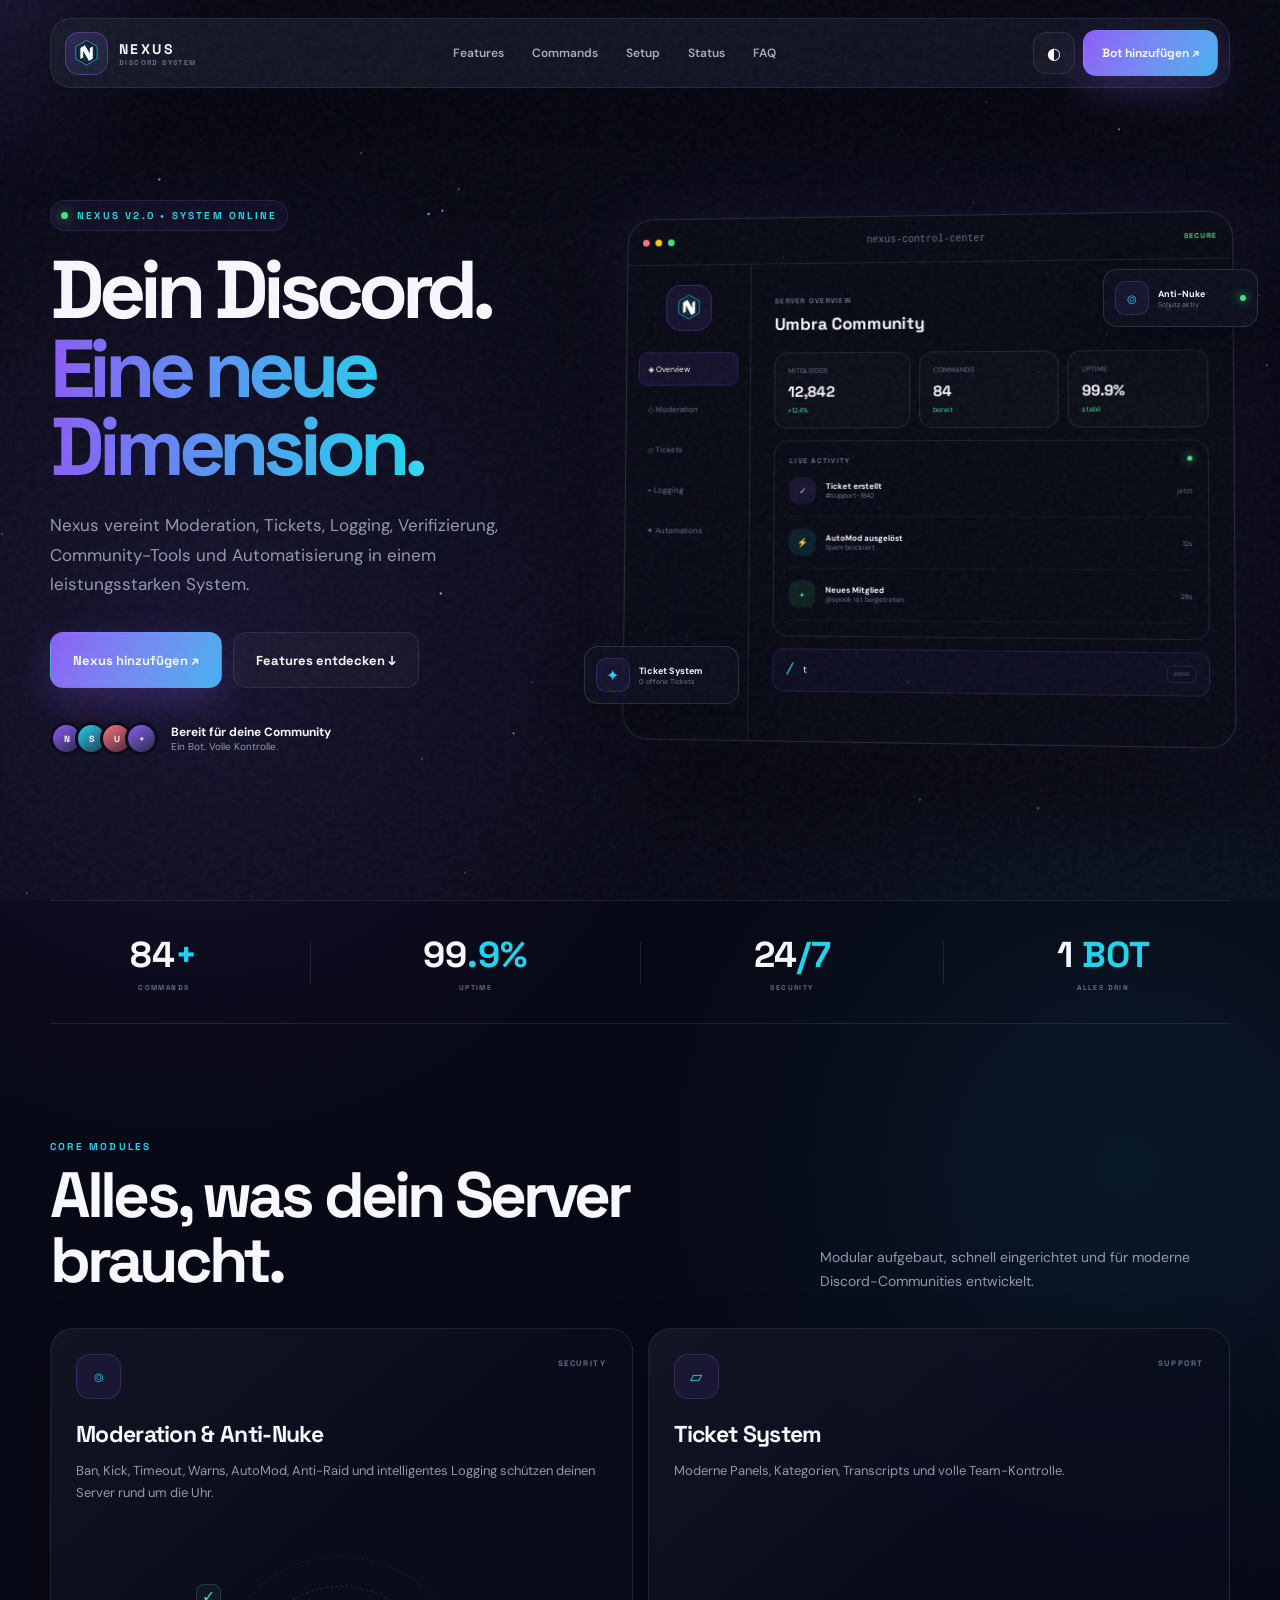
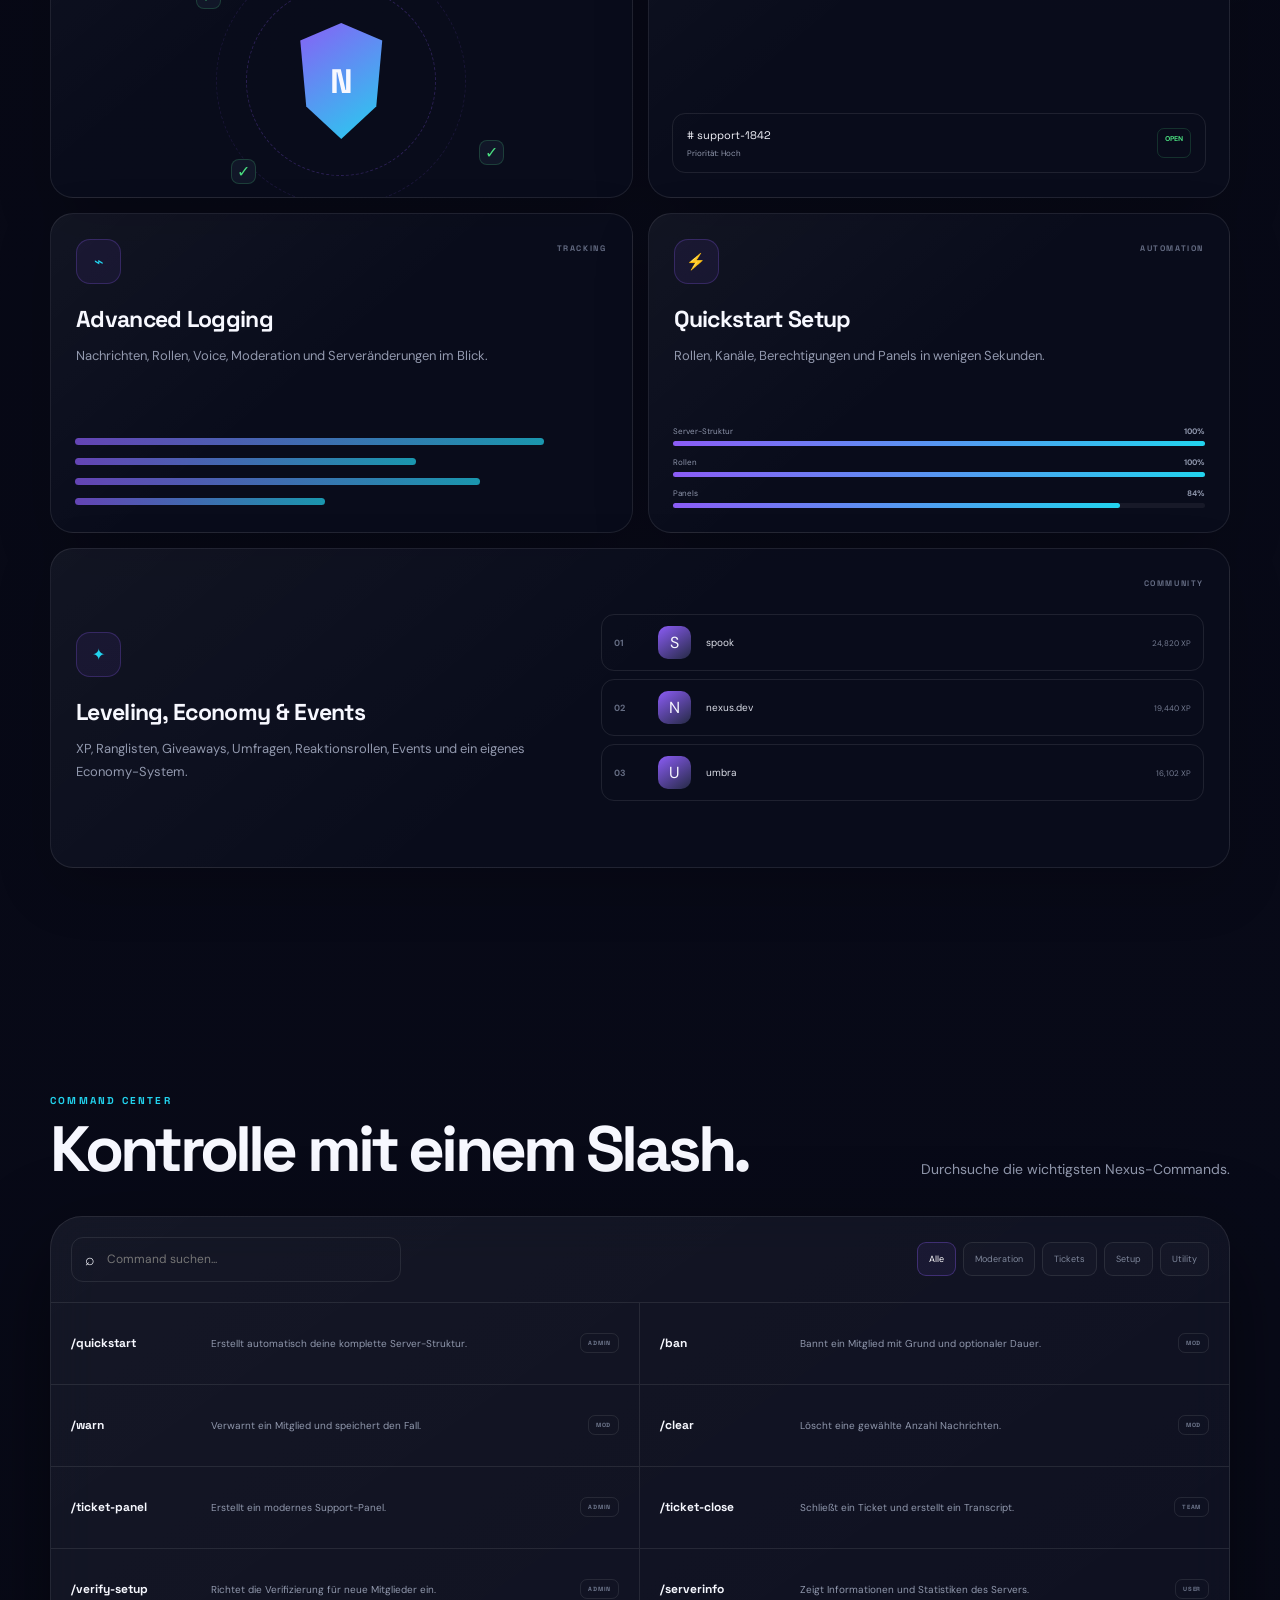
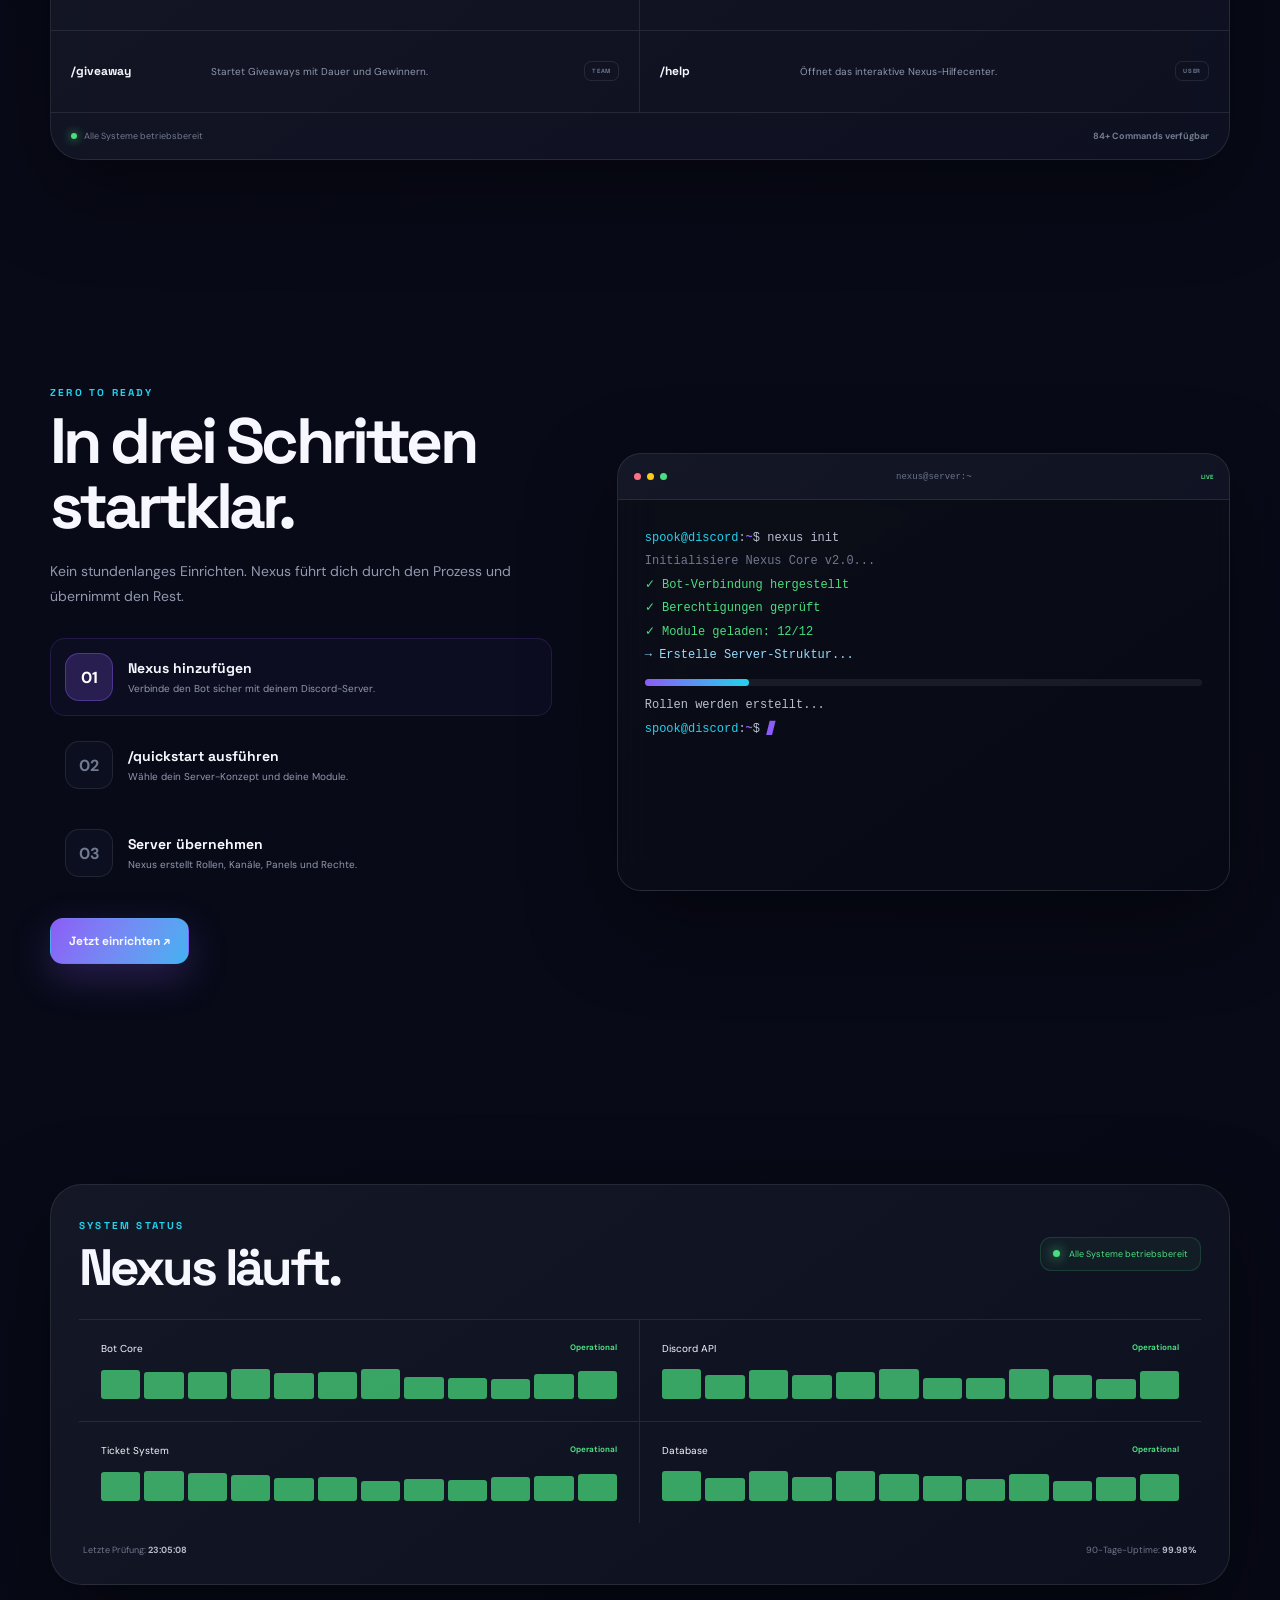
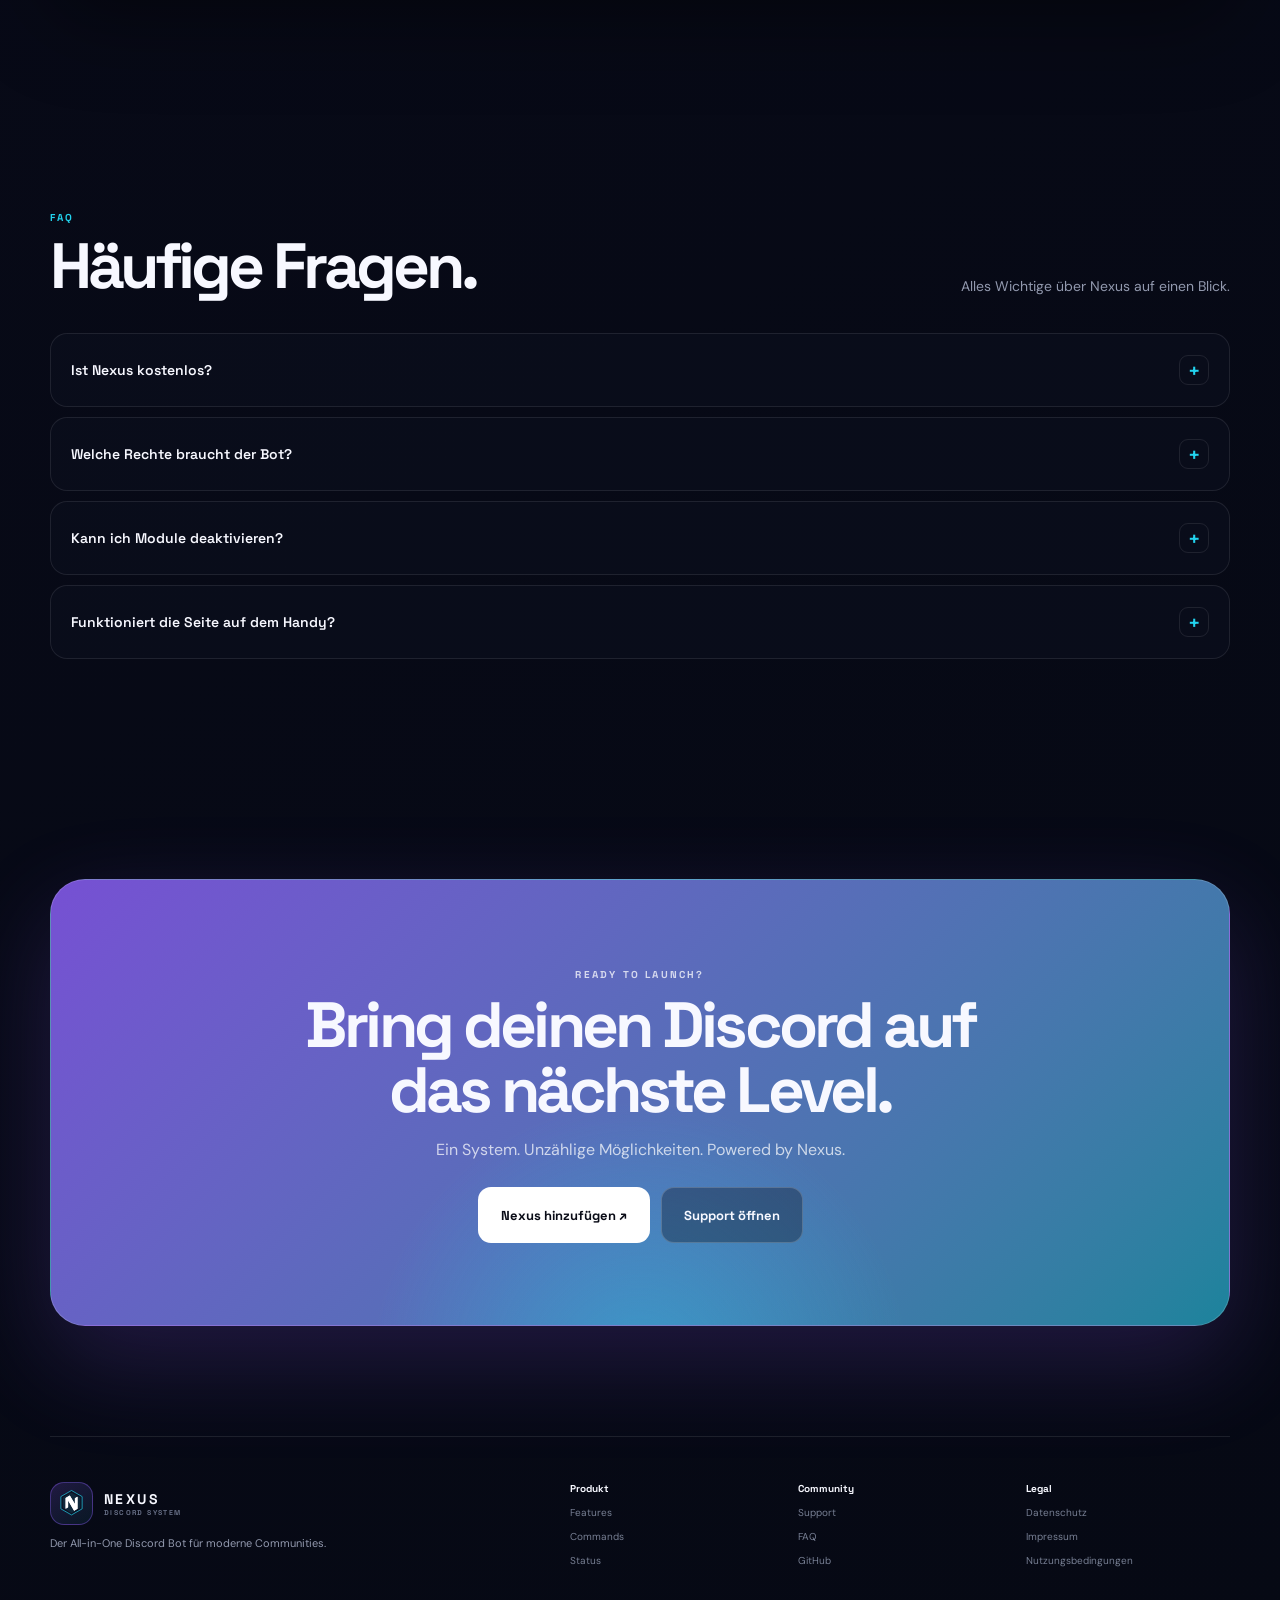
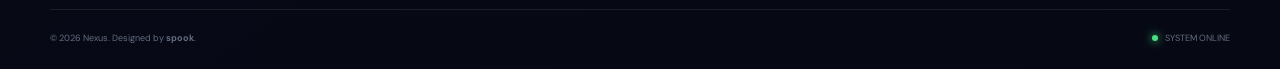
==== index.html @ 8d3b6d8c "Nexus Website hochgeladen" ====
<!DOCTYPE html>
<html lang="de">
<head>
  <meta charset="UTF-8">
  <meta name="viewport" content="width=device-width, initial-scale=1.0">
  <meta name="theme-color" content="#080914">
  <meta name="description" content="Nexus – moderner All-in-One Discord Bot für Moderation, Tickets, Logging und Community.">
  <title>Nexus — Discord Bot</title>
  <link rel="icon" href="assets/favicon.svg" type="image/svg+xml">
  <link rel="stylesheet" href="style.css">
</head>
<body data-theme="purple">
  <div class="loader" id="loader">
    <img src="assets/nexus-logo.svg" alt="">
    <strong>NEXUS INITIALISIERT</strong>
    <span><i></i></span>
  </div>

  <canvas id="stars" aria-hidden="true"></canvas>
  <div class="noise" aria-hidden="true"></div>
  <div class="grid" aria-hidden="true"></div>
  <div class="cursor-glow" id="cursorGlow" aria-hidden="true"></div>

  <header class="header glass" id="header">
    <a class="brand" href="#home">
      <span class="logo-box"><img src="assets/nexus-logo.svg" alt="Nexus Logo"></span>
      <span><b>NEXUS</b><small>DISCORD SYSTEM</small></span>
    </a>

    <nav>
      <a href="#features">Features</a>
      <a href="#commands">Commands</a>
      <a href="#setup">Setup</a>
      <a href="#status">Status</a>
      <a href="#faq">FAQ</a>
    </nav>

    <div class="header-actions">
      <button class="icon-btn" id="themeBtn" aria-label="Theme wechseln">◐</button>
      <a class="btn btn-primary invite-link" href="#" data-link="invite">Bot hinzufügen ↗</a>
      <button class="menu-btn" id="menuBtn" aria-label="Menü öffnen"><span></span><span></span><span></span></button>
    </div>
  </header>

  <div class="mobile-menu glass" id="mobileMenu">
    <a href="#features">Features</a>
    <a href="#commands">Commands</a>
    <a href="#setup">Setup</a>
    <a href="#status">Status</a>
    <a href="#faq">FAQ</a>
    <a class="btn btn-primary invite-link" href="#" data-link="invite">Bot hinzufügen</a>
  </div>

  <main>
    <section class="hero section" id="home">
      <div class="hero-copy reveal">
        <div class="eyebrow"><i></i>NEXUS V2.0 • SYSTEM ONLINE</div>
        <h1>Dein Discord.<span>Eine neue Dimension.</span></h1>
        <p>Nexus vereint Moderation, Tickets, Logging, Verifizierung, Community-Tools und Automatisierung in einem leistungsstarken System.</p>
        <div class="hero-actions">
          <a class="btn btn-primary btn-large invite-link" href="#" data-link="invite">Nexus hinzufügen ↗</a>
          <a class="btn btn-ghost btn-large" href="#features">Features entdecken ↓</a>
        </div>
        <div class="trust">
          <div class="avatars"><span>N</span><span>S</span><span>U</span><span>+</span></div>
          <div><b>Bereit für deine Community</b><small>Ein Bot. Volle Kontrolle.</small></div>
        </div>
      </div>

      <div class="hero-visual reveal">
        <div class="dashboard-frame">
          <div class="window-top">
            <div><i></i><i></i><i></i></div>
            <span>nexus-control-center</span>
            <b>SECURE</b>
          </div>

          <div class="dashboard">
            <aside>
              <img src="assets/nexus-logo.svg" alt="">
              <button class="active">◈ Overview</button>
              <button>◇ Moderation</button>
              <button>▱ Tickets</button>
              <button>⌁ Logging</button>
              <button>✦ Automations</button>
            </aside>

            <div class="dash-main">
              <div class="dash-head">
                <div><small>SERVER OVERVIEW</small><h3>Umbra Community</h3></div>
                <span><i></i> Online</span>
              </div>

              <div class="dash-stats">
                <article><small>MITGLIEDER</small><b>12,842</b><span>+12.4%</span></article>
                <article><small>COMMANDS</small><b>84</b><span>bereit</span></article>
                <article><small>UPTIME</small><b>99.9%</b><span>stabil</span></article>
              </div>

              <div class="activity">
                <div class="activity-head"><small>LIVE ACTIVITY</small><i></i></div>
                <div class="activity-row"><span class="purple">✓</span><p><b>Ticket erstellt</b><small>#support-1842</small></p><time>jetzt</time></div>
                <div class="activity-row"><span class="cyan">⚡</span><p><b>AutoMod ausgelöst</b><small>Spam blockiert</small></p><time>12s</time></div>
                <div class="activity-row"><span class="green">+</span><p><b>Neues Mitglied</b><small>@spook ist beigetreten</small></p><time>28s</time></div>
              </div>

              <div class="command-box"><b>/</b><span id="typingCommand">quickstart</span><small>ENTER</small></div>
            </div>
          </div>
        </div>

        <div class="float-card security-card"><span>⌾</span><p><b>Anti-Nuke</b><small>Schutz aktiv</small></p><i></i></div>
        <div class="float-card ticket-card"><span>✦</span><p><b>Ticket System</b><small>0 offene Tickets</small></p></div>
      </div>
    </section>

    <section class="stats">
      <article class="reveal"><b data-count="84">0</b><span>+</span><small>COMMANDS</small></article>
      <i></i>
      <article class="reveal"><b data-count="99">0</b><span>.9%</span><small>UPTIME</small></article>
      <i></i>
      <article class="reveal"><b data-count="24">0</b><span>/7</span><small>SECURITY</small></article>
      <i></i>
      <article class="reveal"><b data-count="1">0</b><span> BOT</span><small>ALLES DRIN</small></article>
    </section>

    <section class="section" id="features">
      <div class="section-head reveal">
        <div><small>CORE MODULES</small><h2>Alles, was dein Server braucht.</h2></div>
        <p>Modular aufgebaut, schnell eingerichtet und für moderne Discord-Communities entwickelt.</p>
      </div>

      <div class="feature-grid">
        <article class="feature-card large reveal tilt">
          <span class="feature-icon">⌾</span><small class="tag">SECURITY</small>
          <h3>Moderation & Anti-Nuke</h3>
          <p>Ban, Kick, Timeout, Warns, AutoMod, Anti-Raid und intelligentes Logging schützen deinen Server rund um die Uhr.</p>
          <div class="shield-wrap"><div class="ring r1"></div><div class="ring r2"></div><div class="shield">N</div><i>✓</i><i>✓</i><i>✓</i></div>
        </article>

        <article class="feature-card reveal tilt">
          <span class="feature-icon">▱</span><small class="tag">SUPPORT</small>
          <h3>Ticket System</h3>
          <p>Moderne Panels, Kategorien, Transcripts und volle Team-Kontrolle.</p>
          <div class="mini-panel"><span># support-1842</span><small>Priorität: Hoch</small><b>OPEN</b></div>
        </article>

        <article class="feature-card reveal tilt">
          <span class="feature-icon">⌁</span><small class="tag">TRACKING</small>
          <h3>Advanced Logging</h3>
          <p>Nachrichten, Rollen, Voice, Moderation und Serveränderungen im Blick.</p>
          <div class="bars"><i style="--w:88%"></i><i style="--w:64%"></i><i style="--w:76%"></i><i style="--w:47%"></i></div>
        </article>

        <article class="feature-card reveal tilt">
          <span class="feature-icon">⚡</span><small class="tag">AUTOMATION</small>
          <h3>Quickstart Setup</h3>
          <p>Rollen, Kanäle, Berechtigungen und Panels in wenigen Sekunden.</p>
          <div class="progress-list">
            <div><span>Server-Struktur</span><b>100%</b></div><i><em style="--p:100%"></em></i>
            <div><span>Rollen</span><b>100%</b></div><i><em style="--p:100%"></em></i>
            <div><span>Panels</span><b>84%</b></div><i><em style="--p:84%"></em></i>
          </div>
        </article>

        <article class="feature-card wide reveal tilt">
          <div><span class="feature-icon">✦</span><small class="tag">COMMUNITY</small>
            <h3>Leveling, Economy & Events</h3>
            <p>XP, Ranglisten, Giveaways, Umfragen, Reaktionsrollen, Events und ein eigenes Economy-System.</p>
          </div>
          <div class="leaderboard">
            <div><b>01</b><span>S</span><p>spook</p><small>24,820 XP</small></div>
            <div><b>02</b><span>N</span><p>nexus.dev</p><small>19,440 XP</small></div>
            <div><b>03</b><span>U</span><p>umbra</p><small>16,102 XP</small></div>
          </div>
        </article>
      </div>
    </section>

    <section class="section" id="commands">
      <div class="section-head reveal">
        <div><small>COMMAND CENTER</small><h2>Kontrolle mit einem Slash.</h2></div>
        <p>Durchsuche die wichtigsten Nexus-Commands.</p>
      </div>

      <div class="command-browser glass reveal">
        <div class="command-toolbar">
          <label><span>⌕</span><input id="commandSearch" type="search" placeholder="Command suchen..."></label>
          <div class="tabs">
            <button class="active" data-category="all">Alle</button>
            <button data-category="moderation">Moderation</button>
            <button data-category="tickets">Tickets</button>
            <button data-category="setup">Setup</button>
            <button data-category="utility">Utility</button>
          </div>
        </div>

        <div class="command-list" id="commandList">
          <article data-category="setup" data-search="quickstart setup rollen kanäle"><code>/quickstart</code><p>Erstellt automatisch deine komplette Server-Struktur.</p><span>ADMIN</span></article>
          <article data-category="moderation" data-search="ban user moderation"><code>/ban</code><p>Bannt ein Mitglied mit Grund und optionaler Dauer.</p><span>MOD</span></article>
          <article data-category="moderation" data-search="warn user moderation"><code>/warn</code><p>Verwarnt ein Mitglied und speichert den Fall.</p><span>MOD</span></article>
          <article data-category="moderation" data-search="clear purge messages"><code>/clear</code><p>Löscht eine gewählte Anzahl Nachrichten.</p><span>MOD</span></article>
          <article data-category="tickets" data-search="ticket panel support"><code>/ticket-panel</code><p>Erstellt ein modernes Support-Panel.</p><span>ADMIN</span></article>
          <article data-category="tickets" data-search="ticket close transcript"><code>/ticket-close</code><p>Schließt ein Ticket und erstellt ein Transcript.</p><span>TEAM</span></article>
          <article data-category="setup" data-search="verify verification"><code>/verify-setup</code><p>Richtet die Verifizierung für neue Mitglieder ein.</p><span>ADMIN</span></article>
          <article data-category="utility" data-search="server info stats"><code>/serverinfo</code><p>Zeigt Informationen und Statistiken des Servers.</p><span>USER</span></article>
          <article data-category="utility" data-search="giveaway event"><code>/giveaway</code><p>Startet Giveaways mit Dauer und Gewinnern.</p><span>TEAM</span></article>
          <article data-category="utility" data-search="help commands"><code>/help</code><p>Öffnet das interaktive Nexus-Hilfecenter.</p><span>USER</span></article>
        </div>
        <div class="empty" id="emptyState">Kein passender Command gefunden.</div>
        <div class="command-footer"><span><i></i> Alle Systeme betriebsbereit</span><b>84+ Commands verfügbar</b></div>
      </div>
    </section>

    <section class="section setup-section" id="setup">
      <div class="setup-copy reveal">
        <small>ZERO TO READY</small><h2>In drei Schritten startklar.</h2>
        <p>Kein stundenlanges Einrichten. Nexus führt dich durch den Prozess und übernimmt den Rest.</p>
        <div class="steps">
          <article class="active"><b>01</b><div><h3>Nexus hinzufügen</h3><p>Verbinde den Bot sicher mit deinem Discord-Server.</p></div></article>
          <article><b>02</b><div><h3>/quickstart ausführen</h3><p>Wähle dein Server-Konzept und deine Module.</p></div></article>
          <article><b>03</b><div><h3>Server übernehmen</h3><p>Nexus erstellt Rollen, Kanäle, Panels und Rechte.</p></div></article>
        </div>
        <a class="btn btn-primary invite-link" href="#" data-link="invite">Jetzt einrichten ↗</a>
      </div>

      <div class="terminal glass reveal">
        <div class="terminal-top"><div><i></i><i></i><i></i></div><span>nexus@server:~</span><b>LIVE</b></div>
        <div class="terminal-body">
          <p><span>spook@discord</span>:<b>~</b>$ nexus init</p>
          <p class="muted">Initialisiere Nexus Core v2.0...</p>
          <p class="success">✓ Bot-Verbindung hergestellt</p>
          <p class="success">✓ Berechtigungen geprüft</p>
          <p class="success">✓ Module geladen: 12/12</p>
          <p class="info">→ Erstelle Server-Struktur...</p>
          <div class="terminal-progress"><i id="terminalBar"></i></div>
          <p id="terminalStatus">Rollen werden erstellt...</p>
          <p><span>spook@discord</span>:<b>~</b>$ <em>▋</em></p>
        </div>
      </div>
    </section>

    <section class="section" id="status">
      <div class="status-panel glass reveal">
        <div class="status-head">
          <div><small>SYSTEM STATUS</small><h2>Nexus läuft.</h2></div>
          <span><i></i> Alle Systeme betriebsbereit</span>
        </div>

        <div class="status-grid">
          <article><div><span>Bot Core</span><b>Operational</b></div><p class="uptime-bars"></p></article>
          <article><div><span>Discord API</span><b>Operational</b></div><p class="uptime-bars"></p></article>
          <article><div><span>Ticket System</span><b>Operational</b></div><p class="uptime-bars"></p></article>
          <article><div><span>Database</span><b>Operational</b></div><p class="uptime-bars"></p></article>
        </div>
        <div class="status-foot"><span>Letzte Prüfung: <b id="lastCheck">gerade eben</b></span><span>90-Tage-Uptime: <b>99.98%</b></span></div>
      </div>
    </section>

    <section class="section" id="faq">
      <div class="section-head reveal">
        <div><small>FAQ</small><h2>Häufige Fragen.</h2></div>
        <p>Alles Wichtige über Nexus auf einen Blick.</p>
      </div>

      <div class="faq-list">
        <article class="faq reveal"><button><span>Ist Nexus kostenlos?</span><b>+</b></button><div><p>Hier kannst du später deine echten Informationen zu Preis, Premium und Verfügbarkeit eintragen.</p></div></article>
        <article class="faq reveal"><button><span>Welche Rechte braucht der Bot?</span><b>+</b></button><div><p>Nexus benötigt abhängig von den aktivierten Modulen passende Verwaltungsrechte.</p></div></article>
        <article class="faq reveal"><button><span>Kann ich Module deaktivieren?</span><b>+</b></button><div><p>Ja. Du kannst nur die Funktionen aktivieren, die dein Server wirklich benötigt.</p></div></article>
        <article class="faq reveal"><button><span>Funktioniert die Seite auf dem Handy?</span><b>+</b></button><div><p>Ja. Die Website ist für PC, Tablet und Smartphone optimiert.</p></div></article>
      </div>
    </section>

    <section class="section cta-section">
      <div class="cta reveal">
        <small>READY TO LAUNCH?</small>
        <h2>Bring deinen Discord auf das nächste Level.</h2>
        <p>Ein System. Unzählige Möglichkeiten. Powered by Nexus.</p>
        <div>
          <a class="btn btn-light btn-large invite-link" href="#" data-link="invite">Nexus hinzufügen ↗</a>
          <a class="btn btn-dark btn-large support-link" href="#" data-link="support">Support öffnen</a>
        </div>
      </div>
    </section>
  </main>

  <footer>
    <div class="footer-main">
      <div>
        <a class="brand" href="#home"><span class="logo-box"><img src="assets/nexus-logo.svg" alt=""></span><span><b>NEXUS</b><small>DISCORD SYSTEM</small></span></a>
        <p>Der All-in-One Discord Bot für moderne Communities.</p>
      </div>
      <div class="footer-links">
        <section><b>Produkt</b><a href="#features">Features</a><a href="#commands">Commands</a><a href="#status">Status</a></section>
        <section><b>Community</b><a class="support-link" href="#" data-link="support">Support</a><a href="#faq">FAQ</a><a href="#" data-link="github">GitHub</a></section>
        <section><b>Legal</b><a href="#">Datenschutz</a><a href="#">Impressum</a><a href="#">Nutzungsbedingungen</a></section>
      </div>
    </div>
    <div class="footer-bottom"><p>© <span id="year"></span> Nexus. Designed by <b>spook</b>.</p><span><i></i>SYSTEM ONLINE</span></div>
  </footer>

  <div class="toast" id="toast"><span>✓</span><p id="toastText">Erledigt</p></div>
  <script src="script.js"></script>
</body>
</html>
---- style.css ----
@import url("https://fonts.googleapis.com/css2?family=DM+Sans:wght@400;500;600;700&family=Space+Grotesk:wght@500;600;700&display=swap");

:root{--bg:#070814;--panel:rgba(14,17,34,.73);--stroke:rgba(255,255,255,.09);--stroke2:rgba(255,255,255,.17);--text:#f7f8ff;--muted:#9299ae;--accent:#8b5cf6;--accent2:#22d3ee;--rgb:139,92,246;--rgb2:34,211,238;--green:#4ade80;--shadow:0 30px 90px rgba(0,0,0,.46);--ease:cubic-bezier(.2,.8,.2,1)}
body[data-theme="cyan"]{--accent:#20d5ff;--accent2:#4978ff;--rgb:32,213,255;--rgb2:73,120,255}
body[data-theme="red"]{--accent:#ff315d;--accent2:#ff8c42;--rgb:255,49,93;--rgb2:255,140,66}
*{box-sizing:border-box}html{scroll-behavior:smooth}body{margin:0;color:var(--text);font-family:"DM Sans",sans-serif;background:radial-gradient(circle at 15% 10%,rgba(var(--rgb),.11),transparent 32rem),radial-gradient(circle at 88% 18%,rgba(var(--rgb2),.08),transparent 29rem),linear-gradient(145deg,#070814,#080a18 52%,#060914);overflow-x:hidden}a{color:inherit;text-decoration:none}button,input{font:inherit}button{color:inherit}.noise{position:fixed;inset:0;z-index:90;pointer-events:none;opacity:.05;background-image:url("data:image/svg+xml,%3Csvg viewBox='0 0 160 160' xmlns='http://www.w3.org/2000/svg'%3E%3Cfilter id='n'%3E%3CfeTurbulence type='fractalNoise' baseFrequency='.9' numOctaves='3'/%3E%3C/filter%3E%3Crect width='100%25' height='100%25' filter='url(%23n)'/%3E%3C/svg%3E")}.grid{position:fixed;inset:0;z-index:-4;pointer-events:none;opacity:.23;background-image:linear-gradient(rgba(255,255,255,.027) 1px,transparent 1px),linear-gradient(90deg,rgba(255,255,255,.027) 1px,transparent 1px);background-size:64px 64px;mask-image:linear-gradient(#000,transparent 90%)}#stars{position:fixed;inset:0;z-index:-5;width:100%;height:100%;pointer-events:none}.cursor-glow{position:fixed;top:0;left:0;z-index:-2;width:28rem;height:28rem;border-radius:50%;pointer-events:none;background:radial-gradient(circle,rgba(var(--rgb),.12),transparent 67%);transform:translate(-50%,-50%)}.glass{border:1px solid var(--stroke);background:linear-gradient(145deg,rgba(255,255,255,.035),rgba(255,255,255,.006)),var(--panel);box-shadow:var(--shadow);backdrop-filter:blur(22px)}.loader{position:fixed;inset:0;z-index:200;display:grid;place-content:center;justify-items:center;background:#060710;transition:.7s}.loader.hide{opacity:0;visibility:hidden}.loader img{width:86px;padding:14px;border:1px solid rgba(var(--rgb),.45);border-radius:26px;background:rgba(var(--rgb),.1);box-shadow:0 0 70px rgba(var(--rgb),.25);animation:float 1.7s ease-in-out infinite}.loader strong{margin:18px 0 12px;color:#747b90;font:700 9px "Space Grotesk";letter-spacing:.25em}.loader>span{width:190px;height:2px;overflow:hidden;background:rgba(255,255,255,.08)}.loader>span i{display:block;width:55%;height:100%;background:linear-gradient(90deg,var(--accent),var(--accent2));animation:load 1.1s ease-in-out infinite}.header{position:fixed;top:18px;left:50%;z-index:80;display:flex;align-items:center;justify-content:space-between;width:min(1180px,calc(100% - 34px));min-height:70px;padding:10px 11px 10px 14px;border-radius:21px;transform:translateX(-50%);transition:.3s}.header.scrolled{top:9px;min-height:63px;background:rgba(9,11,24,.9)}.brand{display:flex;align-items:center;gap:11px}.logo-box{display:grid;place-items:center;width:43px;height:43px;border:1px solid rgba(var(--rgb),.4);border-radius:14px;background:linear-gradient(145deg,rgba(var(--rgb),.2),rgba(var(--rgb2),.07))}.logo-box img{width:29px}.brand>span:last-child{display:grid}.brand b{font:700 14px "Space Grotesk";letter-spacing:.17em}.brand small{color:#687087;font:700 7px "Space Grotesk";letter-spacing:.2em}.header nav{display:flex;gap:28px}.header nav a{color:#a6adbf;font-size:12px;font-weight:600;transition:.2s}.header nav a:hover{color:#fff}.header-actions{display:flex;align-items:center;gap:8px}.icon-btn,.menu-btn{display:grid;place-items:center;width:42px;height:42px;border:1px solid var(--stroke);border-radius:13px;background:rgba(255,255,255,.03);cursor:pointer}.menu-btn{display:none;align-content:center;gap:4px}.menu-btn span{width:18px;height:1px;background:currentColor}.btn{display:inline-flex;align-items:center;justify-content:center;gap:10px;min-height:46px;padding:0 18px;border:1px solid transparent;border-radius:13px;font:700 12px "Space Grotesk";transition:.28s var(--ease)}.btn:hover{transform:translateY(-3px)}.btn-primary{background:linear-gradient(120deg,var(--accent),color-mix(in srgb,var(--accent2) 72%,var(--accent)));box-shadow:0 14px 38px rgba(var(--rgb),.25)}.btn-ghost{border-color:var(--stroke);background:rgba(255,255,255,.03)}.btn-large{min-height:56px;padding:0 22px;font-size:13px}.btn-light{color:#090b16;background:#fff}.btn-dark{border-color:rgba(255,255,255,.18);background:rgba(7,9,18,.32)}.mobile-menu{position:fixed;top:88px;right:17px;left:17px;z-index:75;display:grid;gap:7px;padding:14px;border-radius:20px;opacity:0;visibility:hidden;transform:translateY(-12px);transition:.25s}.mobile-menu.open{opacity:1;visibility:visible;transform:none}.mobile-menu>a:not(.btn){padding:13px 11px}.section{width:min(1180px,calc(100% - 34px));margin:auto;padding:110px 0;scroll-margin-top:80px}.hero{display:grid;grid-template-columns:.92fr 1.08fr;gap:48px;align-items:center;min-height:100vh;padding-top:145px;padding-bottom:90px}.eyebrow{display:inline-flex;align-items:center;gap:9px;margin-bottom:20px;padding:8px 10px;border:1px solid rgba(var(--rgb),.2);border-radius:999px;color:var(--accent2);font:700 10px "Space Grotesk";letter-spacing:.22em;background:rgba(var(--rgb),.055)}.eyebrow i{width:7px;height:7px;border-radius:50%;background:var(--green);box-shadow:0 0 13px var(--green);animation:pulse 1.8s infinite}.hero h1{margin:0 0 24px;font:700 clamp(3.2rem,6.4vw,6.2rem)/.96 "Space Grotesk";letter-spacing:-.075em}.hero h1 span{display:block;color:transparent;background:linear-gradient(92deg,var(--accent),var(--accent2) 68%,#fff);-webkit-background-clip:text;background-clip:text}.hero-copy>p{max-width:610px;margin:0 0 32px;color:var(--muted);font-size:17px;line-height:1.75}.hero-actions{display:flex;flex-wrap:wrap;gap:11px}.trust{display:flex;align-items:center;gap:13px;margin-top:34px}.avatars{display:flex}.avatars span{display:grid;place-items:center;width:33px;height:33px;margin-left:-8px;border:3px solid #080914;border-radius:50%;font:700 9px "Space Grotesk";background:linear-gradient(145deg,var(--accent),#252944)}.avatars span:first-child{margin-left:0}.avatars span:nth-child(2){background:linear-gradient(145deg,var(--accent2),#1f3554)}.avatars span:nth-child(3){background:linear-gradient(145deg,#fb7185,#472333)}.trust>div:last-child{display:grid}.trust b{font-size:12px}.trust small{color:var(--muted);font-size:10px}.hero-visual{position:relative}.dashboard-frame{overflow:hidden;border:1px solid rgba(255,255,255,.13);border-radius:26px;background:rgba(8,10,22,.86);box-shadow:0 35px 100px rgba(0,0,0,.55),0 0 75px rgba(var(--rgb),.12);transform:perspective(1200px) rotateY(-4deg) rotateX(2deg)}.window-top{display:flex;align-items:center;justify-content:space-between;height:47px;padding:0 15px;border-bottom:1px solid var(--stroke)}.window-top>div{display:flex;gap:6px}.window-top i{width:7px;height:7px;border-radius:50%;background:#fb7185}.window-top i:nth-child(2){background:#facc15}.window-top i:nth-child(3){background:var(--green)}.window-top span{color:#656d84;font:10px monospace}.window-top b{color:var(--green);font:700 7px "Space Grotesk";letter-spacing:.14em}.dashboard{display:grid;grid-template-columns:128px 1fr;min-height:480px}.dashboard aside{display:flex;flex-direction:column;gap:7px;padding:20px 12px;border-right:1px solid var(--stroke)}.dashboard aside img{width:47px;margin:0 auto 15px;padding:8px;border:1px solid rgba(var(--rgb),.3);border-radius:15px;background:rgba(var(--rgb),.1)}.dashboard aside button{min-height:34px;padding:0 9px;border:1px solid transparent;border-radius:9px;color:#697087;font-size:8px;text-align:left;background:transparent}.dashboard aside button.active{color:#fff;border-color:rgba(var(--rgb),.19);background:rgba(var(--rgb),.09)}.dash-main{padding:24px}.dash-head{display:flex;justify-content:space-between;align-items:center}.dash-head small,.activity-head small{color:#676f87;font:700 7px "Space Grotesk";letter-spacing:.18em}.dash-head h3{margin:5px 0 0;font:700 17px "Space Grotesk"}.dash-head>span{display:flex;align-items:center;gap:6px;padding:6px 8px;border:1px solid rgba(74,222,128,.16);border-radius:8px;color:var(--green);font-size:7px;background:rgba(74,222,128,.045)}.dash-head>span i,.activity-head i{width:5px;height:5px;border-radius:50%;background:var(--green);box-shadow:0 0 9px var(--green)}.dash-stats{display:grid;grid-template-columns:repeat(3,1fr);gap:9px;margin-top:18px}.dash-stats article{padding:13px;border:1px solid var(--stroke);border-radius:13px;background:rgba(255,255,255,.018)}.dash-stats small,.dash-stats b,.dash-stats span{display:block}.dash-stats small{color:#687087;font-size:7px}.dash-stats b{margin:7px 0 5px;font:700 15px "Space Grotesk"}.dash-stats span{color:var(--green);font-size:7px}.activity{margin-top:12px;padding:15px;border:1px solid var(--stroke);border-radius:15px}.activity-head{display:flex;justify-content:space-between}.activity-row{display:grid;grid-template-columns:28px 1fr auto;gap:9px;align-items:center;min-height:52px;border-bottom:1px solid rgba(255,255,255,.045)}.activity-row>span{display:grid;place-items:center;width:27px;height:27px;border-radius:9px;font-size:9px}.purple{color:#c9b5ff;background:rgba(var(--rgb),.12)}.cyan{color:#a9f4ff;background:rgba(var(--rgb2),.1)}.green{color:#b9ffce;background:rgba(74,222,128,.1)}.activity-row p{display:grid;margin:0}.activity-row b{font-size:8px}.activity-row small,.activity-row time{color:#687087;font-size:7px}.command-box{display:flex;align-items:center;gap:8px;min-height:43px;margin-top:12px;padding:0 12px;border:1px solid rgba(var(--rgb),.19);border-radius:12px;background:rgba(var(--rgb),.045)}.command-box>b{color:var(--accent2);font:16px monospace}.command-box span{flex:1;font:9px monospace}.command-box small{padding:4px 6px;border:1px solid var(--stroke);border-radius:5px;color:#626a80;font-size:5px}.float-card{position:absolute;display:flex;align-items:center;gap:9px;min-width:155px;padding:11px;border:1px solid rgba(255,255,255,.13);border-radius:14px;background:rgba(12,15,30,.89);box-shadow:0 18px 45px rgba(0,0,0,.35);animation:float 4.7s ease-in-out infinite}.security-card{top:56px;right:-28px}.ticket-card{bottom:38px;left:-35px;animation-delay:-2s}.float-card>span{display:grid;place-items:center;width:34px;height:34px;border:1px solid rgba(var(--rgb),.25);border-radius:10px;color:var(--accent2);background:rgba(var(--rgb),.08)}.float-card p{display:grid;margin:0}.float-card b{font-size:9px}.float-card small{color:#72798e;font-size:7px}.float-card>i{width:6px;height:6px;margin-left:auto;border-radius:50%;background:var(--green);box-shadow:0 0 10px var(--green)}.stats{display:flex;align-items:center;justify-content:space-around;width:min(1180px,calc(100% - 34px));min-height:124px;margin:auto;padding:24px;border-block:1px solid var(--stroke)}.stats article{text-align:center}.stats article b,.stats article>span{font:700 clamp(1.6rem,3vw,2.25rem) "Space Grotesk"}.stats article>span{color:var(--accent2)}.stats article small{display:block;margin-top:5px;color:#666e84;font:700 7px "Space Grotesk";letter-spacing:.2em}.stats>i{width:1px;height:43px;background:var(--stroke)}.section-head{display:flex;align-items:end;justify-content:space-between;gap:40px;margin-bottom:34px}.section-head small,.setup-copy>small,.status-head small,.cta>small{color:var(--accent2);font:700 10px "Space Grotesk";letter-spacing:.22em}.section-head h2,.setup-copy h2,.status-head h2,.cta h2{margin:8px 0 0;font:700 clamp(2.4rem,5vw,4.4rem)/1.02 "Space Grotesk";letter-spacing:-.06em}.section-head>p{max-width:410px;margin:0;color:var(--muted);font-size:14px;line-height:1.7}.feature-grid{display:grid;grid-template-columns:repeat(2,1fr);gap:15px}.feature-card{position:relative;min-height:320px;padding:25px;overflow:hidden;border:1px solid var(--stroke);border-radius:23px;background:linear-gradient(140deg,rgba(255,255,255,.035),transparent 48%),rgba(11,14,29,.76);box-shadow:0 20px 55px rgba(0,0,0,.18);transform-style:preserve-3d}.feature-card.large{min-height:470px}.feature-card.wide{grid-column:1/-1;display:grid;grid-template-columns:.9fr 1.1fr;gap:32px;align-items:center}.feature-icon{display:grid;place-items:center;width:45px;height:45px;margin-bottom:20px;border:1px solid rgba(var(--rgb),.25);border-radius:14px;color:var(--accent2);background:rgba(var(--rgb),.08)}.tag{position:absolute;top:29px;right:25px;color:#656d84!important;font:700 8px "Space Grotesk"!important;letter-spacing:.2em}.feature-card h3{margin:0 0 11px;font:700 23px "Space Grotesk";letter-spacing:-.03em}.feature-card>p,.feature-card>div>p{max-width:520px;margin:0;color:var(--muted);font-size:13px;line-height:1.7}.shield-wrap{position:absolute;right:0;bottom:-12px;left:0;display:grid;place-items:center;height:255px}.shield{z-index:3;display:grid;place-items:center;width:100px;height:116px;clip-path:polygon(50% 0,91% 15%,85% 72%,50% 100%,15% 72%,9% 15%);font:700 34px "Space Grotesk";background:linear-gradient(145deg,var(--accent),var(--accent2))}.ring{position:absolute;border:1px dashed rgba(var(--rgb),.26);border-radius:50%;animation:spin 18s linear infinite}.r1{width:190px;height:190px}.r2{width:250px;height:250px;opacity:.5;animation-direction:reverse}.shield-wrap>i{position:absolute;z-index:4;display:grid;place-items:center;width:25px;height:25px;border:1px solid rgba(74,222,128,.2);border-radius:8px;color:var(--green);font-style:normal;background:#111728}.shield-wrap>i:nth-of-type(1){top:30px;left:25%}.shield-wrap>i:nth-of-type(2){right:22%;bottom:44px}.shield-wrap>i:nth-of-type(3){bottom:25px;left:31%}.mini-panel{position:absolute;right:23px;bottom:24px;left:23px;display:grid;grid-template-columns:1fr auto;gap:6px;padding:14px;border:1px solid var(--stroke);border-radius:13px}.mini-panel span{font:11px "Space Grotesk"}.mini-panel small{color:var(--muted);font-size:8px}.mini-panel b{grid-row:1/3;grid-column:2;padding:5px 7px;border:1px solid rgba(74,222,128,.18);border-radius:7px;color:var(--green);font-size:7px}.bars{position:absolute;right:24px;bottom:27px;left:24px;display:grid;gap:13px}.bars i{height:7px;border-radius:999px;background:linear-gradient(90deg,var(--accent),var(--accent2));width:var(--w);opacity:.7}.progress-list{position:absolute;right:24px;bottom:24px;left:24px}.progress-list>div{display:flex;justify-content:space-between;margin:11px 0 5px;color:#8d95aa;font-size:8px}.progress-list>i{display:block;height:5px;border-radius:999px;background:rgba(255,255,255,.055)}.progress-list em{display:block;width:var(--p);height:100%;border-radius:999px;background:linear-gradient(90deg,var(--accent),var(--accent2))}.leaderboard{display:grid;gap:8px}.leaderboard>div{display:grid;grid-template-columns:34px 38px 1fr auto;gap:10px;align-items:center;min-height:57px;padding:8px 12px;border:1px solid var(--stroke);border-radius:13px}.leaderboard>div>b{color:#656d83;font-size:9px}.leaderboard>div>span{display:grid;place-items:center;width:33px;height:33px;border-radius:10px;background:linear-gradient(145deg,var(--accent),#252a45)}.leaderboard p{margin:0;color:#d9dce6;font-size:10px}.leaderboard small{color:#747c91;font-size:8px}.command-browser{overflow:hidden;border-radius:32px}.command-toolbar{display:flex;align-items:center;justify-content:space-between;gap:18px;padding:20px;border-bottom:1px solid var(--stroke)}.command-toolbar label{display:flex;align-items:center;gap:10px;width:min(330px,100%);min-height:45px;padding:0 13px;border:1px solid var(--stroke);border-radius:12px}.command-toolbar input{width:100%;border:0;outline:0;color:#fff;background:transparent;font-size:12px}.tabs{display:flex;flex-wrap:wrap;gap:7px}.tabs button{min-height:34px;padding:0 11px;border:1px solid var(--stroke);border-radius:9px;color:#7f879b;font-size:9px;background:rgba(255,255,255,.02);cursor:pointer}.tabs button.active{color:#fff;border-color:rgba(var(--rgb),.33);background:rgba(var(--rgb),.08)}.command-list{display:grid;grid-template-columns:repeat(2,1fr)}.command-list article{display:grid;grid-template-columns:125px 1fr auto;gap:15px;align-items:center;min-height:82px;padding:17px 20px;border-right:1px solid var(--stroke);border-bottom:1px solid var(--stroke)}.command-list article:nth-child(2n){border-right:0}.command-list article.hidden{display:none}.command-list code{font:700 12px "Space Grotesk"}.command-list p{margin:0;color:var(--muted);font-size:10px}.command-list article>span{padding:5px 7px;border:1px solid var(--stroke);border-radius:7px;color:#6f778d;font:700 6px "Space Grotesk";letter-spacing:.12em}.empty{display:none;padding:45px;text-align:center;color:var(--muted)}.empty.show{display:block}.command-footer{display:flex;justify-content:space-between;padding:17px 20px;color:#737b90;font-size:9px}.command-footer span{display:flex;align-items:center;gap:7px}.command-footer i{width:6px;height:6px;border-radius:50%;background:var(--green);box-shadow:0 0 10px var(--green)}.setup-section{display:grid;grid-template-columns:.9fr 1.1fr;gap:65px;align-items:center}.setup-copy>p{max-width:500px;margin:20px 0 30px;color:var(--muted);font-size:14px;line-height:1.75}.steps{display:grid;gap:10px;margin-bottom:26px}.steps article{display:grid;grid-template-columns:48px 1fr;gap:15px;align-items:center;padding:14px;border:1px solid transparent;border-radius:15px}.steps article.active{border-color:rgba(var(--rgb),.18);background:rgba(var(--rgb),.045)}.steps article>b{display:grid;place-items:center;width:48px;height:48px;border:1px solid var(--stroke);border-radius:14px;color:#727a90;background:#0c0f1f}.steps article.active>b{color:#fff;border-color:rgba(var(--rgb),.4);background:rgba(var(--rgb),.22)}.steps h3{margin:0 0 5px;font:700 14px "Space Grotesk"}.steps p{margin:0;color:var(--muted);font-size:10px}.terminal{overflow:hidden;border-radius:24px;transform:perspective(1100px) rotateY(-3deg)}.terminal-top{display:flex;align-items:center;justify-content:space-between;min-height:46px;padding:0 16px;border-bottom:1px solid var(--stroke)}.terminal-top>div{display:flex;gap:6px}.terminal-top i{width:7px;height:7px;border-radius:50%;background:#fb7185}.terminal-top i:nth-child(2){background:#facc15}.terminal-top i:nth-child(3){background:var(--green)}.terminal-top span{color:#6c748a;font:9px monospace}.terminal-top b{color:var(--green);font:700 6px "Space Grotesk"}.terminal-body{min-height:390px;padding:27px;color:#b9c0d0;font:12px/1.95 "Courier New";background:rgba(4,6,13,.54)}.terminal-body p{margin:0}.terminal-body p span{color:var(--accent2)}.terminal-body p>b{color:var(--accent)}.terminal-body .muted{color:#71798f}.terminal-body .success{color:var(--green)}.terminal-body .info{color:#94dcff}.terminal-body em{color:var(--accent);animation:blink .8s steps(1) infinite}.terminal-progress{height:7px;margin:12px 0 8px;border-radius:999px;background:rgba(255,255,255,.065)}.terminal-progress i{display:block;width:0;height:100%;border-radius:999px;background:linear-gradient(90deg,var(--accent),var(--accent2));transition:.3s}.status-panel{padding:28px;border-radius:32px}.status-head{display:flex;align-items:center;justify-content:space-between;padding-bottom:24px;border-bottom:1px solid var(--stroke)}.status-head h2{font-size:clamp(2rem,4vw,3.2rem)}.status-head>span{display:flex;align-items:center;gap:9px;padding:10px 12px;border:1px solid rgba(74,222,128,.17);border-radius:11px;color:var(--green);font-size:9px;background:rgba(74,222,128,.05)}.status-head>span i{width:7px;height:7px;border-radius:50%;background:var(--green);box-shadow:0 0 12px var(--green)}.status-grid{display:grid;grid-template-columns:repeat(2,1fr)}.status-grid article{padding:22px;border-right:1px solid var(--stroke);border-bottom:1px solid var(--stroke)}.status-grid article:nth-child(2n){border-right:0}.status-grid article:nth-last-child(-n+2){border-bottom:0}.status-grid article>div{display:flex;justify-content:space-between;font-size:10px}.status-grid article>div b{color:var(--green);font-size:8px}.uptime-bars{display:flex;align-items:end;gap:4px;height:31px;margin:13px 0 0}.uptime-bars i{flex:1;border-radius:3px;background:rgba(74,222,128,.72)}.status-foot{display:flex;justify-content:space-between;padding:21px 4px 0;color:#70788d;font-size:9px}.status-foot b{color:#b9bfce}.faq-list{display:grid;gap:10px}.faq{overflow:hidden;border:1px solid var(--stroke);border-radius:17px;background:rgba(12,15,30,.6)}.faq button{display:flex;align-items:center;justify-content:space-between;width:100%;min-height:72px;padding:0 20px;border:0;background:transparent;cursor:pointer}.faq button span{font:600 14px "Space Grotesk"}.faq button b{display:grid;place-items:center;width:30px;height:30px;border:1px solid var(--stroke);border-radius:9px;color:var(--accent2);font-size:18px;transition:.25s}.faq.open button b{transform:rotate(45deg)}.faq>div{max-height:0;overflow:hidden;transition:.35s}.faq>div p{margin:0;padding:0 20px 20px;color:var(--muted);font-size:12px;line-height:1.7}.cta{padding:82px 30px;border:1px solid rgba(255,255,255,.16);border-radius:35px;text-align:center;background:radial-gradient(circle at 50% 110%,rgba(var(--rgb2),.38),transparent 35%),linear-gradient(135deg,color-mix(in srgb,var(--accent) 82%,#161a35),color-mix(in srgb,var(--accent2) 58%,#12152b));box-shadow:0 35px 100px rgba(var(--rgb),.2)}.cta small{color:rgba(255,255,255,.75)}.cta h2{max-width:780px;margin:10px auto 16px}.cta p{margin:0 0 27px;color:rgba(255,255,255,.72)}.cta>div{display:flex;justify-content:center;gap:11px;flex-wrap:wrap}footer{width:min(1180px,calc(100% - 34px));margin:auto;padding:45px 0 25px;border-top:1px solid var(--stroke)}.footer-main{display:grid;grid-template-columns:1fr 1.45fr;gap:65px;padding-bottom:42px}.footer-main>div:first-child>p{max-width:300px;color:var(--muted);font-size:11px}.footer-links{display:grid;grid-template-columns:repeat(3,1fr);gap:24px}.footer-links section{display:grid;align-content:start;gap:11px}.footer-links b{font:700 10px "Space Grotesk"}.footer-links a{color:#777f93;font-size:10px}.footer-bottom{display:flex;justify-content:space-between;padding-top:22px;border-top:1px solid var(--stroke);color:#646c81;font-size:9px}.footer-bottom p{margin:0}.footer-bottom>span{display:flex;align-items:center;gap:7px}.footer-bottom i{width:6px;height:6px;border-radius:50%;background:var(--green);box-shadow:0 0 9px var(--green)}.toast{position:fixed;right:20px;bottom:20px;z-index:120;display:flex;align-items:center;gap:10px;padding:13px 16px;border:1px solid var(--stroke2);border-radius:14px;background:rgba(12,15,29,.92);opacity:0;transform:translateY(18px);transition:.28s}.toast.show{opacity:1;transform:none}.toast>span{display:grid;place-items:center;width:23px;height:23px;border-radius:7px;color:#08100b;background:var(--green)}.toast p{margin:0;font-size:11px}.reveal{opacity:0;transform:translateY(24px);transition:.72s var(--ease)}.reveal.visible{opacity:1;transform:none}@keyframes float{50%{transform:translateY(-8px) rotate(1deg)}}@keyframes load{from{transform:translateX(-115%)}to{transform:translateX(215%)}}@keyframes pulse{50%{opacity:.45;transform:scale(.7)}}@keyframes spin{to{transform:rotate(360deg)}}@keyframes blink{50%{opacity:0}}
@media(max-width:1080px){.header nav{display:none}.menu-btn{display:grid}.hero{grid-template-columns:1fr;max-width:850px}.hero-copy{text-align:center}.hero-copy>p{margin-inline:auto}.hero-actions,.trust{justify-content:center}.hero-visual{max-width:720px;margin:25px auto 0}.setup-section{grid-template-columns:1fr}}
@media(max-width:760px){.section{padding:82px 0}.header{top:9px;width:calc(100% - 18px)}.header-actions>.btn{display:none}.hero{width:min(100% - 22px,760px);padding-top:125px}.hero h1{font-size:clamp(3rem,14vw,5rem)}.dashboard-frame{transform:none}.float-card{display:none}.stats{display:grid;grid-template-columns:repeat(2,1fr);gap:26px}.stats>i{display:none}.section-head{display:block}.section-head>p{margin-top:17px}.feature-grid{grid-template-columns:1fr}.feature-card.wide{grid-column:auto;grid-template-columns:1fr}.command-toolbar{display:grid}.command-list{grid-template-columns:1fr}.command-list article{border-right:0}.status-grid{grid-template-columns:1fr}.status-grid article{border-right:0!important;border-bottom:1px solid var(--stroke)!important}.footer-main{grid-template-columns:1fr}}
@media(max-width:520px){.brand>span:last-child{display:none}.hero-actions{display:grid}.dashboard{grid-template-columns:1fr}.dashboard aside{display:none}.dash-main{padding:15px}.feature-card{padding:21px}.command-list article{grid-template-columns:1fr auto}.command-list article p{grid-column:1/-1}.command-footer,.status-foot,.footer-bottom{flex-direction:column;gap:12px}.terminal{transform:none}.status-head{display:block}.status-head>span{width:max-content;margin-top:17px}.cta{padding:62px 17px}.cta>div{display:grid}.footer-links{grid-template-columns:1fr 1fr}.toast{right:10px;bottom:10px;left:10px}}
@media(hover:none){.cursor-glow{display:none}.btn:hover{transform:none}}
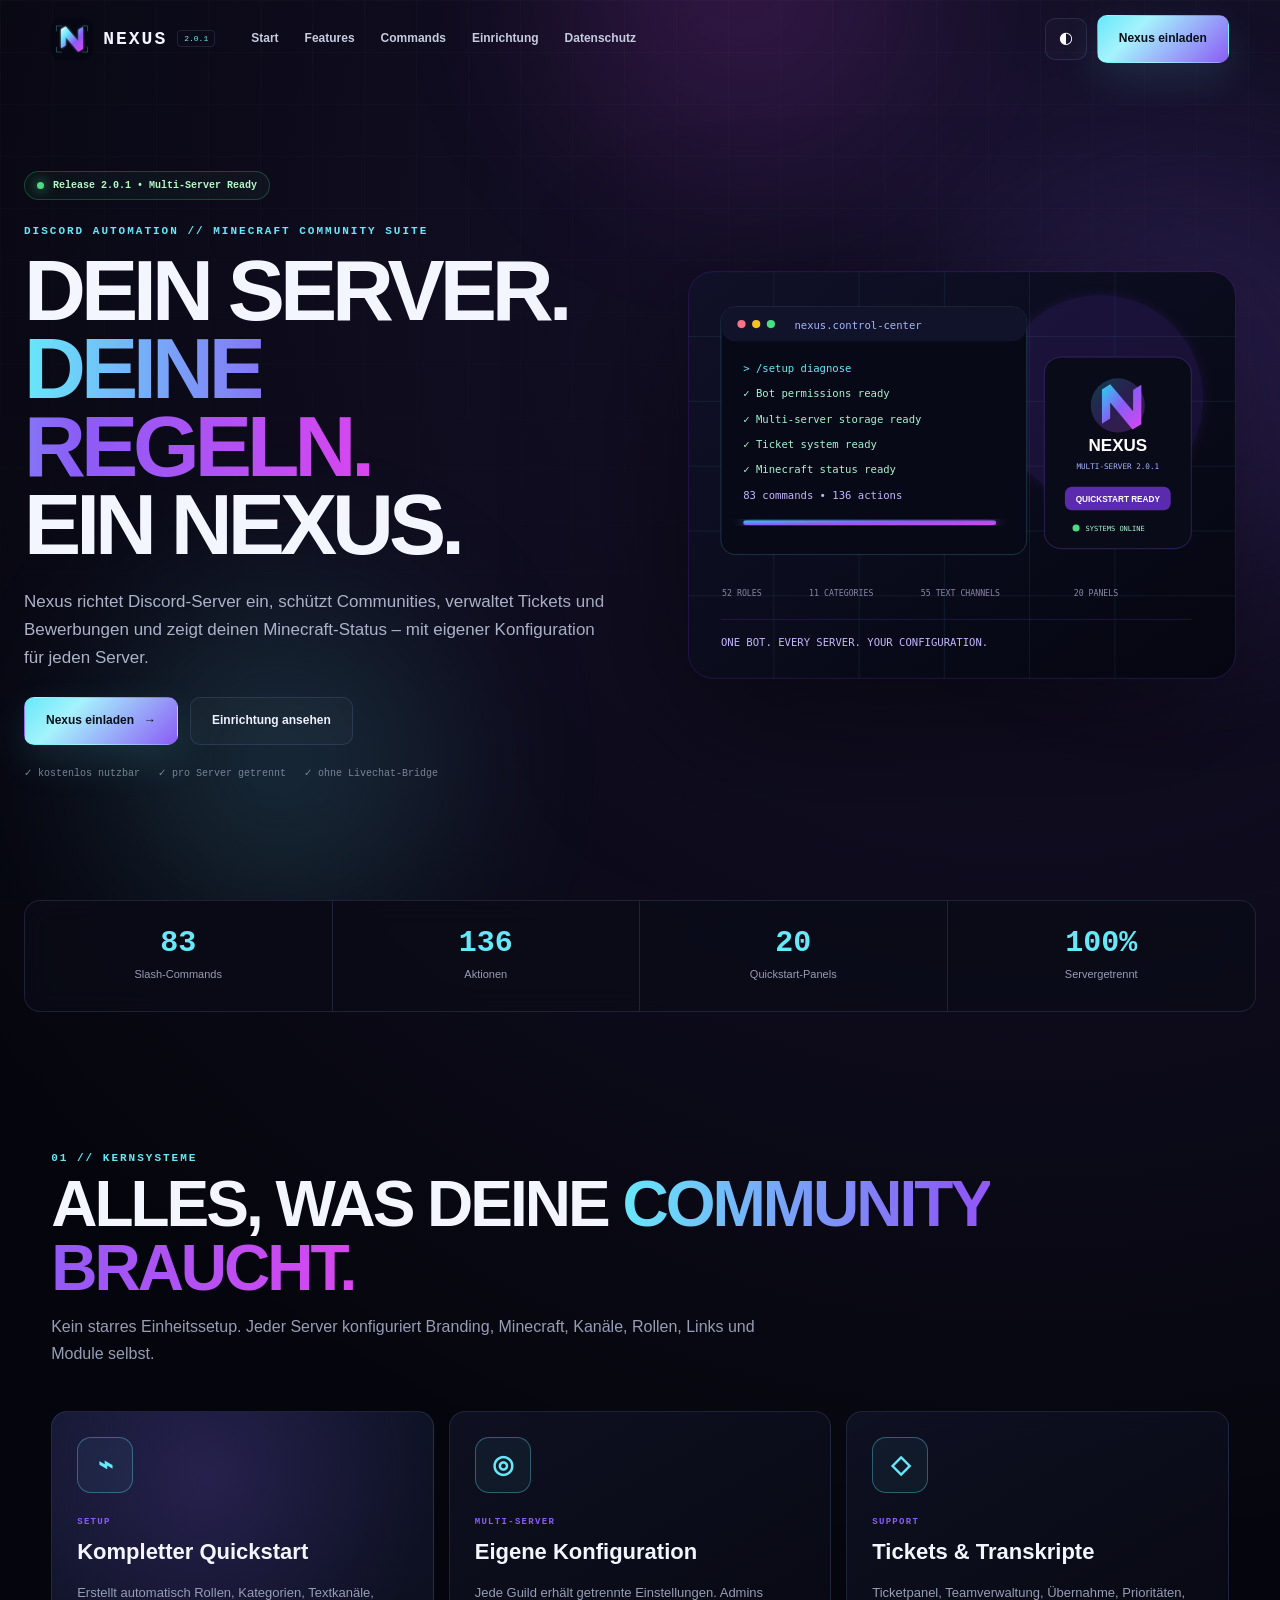
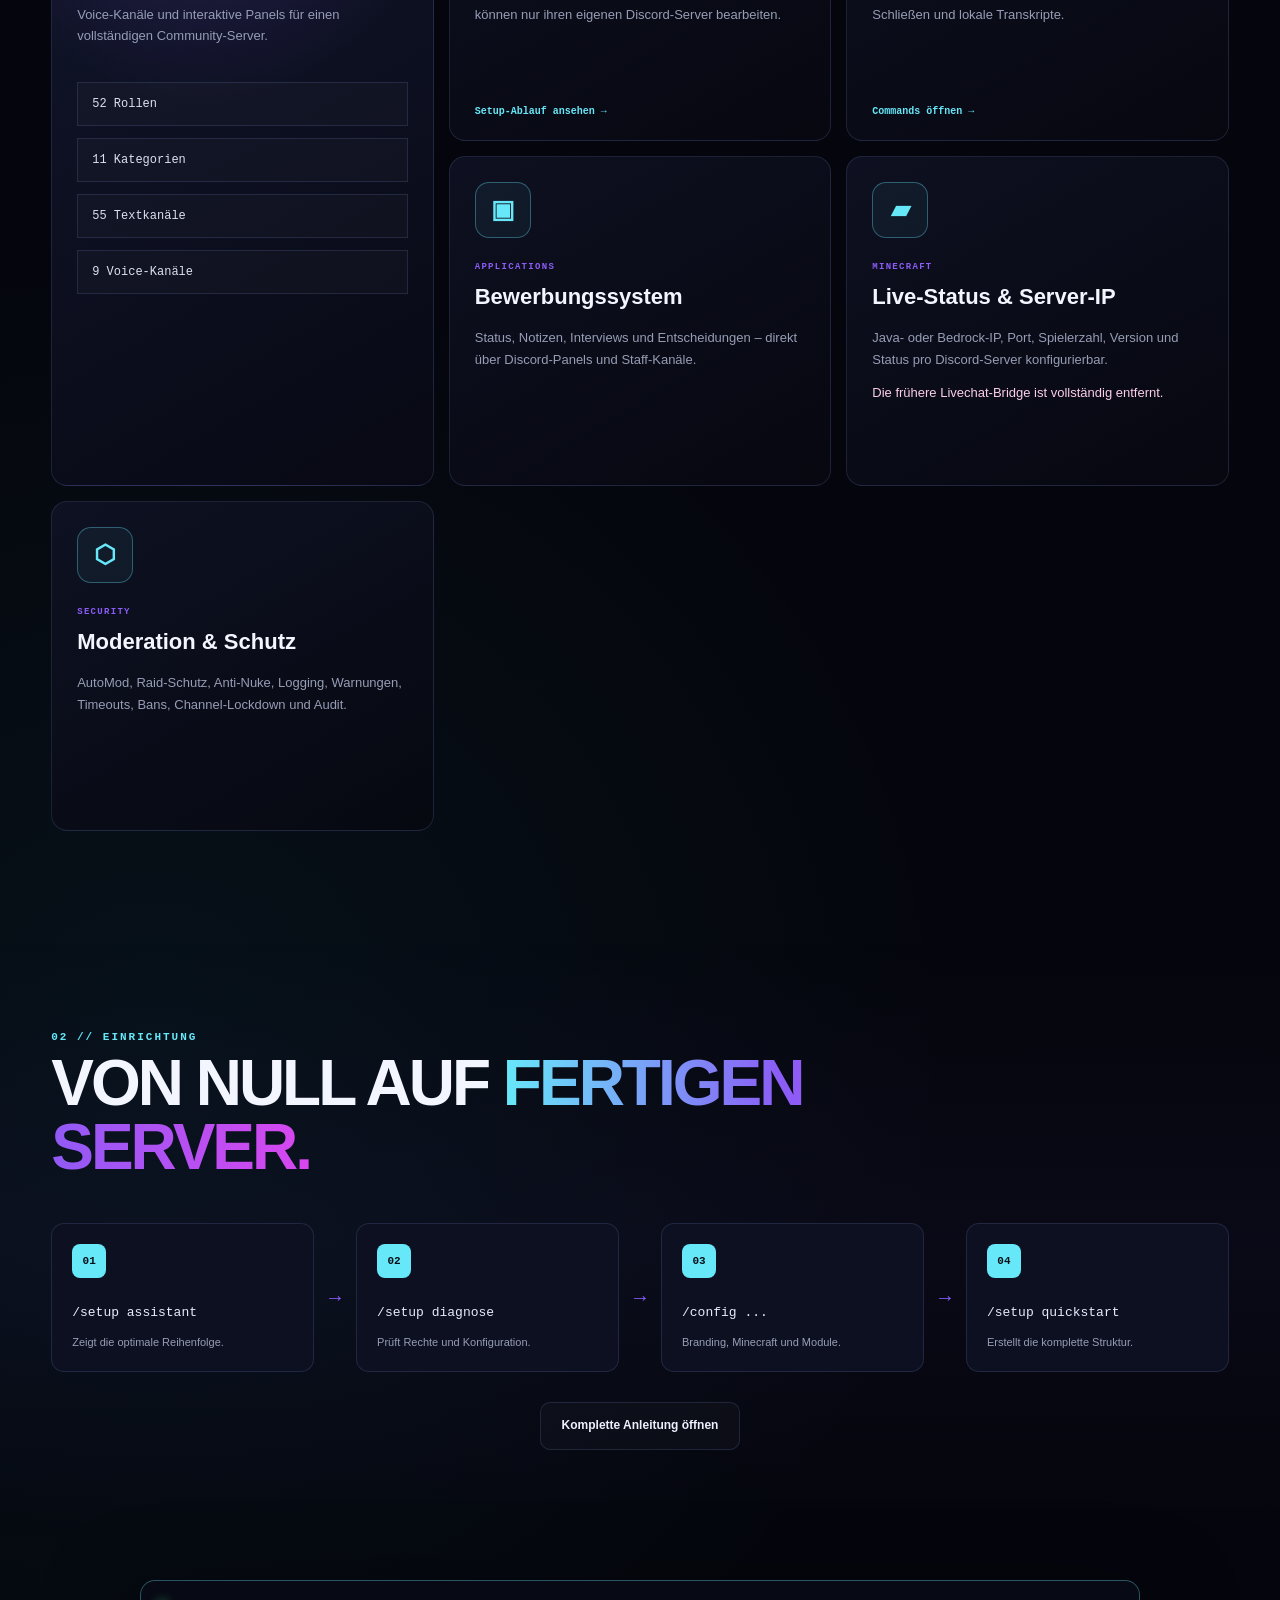
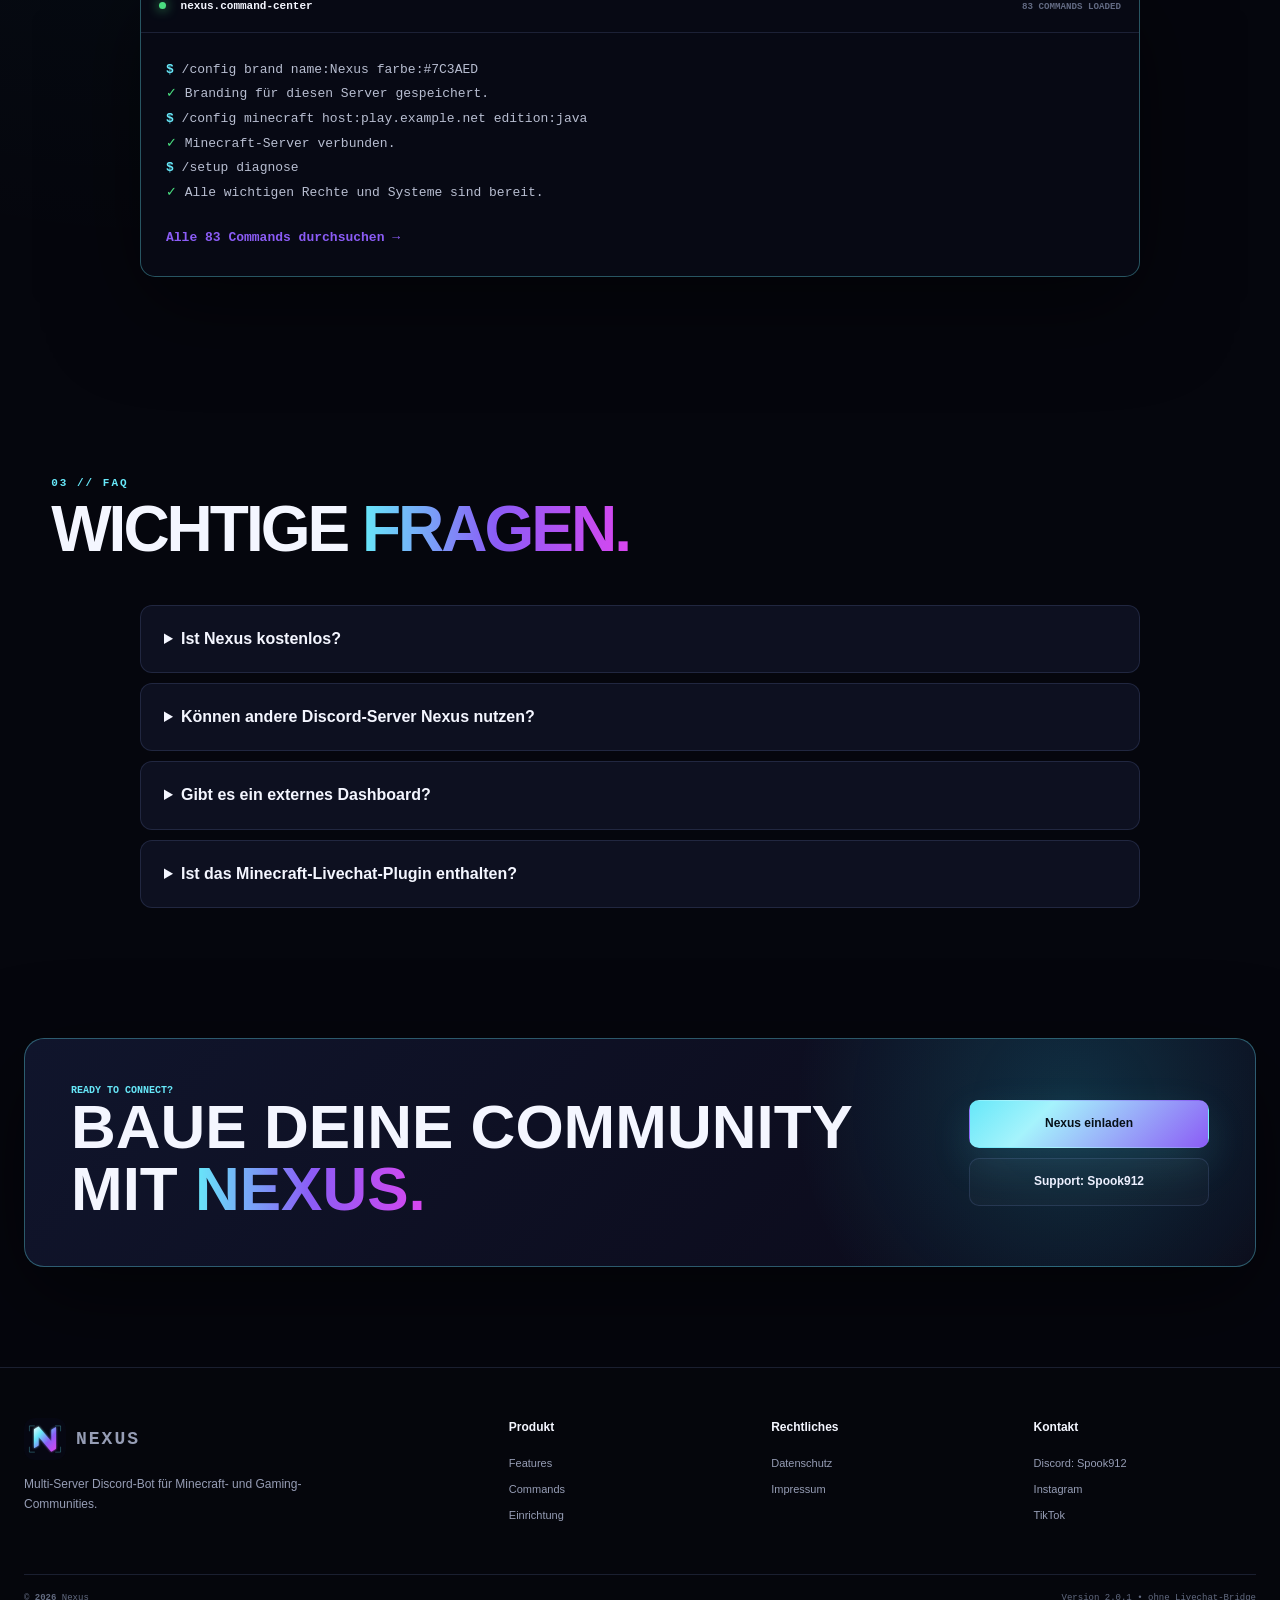
==== commit 6be67f76: "Neue Website-Dateien, Command-Seite, Setup-Anleitung und Design hinzugefügt." ====
--- a/index.html
+++ b/index.html
@@ -1,305 +1,64 @@
-<!DOCTYPE html>
-<html lang="de">
-<head>
-  <meta charset="UTF-8">
-  <meta name="viewport" content="width=device-width, initial-scale=1.0">
-  <meta name="theme-color" content="#080914">
-  <meta name="description" content="Nexus – moderner All-in-One Discord Bot für Moderation, Tickets, Logging und Community.">
-  <title>Nexus — Discord Bot</title>
-  <link rel="icon" href="assets/favicon.svg" type="image/svg+xml">
-  <link rel="stylesheet" href="style.css">
-</head>
-<body data-theme="purple">
-  <div class="loader" id="loader">
-    <img src="assets/nexus-logo.svg" alt="">
-    <strong>NEXUS INITIALISIERT</strong>
-    <span><i></i></span>
+<!DOCTYPE html><html lang="de"><head><meta charset="UTF-8"><meta name="viewport" content="width=device-width,initial-scale=1.0"><meta name="theme-color" content="#070813"><link rel="icon" href="assets/logo.svg" type="image/svg+xml"><link rel="stylesheet" href="style.css"><meta name="description" content="Nexus 2.0.1 – Multi-Server Discord-Bot für Minecraft- und Gaming-Communities."><title>Nexus 2.0.1 — Discord Bot für jede Community</title></head><body>
+<div class="page-progress" id="pageProgress"></div><div class="ambient" aria-hidden="true"><i></i><i></i><i></i></div>
+<header class="site-header" id="siteHeader">
+  <a class="brand" href="index.html"><img src="assets/logo.svg" alt="Nexus Logo"><span>NEXUS</span><small>2.0.1</small></a>
+  <nav class="main-nav" id="mainNav">
+<a href="index.html">Start</a>
+<a href="index.html#features">Features</a>
+<a href="commands.html">Commands</a>
+<a href="setup.html">Einrichtung</a>
+<a href="privacy.html">Datenschutz</a></nav>
+  <div class="header-actions">
+    <button class="icon-button" id="themeToggle" type="button" aria-label="Farbstil wechseln">◐</button>
+    <button class="button button-primary invite-button" type="button">Nexus einladen</button>
+    <button class="menu-toggle" id="menuToggle" type="button" aria-label="Menü öffnen"><i></i><i></i><i></i></button>
   </div>
-
-  <canvas id="stars" aria-hidden="true"></canvas>
-  <div class="noise" aria-hidden="true"></div>
-  <div class="grid" aria-hidden="true"></div>
-  <div class="cursor-glow" id="cursorGlow" aria-hidden="true"></div>
-
-  <header class="header glass" id="header">
-    <a class="brand" href="#home">
-      <span class="logo-box"><img src="assets/nexus-logo.svg" alt="Nexus Logo"></span>
-      <span><b>NEXUS</b><small>DISCORD SYSTEM</small></span>
-    </a>
-
-    <nav>
-      <a href="#features">Features</a>
-      <a href="#commands">Commands</a>
-      <a href="#setup">Setup</a>
-      <a href="#status">Status</a>
-      <a href="#faq">FAQ</a>
-    </nav>
-
-    <div class="header-actions">
-      <button class="icon-btn" id="themeBtn" aria-label="Theme wechseln">◐</button>
-      <a class="btn btn-primary invite-link" href="#" data-link="invite">Bot hinzufügen ↗</a>
-      <button class="menu-btn" id="menuBtn" aria-label="Menü öffnen"><span></span><span></span><span></span></button>
-    </div>
-  </header>
-
-  <div class="mobile-menu glass" id="mobileMenu">
-    <a href="#features">Features</a>
-    <a href="#commands">Commands</a>
-    <a href="#setup">Setup</a>
-    <a href="#status">Status</a>
-    <a href="#faq">FAQ</a>
-    <a class="btn btn-primary invite-link" href="#" data-link="invite">Bot hinzufügen</a>
+</header>
+<main>
+<section class="hero">
+  <div class="hero-copy reveal">
+    <div class="release-pill"><span></span> Release 2.0.1 • Multi-Server Ready</div>
+    <p class="eyebrow">DISCORD AUTOMATION // MINECRAFT COMMUNITY SUITE</p>
+    <h1>DEIN SERVER.<br><strong>DEINE REGELN.</strong><br>EIN NEXUS.</h1>
+    <p class="hero-text">Nexus richtet Discord-Server ein, schützt Communities, verwaltet Tickets und Bewerbungen und zeigt deinen Minecraft-Status – mit eigener Konfiguration für jeden Server.</p>
+    <div class="hero-actions"><button class="button button-primary invite-button" type="button">Nexus einladen <b>→</b></button><a class="button button-secondary" href="setup.html">Einrichtung ansehen</a></div>
+    <div class="trust-row"><span>✓ kostenlos nutzbar</span><span>✓ pro Server getrennt</span><span>✓ ohne Livechat-Bridge</span></div>
   </div>
-
-  <main>
-    <section class="hero section" id="home">
-      <div class="hero-copy reveal">
-        <div class="eyebrow"><i></i>NEXUS V2.0 • SYSTEM ONLINE</div>
-        <h1>Dein Discord.<span>Eine neue Dimension.</span></h1>
-        <p>Nexus vereint Moderation, Tickets, Logging, Verifizierung, Community-Tools und Automatisierung in einem leistungsstarken System.</p>
-        <div class="hero-actions">
-          <a class="btn btn-primary btn-large invite-link" href="#" data-link="invite">Nexus hinzufügen ↗</a>
-          <a class="btn btn-ghost btn-large" href="#features">Features entdecken ↓</a>
-        </div>
-        <div class="trust">
-          <div class="avatars"><span>N</span><span>S</span><span>U</span><span>+</span></div>
-          <div><b>Bereit für deine Community</b><small>Ein Bot. Volle Kontrolle.</small></div>
-        </div>
-      </div>
-
-      <div class="hero-visual reveal">
-        <div class="dashboard-frame">
-          <div class="window-top">
-            <div><i></i><i></i><i></i></div>
-            <span>nexus-control-center</span>
-            <b>SECURE</b>
-          </div>
-
-          <div class="dashboard">
-            <aside>
-              <img src="assets/nexus-logo.svg" alt="">
-              <button class="active">◈ Overview</button>
-              <button>◇ Moderation</button>
-              <button>▱ Tickets</button>
-              <button>⌁ Logging</button>
-              <button>✦ Automations</button>
-            </aside>
-
-            <div class="dash-main">
-              <div class="dash-head">
-                <div><small>SERVER OVERVIEW</small><h3>Umbra Community</h3></div>
-                <span><i></i> Online</span>
-              </div>
-
-              <div class="dash-stats">
-                <article><small>MITGLIEDER</small><b>12,842</b><span>+12.4%</span></article>
-                <article><small>COMMANDS</small><b>84</b><span>bereit</span></article>
-                <article><small>UPTIME</small><b>99.9%</b><span>stabil</span></article>
-              </div>
-
-              <div class="activity">
-                <div class="activity-head"><small>LIVE ACTIVITY</small><i></i></div>
-                <div class="activity-row"><span class="purple">✓</span><p><b>Ticket erstellt</b><small>#support-1842</small></p><time>jetzt</time></div>
-                <div class="activity-row"><span class="cyan">⚡</span><p><b>AutoMod ausgelöst</b><small>Spam blockiert</small></p><time>12s</time></div>
-                <div class="activity-row"><span class="green">+</span><p><b>Neues Mitglied</b><small>@spook ist beigetreten</small></p><time>28s</time></div>
-              </div>
-
-              <div class="command-box"><b>/</b><span id="typingCommand">quickstart</span><small>ENTER</small></div>
-            </div>
-          </div>
-        </div>
-
-        <div class="float-card security-card"><span>⌾</span><p><b>Anti-Nuke</b><small>Schutz aktiv</small></p><i></i></div>
-        <div class="float-card ticket-card"><span>✦</span><p><b>Ticket System</b><small>0 offene Tickets</small></p></div>
-      </div>
-    </section>
-
-    <section class="stats">
-      <article class="reveal"><b data-count="84">0</b><span>+</span><small>COMMANDS</small></article>
-      <i></i>
-      <article class="reveal"><b data-count="99">0</b><span>.9%</span><small>UPTIME</small></article>
-      <i></i>
-      <article class="reveal"><b data-count="24">0</b><span>/7</span><small>SECURITY</small></article>
-      <i></i>
-      <article class="reveal"><b data-count="1">0</b><span> BOT</span><small>ALLES DRIN</small></article>
-    </section>
-
-    <section class="section" id="features">
-      <div class="section-head reveal">
-        <div><small>CORE MODULES</small><h2>Alles, was dein Server braucht.</h2></div>
-        <p>Modular aufgebaut, schnell eingerichtet und für moderne Discord-Communities entwickelt.</p>
-      </div>
-
-      <div class="feature-grid">
-        <article class="feature-card large reveal tilt">
-          <span class="feature-icon">⌾</span><small class="tag">SECURITY</small>
-          <h3>Moderation & Anti-Nuke</h3>
-          <p>Ban, Kick, Timeout, Warns, AutoMod, Anti-Raid und intelligentes Logging schützen deinen Server rund um die Uhr.</p>
-          <div class="shield-wrap"><div class="ring r1"></div><div class="ring r2"></div><div class="shield">N</div><i>✓</i><i>✓</i><i>✓</i></div>
-        </article>
-
-        <article class="feature-card reveal tilt">
-          <span class="feature-icon">▱</span><small class="tag">SUPPORT</small>
-          <h3>Ticket System</h3>
-          <p>Moderne Panels, Kategorien, Transcripts und volle Team-Kontrolle.</p>
-          <div class="mini-panel"><span># support-1842</span><small>Priorität: Hoch</small><b>OPEN</b></div>
-        </article>
-
-        <article class="feature-card reveal tilt">
-          <span class="feature-icon">⌁</span><small class="tag">TRACKING</small>
-          <h3>Advanced Logging</h3>
-          <p>Nachrichten, Rollen, Voice, Moderation und Serveränderungen im Blick.</p>
-          <div class="bars"><i style="--w:88%"></i><i style="--w:64%"></i><i style="--w:76%"></i><i style="--w:47%"></i></div>
-        </article>
-
-        <article class="feature-card reveal tilt">
-          <span class="feature-icon">⚡</span><small class="tag">AUTOMATION</small>
-          <h3>Quickstart Setup</h3>
-          <p>Rollen, Kanäle, Berechtigungen und Panels in wenigen Sekunden.</p>
-          <div class="progress-list">
-            <div><span>Server-Struktur</span><b>100%</b></div><i><em style="--p:100%"></em></i>
-            <div><span>Rollen</span><b>100%</b></div><i><em style="--p:100%"></em></i>
-            <div><span>Panels</span><b>84%</b></div><i><em style="--p:84%"></em></i>
-          </div>
-        </article>
-
-        <article class="feature-card wide reveal tilt">
-          <div><span class="feature-icon">✦</span><small class="tag">COMMUNITY</small>
-            <h3>Leveling, Economy & Events</h3>
-            <p>XP, Ranglisten, Giveaways, Umfragen, Reaktionsrollen, Events und ein eigenes Economy-System.</p>
-          </div>
-          <div class="leaderboard">
-            <div><b>01</b><span>S</span><p>spook</p><small>24,820 XP</small></div>
-            <div><b>02</b><span>N</span><p>nexus.dev</p><small>19,440 XP</small></div>
-            <div><b>03</b><span>U</span><p>umbra</p><small>16,102 XP</small></div>
-          </div>
-        </article>
-      </div>
-    </section>
-
-    <section class="section" id="commands">
-      <div class="section-head reveal">
-        <div><small>COMMAND CENTER</small><h2>Kontrolle mit einem Slash.</h2></div>
-        <p>Durchsuche die wichtigsten Nexus-Commands.</p>
-      </div>
-
-      <div class="command-browser glass reveal">
-        <div class="command-toolbar">
-          <label><span>⌕</span><input id="commandSearch" type="search" placeholder="Command suchen..."></label>
-          <div class="tabs">
-            <button class="active" data-category="all">Alle</button>
-            <button data-category="moderation">Moderation</button>
-            <button data-category="tickets">Tickets</button>
-            <button data-category="setup">Setup</button>
-            <button data-category="utility">Utility</button>
-          </div>
-        </div>
-
-        <div class="command-list" id="commandList">
-          <article data-category="setup" data-search="quickstart setup rollen kanäle"><code>/quickstart</code><p>Erstellt automatisch deine komplette Server-Struktur.</p><span>ADMIN</span></article>
-          <article data-category="moderation" data-search="ban user moderation"><code>/ban</code><p>Bannt ein Mitglied mit Grund und optionaler Dauer.</p><span>MOD</span></article>
-          <article data-category="moderation" data-search="warn user moderation"><code>/warn</code><p>Verwarnt ein Mitglied und speichert den Fall.</p><span>MOD</span></article>
-          <article data-category="moderation" data-search="clear purge messages"><code>/clear</code><p>Löscht eine gewählte Anzahl Nachrichten.</p><span>MOD</span></article>
-          <article data-category="tickets" data-search="ticket panel support"><code>/ticket-panel</code><p>Erstellt ein modernes Support-Panel.</p><span>ADMIN</span></article>
-          <article data-category="tickets" data-search="ticket close transcript"><code>/ticket-close</code><p>Schließt ein Ticket und erstellt ein Transcript.</p><span>TEAM</span></article>
-          <article data-category="setup" data-search="verify verification"><code>/verify-setup</code><p>Richtet die Verifizierung für neue Mitglieder ein.</p><span>ADMIN</span></article>
-          <article data-category="utility" data-search="server info stats"><code>/serverinfo</code><p>Zeigt Informationen und Statistiken des Servers.</p><span>USER</span></article>
-          <article data-category="utility" data-search="giveaway event"><code>/giveaway</code><p>Startet Giveaways mit Dauer und Gewinnern.</p><span>TEAM</span></article>
-          <article data-category="utility" data-search="help commands"><code>/help</code><p>Öffnet das interaktive Nexus-Hilfecenter.</p><span>USER</span></article>
-        </div>
-        <div class="empty" id="emptyState">Kein passender Command gefunden.</div>
-        <div class="command-footer"><span><i></i> Alle Systeme betriebsbereit</span><b>84+ Commands verfügbar</b></div>
-      </div>
-    </section>
-
-    <section class="section setup-section" id="setup">
-      <div class="setup-copy reveal">
-        <small>ZERO TO READY</small><h2>In drei Schritten startklar.</h2>
-        <p>Kein stundenlanges Einrichten. Nexus führt dich durch den Prozess und übernimmt den Rest.</p>
-        <div class="steps">
-          <article class="active"><b>01</b><div><h3>Nexus hinzufügen</h3><p>Verbinde den Bot sicher mit deinem Discord-Server.</p></div></article>
-          <article><b>02</b><div><h3>/quickstart ausführen</h3><p>Wähle dein Server-Konzept und deine Module.</p></div></article>
-          <article><b>03</b><div><h3>Server übernehmen</h3><p>Nexus erstellt Rollen, Kanäle, Panels und Rechte.</p></div></article>
-        </div>
-        <a class="btn btn-primary invite-link" href="#" data-link="invite">Jetzt einrichten ↗</a>
-      </div>
-
-      <div class="terminal glass reveal">
-        <div class="terminal-top"><div><i></i><i></i><i></i></div><span>nexus@server:~</span><b>LIVE</b></div>
-        <div class="terminal-body">
-          <p><span>spook@discord</span>:<b>~</b>$ nexus init</p>
-          <p class="muted">Initialisiere Nexus Core v2.0...</p>
-          <p class="success">✓ Bot-Verbindung hergestellt</p>
-          <p class="success">✓ Berechtigungen geprüft</p>
-          <p class="success">✓ Module geladen: 12/12</p>
-          <p class="info">→ Erstelle Server-Struktur...</p>
-          <div class="terminal-progress"><i id="terminalBar"></i></div>
-          <p id="terminalStatus">Rollen werden erstellt...</p>
-          <p><span>spook@discord</span>:<b>~</b>$ <em>▋</em></p>
-        </div>
-      </div>
-    </section>
-
-    <section class="section" id="status">
-      <div class="status-panel glass reveal">
-        <div class="status-head">
-          <div><small>SYSTEM STATUS</small><h2>Nexus läuft.</h2></div>
-          <span><i></i> Alle Systeme betriebsbereit</span>
-        </div>
-
-        <div class="status-grid">
-          <article><div><span>Bot Core</span><b>Operational</b></div><p class="uptime-bars"></p></article>
-          <article><div><span>Discord API</span><b>Operational</b></div><p class="uptime-bars"></p></article>
-          <article><div><span>Ticket System</span><b>Operational</b></div><p class="uptime-bars"></p></article>
-          <article><div><span>Database</span><b>Operational</b></div><p class="uptime-bars"></p></article>
-        </div>
-        <div class="status-foot"><span>Letzte Prüfung: <b id="lastCheck">gerade eben</b></span><span>90-Tage-Uptime: <b>99.98%</b></span></div>
-      </div>
-    </section>
-
-    <section class="section" id="faq">
-      <div class="section-head reveal">
-        <div><small>FAQ</small><h2>Häufige Fragen.</h2></div>
-        <p>Alles Wichtige über Nexus auf einen Blick.</p>
-      </div>
-
-      <div class="faq-list">
-        <article class="faq reveal"><button><span>Ist Nexus kostenlos?</span><b>+</b></button><div><p>Hier kannst du später deine echten Informationen zu Preis, Premium und Verfügbarkeit eintragen.</p></div></article>
-        <article class="faq reveal"><button><span>Welche Rechte braucht der Bot?</span><b>+</b></button><div><p>Nexus benötigt abhängig von den aktivierten Modulen passende Verwaltungsrechte.</p></div></article>
-        <article class="faq reveal"><button><span>Kann ich Module deaktivieren?</span><b>+</b></button><div><p>Ja. Du kannst nur die Funktionen aktivieren, die dein Server wirklich benötigt.</p></div></article>
-        <article class="faq reveal"><button><span>Funktioniert die Seite auf dem Handy?</span><b>+</b></button><div><p>Ja. Die Website ist für PC, Tablet und Smartphone optimiert.</p></div></article>
-      </div>
-    </section>
-
-    <section class="section cta-section">
-      <div class="cta reveal">
-        <small>READY TO LAUNCH?</small>
-        <h2>Bring deinen Discord auf das nächste Level.</h2>
-        <p>Ein System. Unzählige Möglichkeiten. Powered by Nexus.</p>
-        <div>
-          <a class="btn btn-light btn-large invite-link" href="#" data-link="invite">Nexus hinzufügen ↗</a>
-          <a class="btn btn-dark btn-large support-link" href="#" data-link="support">Support öffnen</a>
-        </div>
-      </div>
-    </section>
-  </main>
-
-  <footer>
-    <div class="footer-main">
-      <div>
-        <a class="brand" href="#home"><span class="logo-box"><img src="assets/nexus-logo.svg" alt=""></span><span><b>NEXUS</b><small>DISCORD SYSTEM</small></span></a>
-        <p>Der All-in-One Discord Bot für moderne Communities.</p>
-      </div>
-      <div class="footer-links">
-        <section><b>Produkt</b><a href="#features">Features</a><a href="#commands">Commands</a><a href="#status">Status</a></section>
-        <section><b>Community</b><a class="support-link" href="#" data-link="support">Support</a><a href="#faq">FAQ</a><a href="#" data-link="github">GitHub</a></section>
-        <section><b>Legal</b><a href="#">Datenschutz</a><a href="#">Impressum</a><a href="#">Nutzungsbedingungen</a></section>
-      </div>
-    </div>
-    <div class="footer-bottom"><p>© <span id="year"></span> Nexus. Designed by <b>spook</b>.</p><span><i></i>SYSTEM ONLINE</span></div>
-  </footer>
-
-  <div class="toast" id="toast"><span>✓</span><p id="toastText">Erledigt</p></div>
-  <script src="script.js"></script>
-</body>
-</html>
+  <div class="hero-visual reveal"><img src="assets/hero-control-center.svg" alt="Nexus Control Center Vorschau"></div>
+</section>
+<section class="metric-strip reveal"><div><strong>83</strong><span>Slash-Commands</span></div><div><strong>136</strong><span>Aktionen</span></div><div><strong>20</strong><span>Quickstart-Panels</span></div><div><strong>100%</strong><span>Servergetrennt</span></div></section>
+<section class="section" id="features"><div class="section-heading reveal"><p>01 // KERNSYSTEME</p><h2>ALLES, WAS DEINE <span>COMMUNITY BRAUCHT.</span></h2><p class="lead">Kein starres Einheitssetup. Jeder Server konfiguriert Branding, Minecraft, Kanäle, Rollen, Links und Module selbst.</p></div>
+<div class="feature-grid">
+<article class="feature-card reveal featured"><div class="feature-icon">⌁</div><span class="feature-label">SETUP</span><h3>Kompletter Quickstart</h3><p>Erstellt automatisch Rollen, Kategorien, Textkanäle, Voice-Kanäle und interaktive Panels für einen vollständigen Community-Server.</p><ul><li>52 Rollen</li><li>11 Kategorien</li><li>55 Textkanäle</li><li>9 Voice-Kanäle</li></ul></article>
+<article class="feature-card reveal"><div class="feature-icon">◎</div><span class="feature-label">MULTI-SERVER</span><h3>Eigene Konfiguration</h3><p>Jede Guild erhält getrennte Einstellungen. Admins können nur ihren eigenen Discord-Server bearbeiten.</p><a href="setup.html">Setup-Ablauf ansehen →</a></article>
+<article class="feature-card reveal"><div class="feature-icon">◇</div><span class="feature-label">SUPPORT</span><h3>Tickets & Transkripte</h3><p>Ticketpanel, Teamverwaltung, Übernahme, Prioritäten, Schließen und lokale Transkripte.</p><a href="commands.html?category=Core%20Systems">Commands öffnen →</a></article>
+<article class="feature-card reveal"><div class="feature-icon">▣</div><span class="feature-label">APPLICATIONS</span><h3>Bewerbungssystem</h3><p>Status, Notizen, Interviews und Entscheidungen – direkt über Discord-Panels und Staff-Kanäle.</p></article>
+<article class="feature-card reveal"><div class="feature-icon">▰</div><span class="feature-label">MINECRAFT</span><h3>Live-Status & Server-IP</h3><p>Java- oder Bedrock-IP, Port, Spielerzahl, Version und Status pro Discord-Server konfigurierbar.</p><p class="feature-note">Die frühere Livechat-Bridge ist vollständig entfernt.</p></article>
+<article class="feature-card reveal"><div class="feature-icon">⬡</div><span class="feature-label">SECURITY</span><h3>Moderation & Schutz</h3><p>AutoMod, Raid-Schutz, Anti-Nuke, Logging, Warnungen, Timeouts, Bans, Channel-Lockdown und Audit.</p></article>
+</div></section>
+<section class="section setup-preview"><div class="section-heading reveal"><p>02 // EINRICHTUNG</p><h2>VON NULL AUF <span>FERTIGEN SERVER.</span></h2></div><div class="setup-flow reveal">
+<div class="flow-step"><b>01</b><div><code>/setup assistant</code><p>Zeigt die optimale Reihenfolge.</p></div></div><i>→</i>
+<div class="flow-step"><b>02</b><div><code>/setup diagnose</code><p>Prüft Rechte und Konfiguration.</p></div></div><i>→</i>
+<div class="flow-step"><b>03</b><div><code>/config ...</code><p>Branding, Minecraft und Module.</p></div></div><i>→</i>
+<div class="flow-step"><b>04</b><div><code>/setup quickstart</code><p>Erstellt die komplette Struktur.</p></div></div>
+</div><div class="center-action reveal"><a class="button button-secondary" href="setup.html">Komplette Anleitung öffnen</a></div></section>
+<section class="section command-teaser"><div class="command-console reveal"><div class="console-head"><span><i></i> nexus.command-center</span><small>83 COMMANDS LOADED</small></div><div class="console-body"><p><b>$</b> /config brand name:Nexus farbe:#7C3AED</p><p><span>✓</span> Branding für diesen Server gespeichert.</p><p><b>$</b> /config minecraft host:play.example.net edition:java</p><p><span>✓</span> Minecraft-Server verbunden.</p><p><b>$</b> /setup diagnose</p><p><span>✓</span> Alle wichtigen Rechte und Systeme sind bereit.</p><a href="commands.html">Alle 83 Commands durchsuchen →</a></div></div></section>
+<section class="section faq-section"><div class="section-heading reveal"><p>03 // FAQ</p><h2>WICHTIGE <span>FRAGEN.</span></h2></div><div class="faq-list">
+<details class="reveal"><summary>Ist Nexus kostenlos?</summary><p>Ja. Nexus 2.0.1 ist kostenlos nutzbar. Für den Betrieb brauchst du lediglich einen Discord-Bot, Node.js und einen Rechner oder Server, auf dem der Bot läuft.</p></details>
+<details class="reveal"><summary>Können andere Discord-Server Nexus nutzen?</summary><p>Ja. Lässt du die GUILD_ID leer und registrierst globale Commands, kann derselbe laufende Bot auf mehreren Servern eingeladen werden. Jeder Server speichert seine Einstellungen getrennt.</p></details>
+<details class="reveal"><summary>Gibt es ein externes Dashboard?</summary><p>Aktuell erfolgt die komplette Einrichtung direkt in Discord über <code>/setup</code> und <code>/config</code>. Dadurch ist kein zusätzliches Web-Dashboard nötig.</p></details>
+<details class="reveal"><summary>Ist das Minecraft-Livechat-Plugin enthalten?</summary><p>Nein. Die Velocity-Livechat-Bridge, der HTTP-Port und der Command <code>/mcchat</code> wurden vollständig entfernt. Minecraft-IP und Live-Status bleiben erhalten.</p></details>
+</div></section>
+<section class="cta reveal"><div><p>READY TO CONNECT?</p><h2>BAUE DEINE COMMUNITY<br>MIT <span>NEXUS.</span></h2></div><div><button class="button button-primary invite-button" type="button">Nexus einladen</button><button class="button button-secondary copy-discord" type="button">Support: Spook912</button></div></section>
+</main><footer class="site-footer">
+  <div class="footer-main">
+    <div><a class="brand footer-brand" href="index.html"><img src="assets/logo.svg" alt=""><span>NEXUS</span></a><p>Multi-Server Discord-Bot für Minecraft- und Gaming-Communities.</p></div>
+    <div><h3>Produkt</h3><a href="index.html#features">Features</a><a href="commands.html">Commands</a><a href="setup.html">Einrichtung</a></div>
+    <div><h3>Rechtliches</h3><a href="privacy.html">Datenschutz</a><a href="impressum.html">Impressum</a></div>
+    <div><h3>Kontakt</h3><button class="link-button copy-discord" type="button">Discord: Spook912</button><a data-instagram target="_blank" rel="noopener">Instagram</a><a data-tiktok target="_blank" rel="noopener">TikTok</a></div>
+  </div>
+  <div class="footer-bottom"><span>© <b id="currentYear"></b> Nexus</span><span>Version 2.0.1 • ohne Livechat-Bridge</span></div>
+</footer>
+<div class="toast" id="toast" role="status" aria-live="polite"></div>
+<button class="back-top" id="backTop" type="button" aria-label="Nach oben">↑</button>
+<script src="site-config.js"></script><script src="script.js"></script></body></html>
--- a/style.css
+++ b/style.css
@@ -1,10 +1 @@
-@import url("https://fonts.googleapis.com/css2?family=DM+Sans:wght@400;500;600;700&family=Space+Grotesk:wght@500;600;700&display=swap");
-
-:root{--bg:#070814;--panel:rgba(14,17,34,.73);--stroke:rgba(255,255,255,.09);--stroke2:rgba(255,255,255,.17);--text:#f7f8ff;--muted:#9299ae;--accent:#8b5cf6;--accent2:#22d3ee;--rgb:139,92,246;--rgb2:34,211,238;--green:#4ade80;--shadow:0 30px 90px rgba(0,0,0,.46);--ease:cubic-bezier(.2,.8,.2,1)}
-body[data-theme="cyan"]{--accent:#20d5ff;--accent2:#4978ff;--rgb:32,213,255;--rgb2:73,120,255}
-body[data-theme="red"]{--accent:#ff315d;--accent2:#ff8c42;--rgb:255,49,93;--rgb2:255,140,66}
-*{box-sizing:border-box}html{scroll-behavior:smooth}body{margin:0;color:var(--text);font-family:"DM Sans",sans-serif;background:radial-gradient(circle at 15% 10%,rgba(var(--rgb),.11),transparent 32rem),radial-gradient(circle at 88% 18%,rgba(var(--rgb2),.08),transparent 29rem),linear-gradient(145deg,#070814,#080a18 52%,#060914);overflow-x:hidden}a{color:inherit;text-decoration:none}button,input{font:inherit}button{color:inherit}.noise{position:fixed;inset:0;z-index:90;pointer-events:none;opacity:.05;background-image:url("data:image/svg+xml,%3Csvg viewBox='0 0 160 160' xmlns='http://www.w3.org/2000/svg'%3E%3Cfilter id='n'%3E%3CfeTurbulence type='fractalNoise' baseFrequency='.9' numOctaves='3'/%3E%3C/filter%3E%3Crect width='100%25' height='100%25' filter='url(%23n)'/%3E%3C/svg%3E")}.grid{position:fixed;inset:0;z-index:-4;pointer-events:none;opacity:.23;background-image:linear-gradient(rgba(255,255,255,.027) 1px,transparent 1px),linear-gradient(90deg,rgba(255,255,255,.027) 1px,transparent 1px);background-size:64px 64px;mask-image:linear-gradient(#000,transparent 90%)}#stars{position:fixed;inset:0;z-index:-5;width:100%;height:100%;pointer-events:none}.cursor-glow{position:fixed;top:0;left:0;z-index:-2;width:28rem;height:28rem;border-radius:50%;pointer-events:none;background:radial-gradient(circle,rgba(var(--rgb),.12),transparent 67%);transform:translate(-50%,-50%)}.glass{border:1px solid var(--stroke);background:linear-gradient(145deg,rgba(255,255,255,.035),rgba(255,255,255,.006)),var(--panel);box-shadow:var(--shadow);backdrop-filter:blur(22px)}.loader{position:fixed;inset:0;z-index:200;display:grid;place-content:center;justify-items:center;background:#060710;transition:.7s}.loader.hide{opacity:0;visibility:hidden}.loader img{width:86px;padding:14px;border:1px solid rgba(var(--rgb),.45);border-radius:26px;background:rgba(var(--rgb),.1);box-shadow:0 0 70px rgba(var(--rgb),.25);animation:float 1.7s ease-in-out infinite}.loader strong{margin:18px 0 12px;color:#747b90;font:700 9px "Space Grotesk";letter-spacing:.25em}.loader>span{width:190px;height:2px;overflow:hidden;background:rgba(255,255,255,.08)}.loader>span i{display:block;width:55%;height:100%;background:linear-gradient(90deg,var(--accent),var(--accent2));animation:load 1.1s ease-in-out infinite}.header{position:fixed;top:18px;left:50%;z-index:80;display:flex;align-items:center;justify-content:space-between;width:min(1180px,calc(100% - 34px));min-height:70px;padding:10px 11px 10px 14px;border-radius:21px;transform:translateX(-50%);transition:.3s}.header.scrolled{top:9px;min-height:63px;background:rgba(9,11,24,.9)}.brand{display:flex;align-items:center;gap:11px}.logo-box{display:grid;place-items:center;width:43px;height:43px;border:1px solid rgba(var(--rgb),.4);border-radius:14px;background:linear-gradient(145deg,rgba(var(--rgb),.2),rgba(var(--rgb2),.07))}.logo-box img{width:29px}.brand>span:last-child{display:grid}.brand b{font:700 14px "Space Grotesk";letter-spacing:.17em}.brand small{color:#687087;font:700 7px "Space Grotesk";letter-spacing:.2em}.header nav{display:flex;gap:28px}.header nav a{color:#a6adbf;font-size:12px;font-weight:600;transition:.2s}.header nav a:hover{color:#fff}.header-actions{display:flex;align-items:center;gap:8px}.icon-btn,.menu-btn{display:grid;place-items:center;width:42px;height:42px;border:1px solid var(--stroke);border-radius:13px;background:rgba(255,255,255,.03);cursor:pointer}.menu-btn{display:none;align-content:center;gap:4px}.menu-btn span{width:18px;height:1px;background:currentColor}.btn{display:inline-flex;align-items:center;justify-content:center;gap:10px;min-height:46px;padding:0 18px;border:1px solid transparent;border-radius:13px;font:700 12px "Space Grotesk";transition:.28s var(--ease)}.btn:hover{transform:translateY(-3px)}.btn-primary{background:linear-gradient(120deg,var(--accent),color-mix(in srgb,var(--accent2) 72%,var(--accent)));box-shadow:0 14px 38px rgba(var(--rgb),.25)}.btn-ghost{border-color:var(--stroke);background:rgba(255,255,255,.03)}.btn-large{min-height:56px;padding:0 22px;font-size:13px}.btn-light{color:#090b16;background:#fff}.btn-dark{border-color:rgba(255,255,255,.18);background:rgba(7,9,18,.32)}.mobile-menu{position:fixed;top:88px;right:17px;left:17px;z-index:75;display:grid;gap:7px;padding:14px;border-radius:20px;opacity:0;visibility:hidden;transform:translateY(-12px);transition:.25s}.mobile-menu.open{opacity:1;visibility:visible;transform:none}.mobile-menu>a:not(.btn){padding:13px 11px}.section{width:min(1180px,calc(100% - 34px));margin:auto;padding:110px 0;scroll-margin-top:80px}.hero{display:grid;grid-template-columns:.92fr 1.08fr;gap:48px;align-items:center;min-height:100vh;padding-top:145px;padding-bottom:90px}.eyebrow{display:inline-flex;align-items:center;gap:9px;margin-bottom:20px;padding:8px 10px;border:1px solid rgba(var(--rgb),.2);border-radius:999px;color:var(--accent2);font:700 10px "Space Grotesk";letter-spacing:.22em;background:rgba(var(--rgb),.055)}.eyebrow i{width:7px;height:7px;border-radius:50%;background:var(--green);box-shadow:0 0 13px var(--green);animation:pulse 1.8s infinite}.hero h1{margin:0 0 24px;font:700 clamp(3.2rem,6.4vw,6.2rem)/.96 "Space Grotesk";letter-spacing:-.075em}.hero h1 span{display:block;color:transparent;background:linear-gradient(92deg,var(--accent),var(--accent2) 68%,#fff);-webkit-background-clip:text;background-clip:text}.hero-copy>p{max-width:610px;margin:0 0 32px;color:var(--muted);font-size:17px;line-height:1.75}.hero-actions{display:flex;flex-wrap:wrap;gap:11px}.trust{display:flex;align-items:center;gap:13px;margin-top:34px}.avatars{display:flex}.avatars span{display:grid;place-items:center;width:33px;height:33px;margin-left:-8px;border:3px solid #080914;border-radius:50%;font:700 9px "Space Grotesk";background:linear-gradient(145deg,var(--accent),#252944)}.avatars span:first-child{margin-left:0}.avatars span:nth-child(2){background:linear-gradient(145deg,var(--accent2),#1f3554)}.avatars span:nth-child(3){background:linear-gradient(145deg,#fb7185,#472333)}.trust>div:last-child{display:grid}.trust b{font-size:12px}.trust small{color:var(--muted);font-size:10px}.hero-visual{position:relative}.dashboard-frame{overflow:hidden;border:1px solid rgba(255,255,255,.13);border-radius:26px;background:rgba(8,10,22,.86);box-shadow:0 35px 100px rgba(0,0,0,.55),0 0 75px rgba(var(--rgb),.12);transform:perspective(1200px) rotateY(-4deg) rotateX(2deg)}.window-top{display:flex;align-items:center;justify-content:space-between;height:47px;padding:0 15px;border-bottom:1px solid var(--stroke)}.window-top>div{display:flex;gap:6px}.window-top i{width:7px;height:7px;border-radius:50%;background:#fb7185}.window-top i:nth-child(2){background:#facc15}.window-top i:nth-child(3){background:var(--green)}.window-top span{color:#656d84;font:10px monospace}.window-top b{color:var(--green);font:700 7px "Space Grotesk";letter-spacing:.14em}.dashboard{display:grid;grid-template-columns:128px 1fr;min-height:480px}.dashboard aside{display:flex;flex-direction:column;gap:7px;padding:20px 12px;border-right:1px solid var(--stroke)}.dashboard aside img{width:47px;margin:0 auto 15px;padding:8px;border:1px solid rgba(var(--rgb),.3);border-radius:15px;background:rgba(var(--rgb),.1)}.dashboard aside button{min-height:34px;padding:0 9px;border:1px solid transparent;border-radius:9px;color:#697087;font-size:8px;text-align:left;background:transparent}.dashboard aside button.active{color:#fff;border-color:rgba(var(--rgb),.19);background:rgba(var(--rgb),.09)}.dash-main{padding:24px}.dash-head{display:flex;justify-content:space-between;align-items:center}.dash-head small,.activity-head small{color:#676f87;font:700 7px "Space Grotesk";letter-spacing:.18em}.dash-head h3{margin:5px 0 0;font:700 17px "Space Grotesk"}.dash-head>span{display:flex;align-items:center;gap:6px;padding:6px 8px;border:1px solid rgba(74,222,128,.16);border-radius:8px;color:var(--green);font-size:7px;background:rgba(74,222,128,.045)}.dash-head>span i,.activity-head i{width:5px;height:5px;border-radius:50%;background:var(--green);box-shadow:0 0 9px var(--green)}.dash-stats{display:grid;grid-template-columns:repeat(3,1fr);gap:9px;margin-top:18px}.dash-stats article{padding:13px;border:1px solid var(--stroke);border-radius:13px;background:rgba(255,255,255,.018)}.dash-stats small,.dash-stats b,.dash-stats span{display:block}.dash-stats small{color:#687087;font-size:7px}.dash-stats b{margin:7px 0 5px;font:700 15px "Space Grotesk"}.dash-stats span{color:var(--green);font-size:7px}.activity{margin-top:12px;padding:15px;border:1px solid var(--stroke);border-radius:15px}.activity-head{display:flex;justify-content:space-between}.activity-row{display:grid;grid-template-columns:28px 1fr auto;gap:9px;align-items:center;min-height:52px;border-bottom:1px solid rgba(255,255,255,.045)}.activity-row>span{display:grid;place-items:center;width:27px;height:27px;border-radius:9px;font-size:9px}.purple{color:#c9b5ff;background:rgba(var(--rgb),.12)}.cyan{color:#a9f4ff;background:rgba(var(--rgb2),.1)}.green{color:#b9ffce;background:rgba(74,222,128,.1)}.activity-row p{display:grid;margin:0}.activity-row b{font-size:8px}.activity-row small,.activity-row time{color:#687087;font-size:7px}.command-box{display:flex;align-items:center;gap:8px;min-height:43px;margin-top:12px;padding:0 12px;border:1px solid rgba(var(--rgb),.19);border-radius:12px;background:rgba(var(--rgb),.045)}.command-box>b{color:var(--accent2);font:16px monospace}.command-box span{flex:1;font:9px monospace}.command-box small{padding:4px 6px;border:1px solid var(--stroke);border-radius:5px;color:#626a80;font-size:5px}.float-card{position:absolute;display:flex;align-items:center;gap:9px;min-width:155px;padding:11px;border:1px solid rgba(255,255,255,.13);border-radius:14px;background:rgba(12,15,30,.89);box-shadow:0 18px 45px rgba(0,0,0,.35);animation:float 4.7s ease-in-out infinite}.security-card{top:56px;right:-28px}.ticket-card{bottom:38px;left:-35px;animation-delay:-2s}.float-card>span{display:grid;place-items:center;width:34px;height:34px;border:1px solid rgba(var(--rgb),.25);border-radius:10px;color:var(--accent2);background:rgba(var(--rgb),.08)}.float-card p{display:grid;margin:0}.float-card b{font-size:9px}.float-card small{color:#72798e;font-size:7px}.float-card>i{width:6px;height:6px;margin-left:auto;border-radius:50%;background:var(--green);box-shadow:0 0 10px var(--green)}.stats{display:flex;align-items:center;justify-content:space-around;width:min(1180px,calc(100% - 34px));min-height:124px;margin:auto;padding:24px;border-block:1px solid var(--stroke)}.stats article{text-align:center}.stats article b,.stats article>span{font:700 clamp(1.6rem,3vw,2.25rem) "Space Grotesk"}.stats article>span{color:var(--accent2)}.stats article small{display:block;margin-top:5px;color:#666e84;font:700 7px "Space Grotesk";letter-spacing:.2em}.stats>i{width:1px;height:43px;background:var(--stroke)}.section-head{display:flex;align-items:end;justify-content:space-between;gap:40px;margin-bottom:34px}.section-head small,.setup-copy>small,.status-head small,.cta>small{color:var(--accent2);font:700 10px "Space Grotesk";letter-spacing:.22em}.section-head h2,.setup-copy h2,.status-head h2,.cta h2{margin:8px 0 0;font:700 clamp(2.4rem,5vw,4.4rem)/1.02 "Space Grotesk";letter-spacing:-.06em}.section-head>p{max-width:410px;margin:0;color:var(--muted);font-size:14px;line-height:1.7}.feature-grid{display:grid;grid-template-columns:repeat(2,1fr);gap:15px}.feature-card{position:relative;min-height:320px;padding:25px;overflow:hidden;border:1px solid var(--stroke);border-radius:23px;background:linear-gradient(140deg,rgba(255,255,255,.035),transparent 48%),rgba(11,14,29,.76);box-shadow:0 20px 55px rgba(0,0,0,.18);transform-style:preserve-3d}.feature-card.large{min-height:470px}.feature-card.wide{grid-column:1/-1;display:grid;grid-template-columns:.9fr 1.1fr;gap:32px;align-items:center}.feature-icon{display:grid;place-items:center;width:45px;height:45px;margin-bottom:20px;border:1px solid rgba(var(--rgb),.25);border-radius:14px;color:var(--accent2);background:rgba(var(--rgb),.08)}.tag{position:absolute;top:29px;right:25px;color:#656d84!important;font:700 8px "Space Grotesk"!important;letter-spacing:.2em}.feature-card h3{margin:0 0 11px;font:700 23px "Space Grotesk";letter-spacing:-.03em}.feature-card>p,.feature-card>div>p{max-width:520px;margin:0;color:var(--muted);font-size:13px;line-height:1.7}.shield-wrap{position:absolute;right:0;bottom:-12px;left:0;display:grid;place-items:center;height:255px}.shield{z-index:3;display:grid;place-items:center;width:100px;height:116px;clip-path:polygon(50% 0,91% 15%,85% 72%,50% 100%,15% 72%,9% 15%);font:700 34px "Space Grotesk";background:linear-gradient(145deg,var(--accent),var(--accent2))}.ring{position:absolute;border:1px dashed rgba(var(--rgb),.26);border-radius:50%;animation:spin 18s linear infinite}.r1{width:190px;height:190px}.r2{width:250px;height:250px;opacity:.5;animation-direction:reverse}.shield-wrap>i{position:absolute;z-index:4;display:grid;place-items:center;width:25px;height:25px;border:1px solid rgba(74,222,128,.2);border-radius:8px;color:var(--green);font-style:normal;background:#111728}.shield-wrap>i:nth-of-type(1){top:30px;left:25%}.shield-wrap>i:nth-of-type(2){right:22%;bottom:44px}.shield-wrap>i:nth-of-type(3){bottom:25px;left:31%}.mini-panel{position:absolute;right:23px;bottom:24px;left:23px;display:grid;grid-template-columns:1fr auto;gap:6px;padding:14px;border:1px solid var(--stroke);border-radius:13px}.mini-panel span{font:11px "Space Grotesk"}.mini-panel small{color:var(--muted);font-size:8px}.mini-panel b{grid-row:1/3;grid-column:2;padding:5px 7px;border:1px solid rgba(74,222,128,.18);border-radius:7px;color:var(--green);font-size:7px}.bars{position:absolute;right:24px;bottom:27px;left:24px;display:grid;gap:13px}.bars i{height:7px;border-radius:999px;background:linear-gradient(90deg,var(--accent),var(--accent2));width:var(--w);opacity:.7}.progress-list{position:absolute;right:24px;bottom:24px;left:24px}.progress-list>div{display:flex;justify-content:space-between;margin:11px 0 5px;color:#8d95aa;font-size:8px}.progress-list>i{display:block;height:5px;border-radius:999px;background:rgba(255,255,255,.055)}.progress-list em{display:block;width:var(--p);height:100%;border-radius:999px;background:linear-gradient(90deg,var(--accent),var(--accent2))}.leaderboard{display:grid;gap:8px}.leaderboard>div{display:grid;grid-template-columns:34px 38px 1fr auto;gap:10px;align-items:center;min-height:57px;padding:8px 12px;border:1px solid var(--stroke);border-radius:13px}.leaderboard>div>b{color:#656d83;font-size:9px}.leaderboard>div>span{display:grid;place-items:center;width:33px;height:33px;border-radius:10px;background:linear-gradient(145deg,var(--accent),#252a45)}.leaderboard p{margin:0;color:#d9dce6;font-size:10px}.leaderboard small{color:#747c91;font-size:8px}.command-browser{overflow:hidden;border-radius:32px}.command-toolbar{display:flex;align-items:center;justify-content:space-between;gap:18px;padding:20px;border-bottom:1px solid var(--stroke)}.command-toolbar label{display:flex;align-items:center;gap:10px;width:min(330px,100%);min-height:45px;padding:0 13px;border:1px solid var(--stroke);border-radius:12px}.command-toolbar input{width:100%;border:0;outline:0;color:#fff;background:transparent;font-size:12px}.tabs{display:flex;flex-wrap:wrap;gap:7px}.tabs button{min-height:34px;padding:0 11px;border:1px solid var(--stroke);border-radius:9px;color:#7f879b;font-size:9px;background:rgba(255,255,255,.02);cursor:pointer}.tabs button.active{color:#fff;border-color:rgba(var(--rgb),.33);background:rgba(var(--rgb),.08)}.command-list{display:grid;grid-template-columns:repeat(2,1fr)}.command-list article{display:grid;grid-template-columns:125px 1fr auto;gap:15px;align-items:center;min-height:82px;padding:17px 20px;border-right:1px solid var(--stroke);border-bottom:1px solid var(--stroke)}.command-list article:nth-child(2n){border-right:0}.command-list article.hidden{display:none}.command-list code{font:700 12px "Space Grotesk"}.command-list p{margin:0;color:var(--muted);font-size:10px}.command-list article>span{padding:5px 7px;border:1px solid var(--stroke);border-radius:7px;color:#6f778d;font:700 6px "Space Grotesk";letter-spacing:.12em}.empty{display:none;padding:45px;text-align:center;color:var(--muted)}.empty.show{display:block}.command-footer{display:flex;justify-content:space-between;padding:17px 20px;color:#737b90;font-size:9px}.command-footer span{display:flex;align-items:center;gap:7px}.command-footer i{width:6px;height:6px;border-radius:50%;background:var(--green);box-shadow:0 0 10px var(--green)}.setup-section{display:grid;grid-template-columns:.9fr 1.1fr;gap:65px;align-items:center}.setup-copy>p{max-width:500px;margin:20px 0 30px;color:var(--muted);font-size:14px;line-height:1.75}.steps{display:grid;gap:10px;margin-bottom:26px}.steps article{display:grid;grid-template-columns:48px 1fr;gap:15px;align-items:center;padding:14px;border:1px solid transparent;border-radius:15px}.steps article.active{border-color:rgba(var(--rgb),.18);background:rgba(var(--rgb),.045)}.steps article>b{display:grid;place-items:center;width:48px;height:48px;border:1px solid var(--stroke);border-radius:14px;color:#727a90;background:#0c0f1f}.steps article.active>b{color:#fff;border-color:rgba(var(--rgb),.4);background:rgba(var(--rgb),.22)}.steps h3{margin:0 0 5px;font:700 14px "Space Grotesk"}.steps p{margin:0;color:var(--muted);font-size:10px}.terminal{overflow:hidden;border-radius:24px;transform:perspective(1100px) rotateY(-3deg)}.terminal-top{display:flex;align-items:center;justify-content:space-between;min-height:46px;padding:0 16px;border-bottom:1px solid var(--stroke)}.terminal-top>div{display:flex;gap:6px}.terminal-top i{width:7px;height:7px;border-radius:50%;background:#fb7185}.terminal-top i:nth-child(2){background:#facc15}.terminal-top i:nth-child(3){background:var(--green)}.terminal-top span{color:#6c748a;font:9px monospace}.terminal-top b{color:var(--green);font:700 6px "Space Grotesk"}.terminal-body{min-height:390px;padding:27px;color:#b9c0d0;font:12px/1.95 "Courier New";background:rgba(4,6,13,.54)}.terminal-body p{margin:0}.terminal-body p span{color:var(--accent2)}.terminal-body p>b{color:var(--accent)}.terminal-body .muted{color:#71798f}.terminal-body .success{color:var(--green)}.terminal-body .info{color:#94dcff}.terminal-body em{color:var(--accent);animation:blink .8s steps(1) infinite}.terminal-progress{height:7px;margin:12px 0 8px;border-radius:999px;background:rgba(255,255,255,.065)}.terminal-progress i{display:block;width:0;height:100%;border-radius:999px;background:linear-gradient(90deg,var(--accent),var(--accent2));transition:.3s}.status-panel{padding:28px;border-radius:32px}.status-head{display:flex;align-items:center;justify-content:space-between;padding-bottom:24px;border-bottom:1px solid var(--stroke)}.status-head h2{font-size:clamp(2rem,4vw,3.2rem)}.status-head>span{display:flex;align-items:center;gap:9px;padding:10px 12px;border:1px solid rgba(74,222,128,.17);border-radius:11px;color:var(--green);font-size:9px;background:rgba(74,222,128,.05)}.status-head>span i{width:7px;height:7px;border-radius:50%;background:var(--green);box-shadow:0 0 12px var(--green)}.status-grid{display:grid;grid-template-columns:repeat(2,1fr)}.status-grid article{padding:22px;border-right:1px solid var(--stroke);border-bottom:1px solid var(--stroke)}.status-grid article:nth-child(2n){border-right:0}.status-grid article:nth-last-child(-n+2){border-bottom:0}.status-grid article>div{display:flex;justify-content:space-between;font-size:10px}.status-grid article>div b{color:var(--green);font-size:8px}.uptime-bars{display:flex;align-items:end;gap:4px;height:31px;margin:13px 0 0}.uptime-bars i{flex:1;border-radius:3px;background:rgba(74,222,128,.72)}.status-foot{display:flex;justify-content:space-between;padding:21px 4px 0;color:#70788d;font-size:9px}.status-foot b{color:#b9bfce}.faq-list{display:grid;gap:10px}.faq{overflow:hidden;border:1px solid var(--stroke);border-radius:17px;background:rgba(12,15,30,.6)}.faq button{display:flex;align-items:center;justify-content:space-between;width:100%;min-height:72px;padding:0 20px;border:0;background:transparent;cursor:pointer}.faq button span{font:600 14px "Space Grotesk"}.faq button b{display:grid;place-items:center;width:30px;height:30px;border:1px solid var(--stroke);border-radius:9px;color:var(--accent2);font-size:18px;transition:.25s}.faq.open button b{transform:rotate(45deg)}.faq>div{max-height:0;overflow:hidden;transition:.35s}.faq>div p{margin:0;padding:0 20px 20px;color:var(--muted);font-size:12px;line-height:1.7}.cta{padding:82px 30px;border:1px solid rgba(255,255,255,.16);border-radius:35px;text-align:center;background:radial-gradient(circle at 50% 110%,rgba(var(--rgb2),.38),transparent 35%),linear-gradient(135deg,color-mix(in srgb,var(--accent) 82%,#161a35),color-mix(in srgb,var(--accent2) 58%,#12152b));box-shadow:0 35px 100px rgba(var(--rgb),.2)}.cta small{color:rgba(255,255,255,.75)}.cta h2{max-width:780px;margin:10px auto 16px}.cta p{margin:0 0 27px;color:rgba(255,255,255,.72)}.cta>div{display:flex;justify-content:center;gap:11px;flex-wrap:wrap}footer{width:min(1180px,calc(100% - 34px));margin:auto;padding:45px 0 25px;border-top:1px solid var(--stroke)}.footer-main{display:grid;grid-template-columns:1fr 1.45fr;gap:65px;padding-bottom:42px}.footer-main>div:first-child>p{max-width:300px;color:var(--muted);font-size:11px}.footer-links{display:grid;grid-template-columns:repeat(3,1fr);gap:24px}.footer-links section{display:grid;align-content:start;gap:11px}.footer-links b{font:700 10px "Space Grotesk"}.footer-links a{color:#777f93;font-size:10px}.footer-bottom{display:flex;justify-content:space-between;padding-top:22px;border-top:1px solid var(--stroke);color:#646c81;font-size:9px}.footer-bottom p{margin:0}.footer-bottom>span{display:flex;align-items:center;gap:7px}.footer-bottom i{width:6px;height:6px;border-radius:50%;background:var(--green);box-shadow:0 0 9px var(--green)}.toast{position:fixed;right:20px;bottom:20px;z-index:120;display:flex;align-items:center;gap:10px;padding:13px 16px;border:1px solid var(--stroke2);border-radius:14px;background:rgba(12,15,29,.92);opacity:0;transform:translateY(18px);transition:.28s}.toast.show{opacity:1;transform:none}.toast>span{display:grid;place-items:center;width:23px;height:23px;border-radius:7px;color:#08100b;background:var(--green)}.toast p{margin:0;font-size:11px}.reveal{opacity:0;transform:translateY(24px);transition:.72s var(--ease)}.reveal.visible{opacity:1;transform:none}@keyframes float{50%{transform:translateY(-8px) rotate(1deg)}}@keyframes load{from{transform:translateX(-115%)}to{transform:translateX(215%)}}@keyframes pulse{50%{opacity:.45;transform:scale(.7)}}@keyframes spin{to{transform:rotate(360deg)}}@keyframes blink{50%{opacity:0}}
-@media(max-width:1080px){.header nav{display:none}.menu-btn{display:grid}.hero{grid-template-columns:1fr;max-width:850px}.hero-copy{text-align:center}.hero-copy>p{margin-inline:auto}.hero-actions,.trust{justify-content:center}.hero-visual{max-width:720px;margin:25px auto 0}.setup-section{grid-template-columns:1fr}}
-@media(max-width:760px){.section{padding:82px 0}.header{top:9px;width:calc(100% - 18px)}.header-actions>.btn{display:none}.hero{width:min(100% - 22px,760px);padding-top:125px}.hero h1{font-size:clamp(3rem,14vw,5rem)}.dashboard-frame{transform:none}.float-card{display:none}.stats{display:grid;grid-template-columns:repeat(2,1fr);gap:26px}.stats>i{display:none}.section-head{display:block}.section-head>p{margin-top:17px}.feature-grid{grid-template-columns:1fr}.feature-card.wide{grid-column:auto;grid-template-columns:1fr}.command-toolbar{display:grid}.command-list{grid-template-columns:1fr}.command-list article{border-right:0}.status-grid{grid-template-columns:1fr}.status-grid article{border-right:0!important;border-bottom:1px solid var(--stroke)!important}.footer-main{grid-template-columns:1fr}}
-@media(max-width:520px){.brand>span:last-child{display:none}.hero-actions{display:grid}.dashboard{grid-template-columns:1fr}.dashboard aside{display:none}.dash-main{padding:15px}.feature-card{padding:21px}.command-list article{grid-template-columns:1fr auto}.command-list article p{grid-column:1/-1}.command-footer,.status-foot,.footer-bottom{flex-direction:column;gap:12px}.terminal{transform:none}.status-head{display:block}.status-head>span{width:max-content;margin-top:17px}.cta{padding:62px 17px}.cta>div{display:grid}.footer-links{grid-template-columns:1fr 1fr}.toast{right:10px;bottom:10px;left:10px}}
-@media(hover:none){.cursor-glow{display:none}.btn:hover{transform:none}}+:root{--bg:#05060d;--bg2:#090b16;--panel:#0d1020;--panel2:#12162a;--text:#f4f6ff;--muted:#969db5;--line:rgba(124,142,211,.18);--line2:rgba(103,232,249,.34);--cyan:#67e8f9;--purple:#8b5cf6;--pink:#d946ef;--green:#4ade80;--red:#fb7185;--orange:#fb923c;--shadow:0 28px 90px rgba(0,0,0,.5);--max:1320px;--header:78px}body.alt-theme{--cyan:#a7f3d0;--purple:#2563eb;--pink:#22d3ee;--line2:rgba(37,99,235,.42)}*{box-sizing:border-box;margin:0;padding:0}html{scroll-behavior:smooth;scroll-padding-top:95px}body{min-height:100vh;overflow-x:hidden;background:radial-gradient(circle at 80% 5%,rgba(139,92,246,.14),transparent 28%),radial-gradient(circle at 12% 55%,rgba(34,211,238,.055),transparent 28%),var(--bg);color:var(--text);font-family:Inter,"Segoe UI",Arial,sans-serif;line-height:1.65}body.menu-open{overflow:hidden}body:before{content:"";position:fixed;inset:0;z-index:-5;pointer-events:none;background-image:linear-gradient(rgba(255,255,255,.018) 1px,transparent 1px),linear-gradient(90deg,rgba(255,255,255,.018) 1px,transparent 1px);background-size:52px 52px;mask-image:linear-gradient(to bottom,#000,transparent 92%)}a{color:inherit;text-decoration:none}button,input,select{font:inherit}button{cursor:pointer}img{display:block;max-width:100%}code,pre{font-family:Consolas,"SFMono-Regular",monospace}::selection{color:#061018;background:var(--cyan)}:focus-visible{outline:2px solid var(--cyan);outline-offset:4px}.page-progress{position:fixed;left:0;top:0;height:2px;width:0;z-index:2000;background:linear-gradient(90deg,var(--cyan),var(--purple),var(--pink));box-shadow:0 0 16px var(--cyan)}.ambient{position:fixed;inset:0;z-index:-4;overflow:hidden;pointer-events:none}.ambient i{position:absolute;border-radius:50%;filter:blur(100px);opacity:.18}.ambient i:nth-child(1){width:420px;height:420px;right:-120px;top:20%;background:var(--purple)}.ambient i:nth-child(2){width:300px;height:300px;left:10%;top:68%;background:var(--cyan)}.ambient i:nth-child(3){width:330px;height:330px;left:45%;top:-180px;background:var(--pink)}.site-header{position:fixed;top:0;left:0;right:0;z-index:1000;min-height:var(--header);padding:0 max(24px,4vw);display:flex;align-items:center;gap:36px;border-bottom:1px solid transparent;transition:.3s}.site-header.scrolled{background:rgba(5,6,13,.8);backdrop-filter:blur(22px);border-color:var(--line)}.brand{display:flex;align-items:center;gap:10px;white-space:nowrap}.brand img{width:42px;height:42px;border-radius:11px}.brand span{font:900 18px Consolas,monospace;letter-spacing:2px}.brand small{padding:3px 6px;border:1px solid var(--line);border-radius:4px;color:var(--cyan);font:8px Consolas,monospace}.main-nav{display:flex;align-items:center;gap:26px}.main-nav a{position:relative;color:#c6cbe0;font-size:12px;font-weight:750}.main-nav a:after{content:"";position:absolute;left:0;right:100%;bottom:-8px;height:2px;background:var(--cyan);transition:.25s}.main-nav a:hover{color:#fff}.main-nav a:hover:after{right:0}.header-actions{margin-left:auto;display:flex;align-items:center;gap:10px}.icon-button,.menu-toggle{width:42px;height:42px;border:1px solid var(--line);border-radius:10px;background:rgba(255,255,255,.02);color:#fff}.icon-button:hover{border-color:var(--line2)}.menu-toggle{display:none;padding:10px}.menu-toggle i{display:block;height:2px;margin:4px 0;background:currentColor}.button{min-height:48px;padding:0 21px;display:inline-flex;align-items:center;justify-content:center;gap:10px;border:1px solid transparent;border-radius:10px;font-size:12px;font-weight:850;transition:.25s}.button:hover{transform:translateY(-3px)}.button-primary{color:#071018;background:linear-gradient(135deg,var(--cyan),#a5f3fc 30%,var(--purple));box-shadow:0 15px 40px rgba(103,232,249,.13)}.button-secondary{color:#edf0ff;background:rgba(255,255,255,.025);border-color:var(--line)}.button-secondary:hover{border-color:var(--line2);background:rgba(103,232,249,.055)}.hero{width:min(calc(100% - 48px),var(--max));min-height:100vh;margin:0 auto;padding:130px 0 80px;display:grid;grid-template-columns:1fr 1fr;gap:55px;align-items:center}.release-pill{width:max-content;max-width:100%;padding:8px 12px;display:flex;align-items:center;gap:9px;border:1px solid rgba(74,222,128,.25);border-radius:999px;color:#b7f7c8;background:rgba(74,222,128,.045);font:700 10px Consolas,monospace}.release-pill span{width:7px;height:7px;border-radius:50%;background:var(--green);box-shadow:0 0 12px var(--green)}.eyebrow,.section-heading>p:first-child,.sub-hero>.eyebrow{color:var(--cyan);font:700 11px Consolas,monospace;letter-spacing:2px}.hero-copy>.eyebrow{margin:25px 0 14px}.hero h1{font-size:clamp(56px,6.7vw,98px);line-height:.91;letter-spacing:-5px}.hero h1 strong,.section-heading h2 span,.sub-hero h1 span,.cta h2 span{color:transparent;background:linear-gradient(90deg,var(--cyan),var(--purple),var(--pink));-webkit-background-clip:text}.hero-text{max-width:650px;margin:25px 0;color:#acb2c8;font-size:17px}.hero-actions{display:flex;flex-wrap:wrap;gap:12px}.trust-row{margin-top:22px;display:flex;flex-wrap:wrap;gap:18px;color:#798198;font:10px Consolas,monospace}.hero-visual img{width:100%;filter:drop-shadow(0 35px 80px rgba(0,0,0,.55))}.metric-strip{width:min(calc(100% - 48px),var(--max));margin:0 auto 40px;display:grid;grid-template-columns:repeat(4,1fr);border:1px solid var(--line);border-radius:16px;background:rgba(10,12,24,.7);backdrop-filter:blur(14px)}.metric-strip div{padding:25px;text-align:center;border-right:1px solid var(--line)}.metric-strip div:last-child{border:0}.metric-strip strong{display:block;color:var(--cyan);font:900 30px Consolas,monospace}.metric-strip span{color:var(--muted);font-size:11px}.section{padding:100px max(24px,4vw)}.section-heading{width:min(100%,var(--max));margin:0 auto 44px}.section-heading h2{max-width:980px;margin:8px 0 14px;font-size:clamp(40px,5vw,66px);line-height:1;letter-spacing:-3px}.section-heading .lead{max-width:760px;color:var(--muted);font-size:16px}.feature-grid{width:min(100%,var(--max));margin:0 auto;display:grid;grid-template-columns:repeat(3,1fr);gap:15px}.feature-card{position:relative;min-height:330px;padding:25px;border:1px solid var(--line);border-radius:16px;background:linear-gradient(150deg,rgba(16,19,37,.86),rgba(7,8,16,.9));transition:.3s}.feature-card:hover{transform:translateY(-7px);border-color:var(--line2);box-shadow:var(--shadow)}.feature-card.featured{grid-row:span 2;min-height:675px;background:radial-gradient(circle at 40% 10%,rgba(139,92,246,.18),transparent 35%),linear-gradient(150deg,#11162c,#080914)}.feature-icon{width:56px;height:56px;display:grid;place-items:center;border:1px solid var(--line2);border-radius:14px;color:var(--cyan);background:rgba(103,232,249,.05);font:900 25px Consolas,monospace}.feature-label{display:block;margin:24px 0 7px;color:var(--purple);font:700 9px Consolas,monospace;letter-spacing:1.3px}.feature-card h3{font-size:22px}.feature-card p{margin-top:12px;color:var(--muted);font-size:13px}.feature-card ul{margin-top:35px;display:grid;gap:12px;list-style:none}.feature-card li{padding:14px;border:1px solid var(--line);background:rgba(255,255,255,.018);color:#dce1f2;font:12px Consolas,monospace}.feature-card a{position:absolute;left:25px;bottom:23px;color:var(--cyan);font:700 10px Consolas,monospace}.feature-note{color:#fbcfe8!important}.setup-preview{background:linear-gradient(180deg,transparent,rgba(139,92,246,.045),transparent)}.setup-flow{width:min(100%,var(--max));margin:0 auto;display:flex;align-items:center;gap:11px}.flow-step{min-height:140px;flex:1;padding:20px;border:1px solid var(--line);border-radius:13px;background:var(--panel)}.flow-step b{display:grid;place-items:center;width:34px;height:34px;margin-bottom:20px;border-radius:8px;color:#071018;background:var(--cyan);font:900 11px Consolas,monospace}.flow-step code{color:#e8eaff;font-size:13px}.flow-step p{margin-top:8px;color:var(--muted);font-size:11px}.setup-flow>i{color:var(--purple);font-style:normal;font-size:20px}.center-action{text-align:center;margin-top:30px}.command-teaser{padding-top:30px}.command-console{width:min(100%,1000px);margin:0 auto;border:1px solid var(--line2);border-radius:15px;overflow:hidden;background:#070914;box-shadow:var(--shadow)}.console-head{height:52px;padding:0 18px;display:flex;align-items:center;justify-content:space-between;border-bottom:1px solid var(--line);font:700 11px Consolas,monospace}.console-head i{display:inline-block;width:7px;height:7px;margin-right:8px;border-radius:50%;background:var(--green);box-shadow:0 0 12px var(--green)}.console-head small{color:#626a82}.console-body{padding:25px;font:13px/1.9 Consolas,monospace;color:#b8bed1}.console-body b{color:var(--cyan)}.console-body span{color:var(--green)}.console-body a{display:inline-block;margin-top:20px;color:var(--purple);font-weight:700}.faq-list{width:min(100%,1000px);margin:0 auto;display:grid;gap:10px}.faq-list details{border:1px solid var(--line);border-radius:12px;background:var(--panel)}.faq-list summary{padding:20px 23px;cursor:pointer;font-weight:800}.faq-list details p{padding:0 23px 22px;color:var(--muted)}.faq-list code{color:var(--cyan)}.cta{width:min(calc(100% - 48px),var(--max));margin:30px auto 100px;padding:46px;display:flex;justify-content:space-between;align-items:center;gap:30px;border:1px solid var(--line2);border-radius:20px;background:radial-gradient(circle at 85% 30%,rgba(34,211,238,.18),transparent 26%),linear-gradient(135deg,#10152c,#0b0918);box-shadow:var(--shadow)}.cta p{color:var(--cyan);font:700 10px Consolas,monospace}.cta h2{font-size:clamp(36px,5vw,62px);line-height:1}.cta>div:last-child{min-width:240px;display:grid;gap:10px}.site-footer{border-top:1px solid var(--line);background:#05060c}.footer-main{width:min(calc(100% - 48px),var(--max));margin:0 auto;padding:50px 0;display:grid;grid-template-columns:2fr repeat(3,1fr);gap:40px}.footer-brand{margin-bottom:15px}.footer-main p{max-width:320px;color:var(--muted);font-size:12px}.footer-main>div:not(:first-child){display:grid;align-content:start;gap:8px}.footer-main h3{margin-bottom:8px;font-size:12px}.footer-main a,.link-button{border:0;background:transparent;color:var(--muted);font-size:11px;text-align:left}.footer-main a:hover,.link-button:hover{color:var(--cyan)}.footer-bottom{width:min(calc(100% - 48px),var(--max));margin:0 auto;padding:18px 0;display:flex;justify-content:space-between;border-top:1px solid var(--line);color:#626a80;font:9px Consolas,monospace}.toast{position:fixed;left:50%;bottom:24px;z-index:1400;max-width:calc(100% - 30px);padding:13px 18px;border:1px solid var(--line2);border-radius:9px;background:#0b0e1c;box-shadow:var(--shadow);font:11px Consolas,monospace;opacity:0;visibility:hidden;transform:translate(-50%,12px);transition:.3s}.toast.show{opacity:1;visibility:visible;transform:translate(-50%,0)}.back-top{position:fixed;right:22px;bottom:22px;z-index:900;width:44px;height:44px;border:1px solid var(--line2);border-radius:10px;background:#0b0e1c;color:var(--cyan);opacity:0;visibility:hidden;transform:translateY(10px);transition:.3s}.back-top.show{opacity:1;visibility:visible;transform:none}.reveal{opacity:0;transform:translateY(25px);transition:.7s cubic-bezier(.2,.8,.2,1)}.reveal.visible{opacity:1;transform:none}.subpage{min-height:80vh;padding-top:var(--header)}.sub-hero{padding:100px max(24px,4vw) 60px;border-bottom:1px solid var(--line);background:radial-gradient(circle at 75% 15%,rgba(139,92,246,.13),transparent 30%)}.sub-hero>*{width:min(100%,var(--max));margin-left:auto;margin-right:auto}.sub-hero h1{margin-top:10px;font-size:clamp(50px,7vw,92px);line-height:.93;letter-spacing:-5px}.sub-hero>p:last-child{max-width:780px;margin-top:22px;color:var(--muted)}.command-browser{width:min(calc(100% - 48px),var(--max));margin:0 auto;padding:50px 0 100px}.command-toolbar{display:grid;grid-template-columns:1fr 230px 120px;gap:12px}.search-box{height:50px;padding:0 16px;display:flex;align-items:center;gap:11px;border:1px solid var(--line);border-radius:11px;background:var(--panel)}.search-box span{color:var(--cyan)}.search-box input{width:100%;border:0;outline:0;background:transparent;color:#fff}.command-toolbar select{border:1px solid var(--line);border-radius:11px;background:var(--panel);color:#fff;padding:0 12px}.result-count{display:grid;place-items:center;border:1px solid var(--line);border-radius:11px;background:var(--panel);color:var(--muted);font-size:10px}.result-count strong{color:var(--cyan);font-size:20px}.category-chips{margin:20px 0;display:flex;flex-wrap:wrap;gap:8px}.category-chips button{padding:7px 10px;border:1px solid var(--line);border-radius:999px;background:transparent;color:var(--muted);font-size:10px}.category-chips button.active,.category-chips button:hover{border-color:var(--line2);color:#fff;background:rgba(103,232,249,.06)}.commands-grid{display:grid;grid-template-columns:repeat(3,1fr);gap:12px}.command-card{padding:19px;border:1px solid var(--line);border-radius:12px;background:linear-gradient(145deg,var(--panel),#080a14)}.command-card:hover{border-color:var(--line2)}.command-card header{display:flex;justify-content:space-between;gap:10px}.command-card h2{color:#fff;font:800 16px Consolas,monospace}.command-card h2 span{color:var(--cyan)}.command-category{color:var(--purple);font:700 8px Consolas,monospace}.command-card>p{min-height:50px;margin:13px 0;color:var(--muted);font-size:11px}.subcommands{display:flex;flex-wrap:wrap;gap:6px}.subcommands span{padding:5px 7px;border:1px solid var(--line);border-radius:4px;color:#adb4c9;font:9px Consolas,monospace}.empty-state{padding:60px;text-align:center;color:var(--muted)}.docs-layout{width:min(calc(100% - 48px),var(--max));margin:0 auto;padding:55px 0 100px;display:grid;grid-template-columns:230px 1fr;gap:45px}.docs-nav{position:sticky;top:100px;height:max-content;display:grid;border-left:1px solid var(--line)}.docs-nav a{padding:10px 16px;color:var(--muted);font-size:11px}.docs-nav a:hover{color:var(--cyan);border-left:2px solid var(--cyan);margin-left:-1px}.docs-content{max-width:900px}.docs-content section{padding:20px 0 45px;border-bottom:1px solid var(--line)}.docs-content h2,.legal-content h2{margin-bottom:18px;font-size:27px}.docs-content p,.docs-content li,.legal-content p,.legal-content li{color:var(--muted);font-size:13px}.docs-content ol,.legal-content ul{padding-left:22px;display:grid;gap:10px}.docs-content code,.legal-content code{color:var(--cyan)}.docs-alert,.warning-box{margin-bottom:25px;padding:18px;border:1px solid rgba(251,146,60,.32);border-radius:10px;background:rgba(251,146,60,.055);color:#ffd8b4;font-size:12px}.check-card{display:grid;gap:10px;padding:18px;border:1px solid var(--line);border-radius:11px;background:var(--panel)}.check-card label{color:#d7dced;font-size:12px}.check-card input{accent-color:var(--cyan);margin-right:9px}.code-block{margin:18px 0;border:1px solid var(--line);border-radius:10px;overflow:hidden;background:#070914}.code-block>div{height:38px;padding:0 13px;display:flex;align-items:center;justify-content:space-between;border-bottom:1px solid var(--line);color:#667088;font:9px Consolas,monospace}.code-block button{border:0;background:transparent;color:var(--cyan);font:9px Consolas,monospace}.code-block pre{padding:18px;overflow:auto;color:#dbeafe;font-size:13px}.file-list,.command-pills{display:flex;flex-wrap:wrap;gap:8px;margin:18px 0}.file-list code,.command-pills code{padding:9px 11px;border:1px solid var(--line);border-radius:7px;background:var(--panel)}.step-command{margin:10px 0;padding:16px;display:grid;grid-template-columns:38px 230px 1fr;align-items:center;gap:13px;border:1px solid var(--line);border-radius:10px;background:var(--panel)}.step-command b{width:34px;height:34px;display:grid;place-items:center;border-radius:8px;background:var(--cyan);color:#071018;font:900 10px Consolas,monospace}.step-command span{color:var(--muted);font-size:11px}.setup-timeline{display:grid;gap:9px}.setup-timeline>div{padding:15px;display:grid;grid-template-columns:36px 230px 1fr;align-items:center;gap:12px;border-left:2px solid var(--purple);background:rgba(139,92,246,.045)}.setup-timeline b{color:var(--cyan);font:900 11px Consolas,monospace}.setup-timeline p{font-size:11px}.test-grid{display:grid;grid-template-columns:repeat(3,1fr);gap:10px}.test-grid>div{padding:16px;border:1px solid var(--line);border-radius:9px;background:var(--panel)}.test-grid h3{margin-bottom:12px;font-size:14px}.test-grid code{display:block;margin:6px 0}.legal-page{padding-bottom:80px}.legal-content{width:min(calc(100% - 48px),900px);margin:50px auto;padding:35px;border:1px solid var(--line);border-radius:14px;background:var(--panel)}.legal-content h2:not(:first-child){margin-top:32px}.not-found{min-height:100vh;padding:100px 24px;display:grid;place-items:center;align-content:center;text-align:center}.not-found img{width:100px}.not-found p{margin-top:20px;color:var(--cyan);font:700 12px Consolas,monospace}.not-found h1{margin:8px 0 25px;font-size:clamp(40px,7vw,80px)}@media(max-width:1000px){.main-nav{position:fixed;top:70px;left:16px;right:16px;padding:15px;display:grid;gap:5px;border:1px solid var(--line2);border-radius:12px;background:#090b16;opacity:0;visibility:hidden;transform:translateY(-12px);transition:.3s}.main-nav.open{opacity:1;visibility:visible;transform:none}.main-nav a{padding:10px}.menu-toggle{display:block}.site-header{min-height:70px}.hero{grid-template-columns:1fr;padding-top:120px}.hero-copy{max-width:760px}.hero-visual{max-width:760px;margin:auto}.feature-grid{grid-template-columns:1fr 1fr}.feature-card.featured{grid-row:auto;min-height:360px}.setup-flow{display:grid;grid-template-columns:1fr 1fr}.setup-flow>i{display:none}.commands-grid{grid-template-columns:1fr 1fr}.docs-layout{grid-template-columns:1fr}.docs-nav{position:static;grid-template-columns:repeat(3,1fr);border:1px solid var(--line)}.contact{}.test-grid{grid-template-columns:1fr 1fr}}@media(max-width:680px){.site-header{padding:0 14px}.brand small,.header-actions>.invite-button{display:none}.hero{width:calc(100% - 28px);padding-top:110px}.hero h1{font-size:55px;letter-spacing:-4px}.hero-actions{display:grid}.hero-actions .button{width:100%}.trust-row{display:grid}.metric-strip{width:calc(100% - 28px);grid-template-columns:1fr 1fr}.metric-strip div:nth-child(2){border-right:0}.metric-strip div:nth-child(-n+2){border-bottom:1px solid var(--line)}.section{padding:75px 14px}.section-heading h2{font-size:42px}.feature-grid{grid-template-columns:1fr}.setup-flow{grid-template-columns:1fr}.cta{width:calc(100% - 28px);padding:28px;flex-direction:column;align-items:flex-start}.cta>div:last-child{width:100%}.footer-main{width:calc(100% - 28px);grid-template-columns:1fr 1fr}.footer-main>div:first-child{grid-column:1/-1}.footer-bottom{width:calc(100% - 28px);flex-direction:column;gap:6px}.sub-hero{padding:90px 14px 50px}.sub-hero h1{font-size:52px;letter-spacing:-4px}.command-browser{width:calc(100% - 28px)}.command-toolbar{grid-template-columns:1fr}.commands-grid{grid-template-columns:1fr}.docs-layout{width:calc(100% - 28px)}.docs-nav{grid-template-columns:1fr 1fr}.step-command,.setup-timeline>div{grid-template-columns:36px 1fr}.step-command span,.setup-timeline p{grid-column:2}.test-grid{grid-template-columns:1fr}.legal-content{width:calc(100% - 28px);padding:23px}}@media(prefers-reduced-motion:reduce){*,*:before,*:after{scroll-behavior:auto!important;animation-duration:.01ms!important;animation-iteration-count:1!important;transition-duration:.01ms!important}}
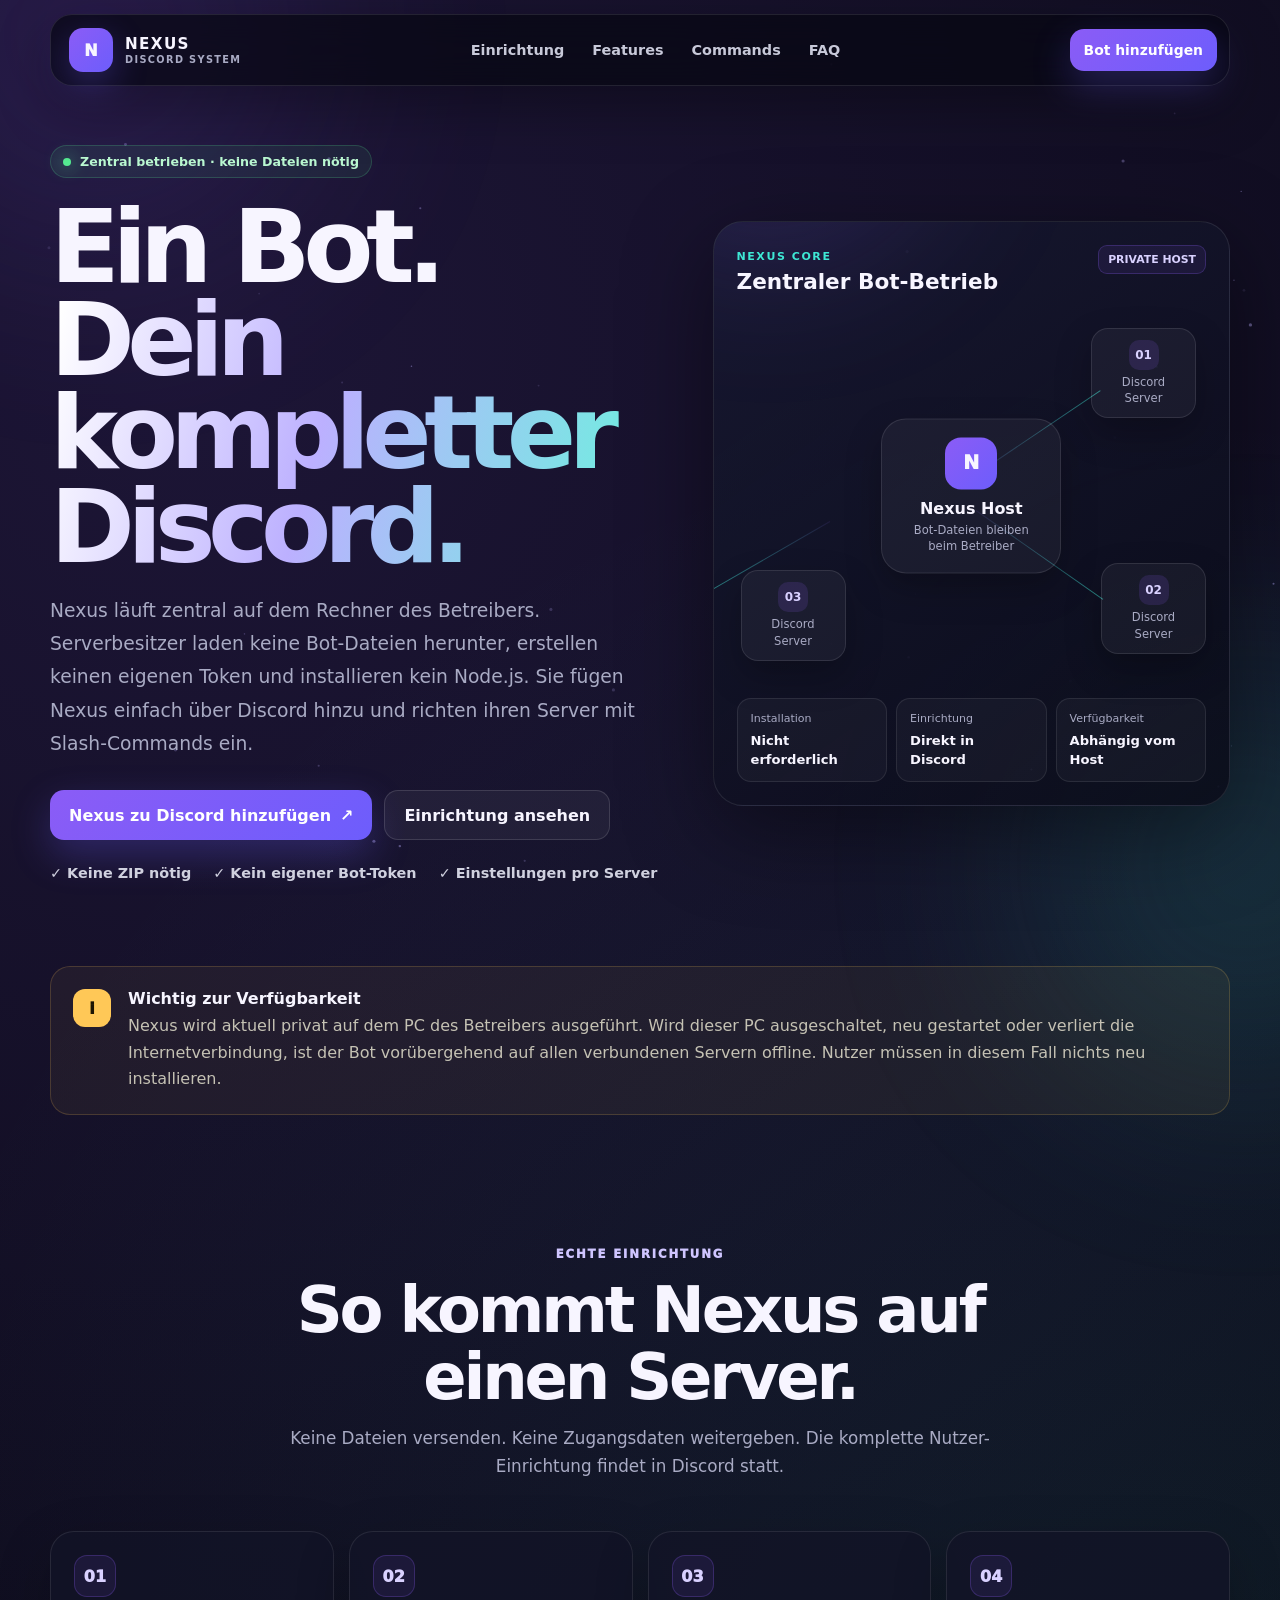
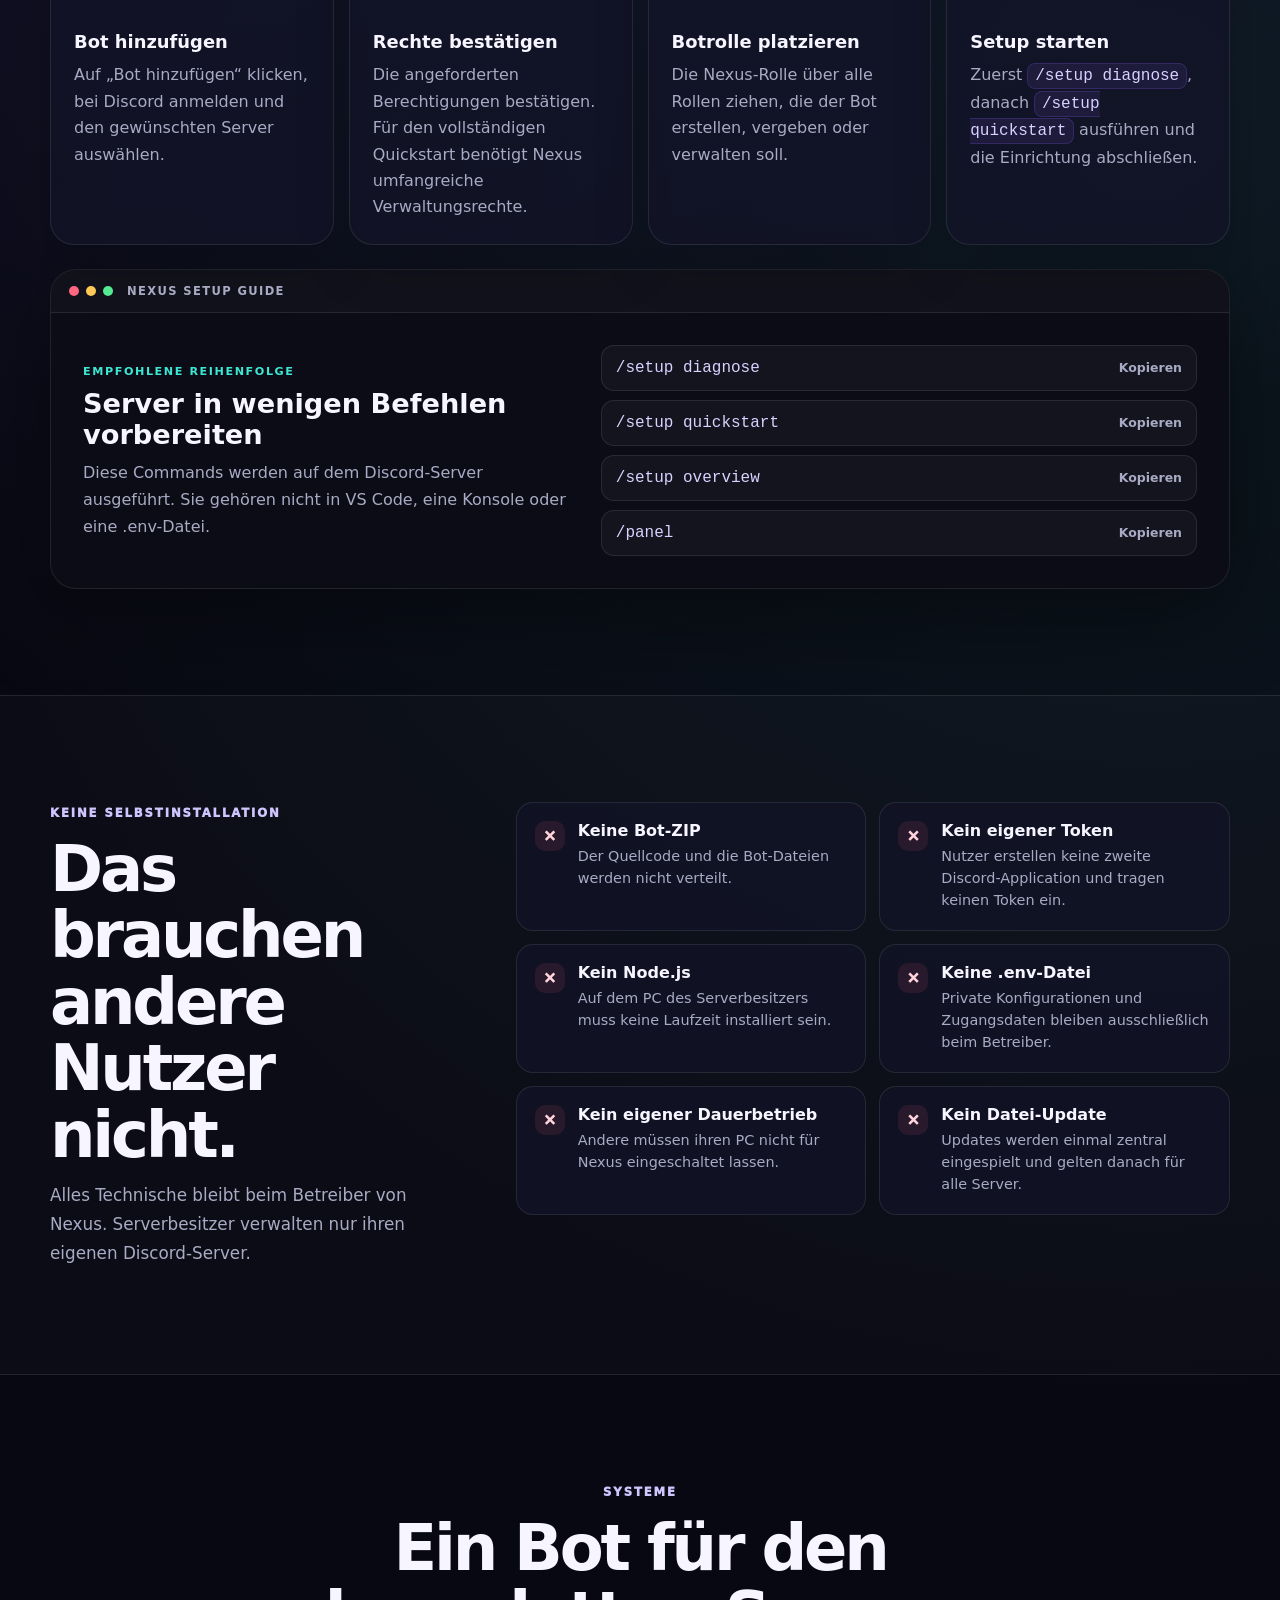
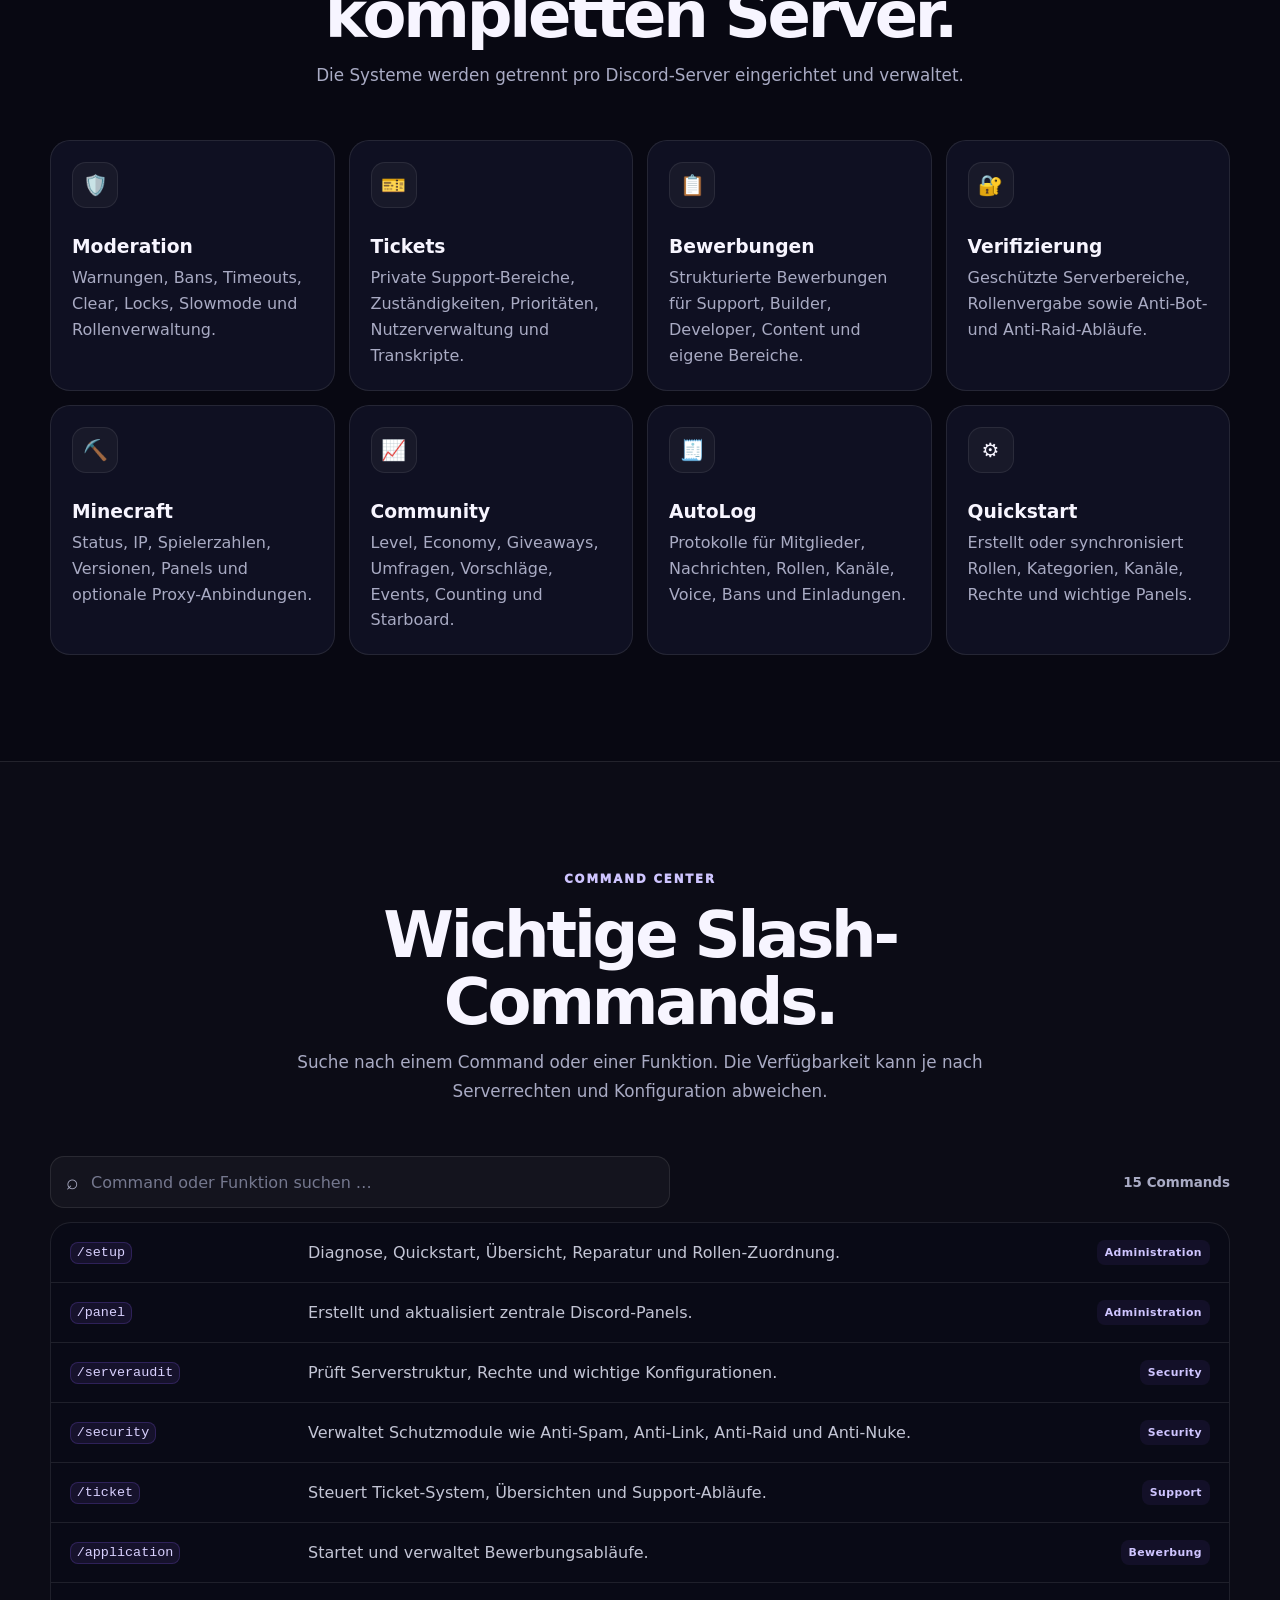
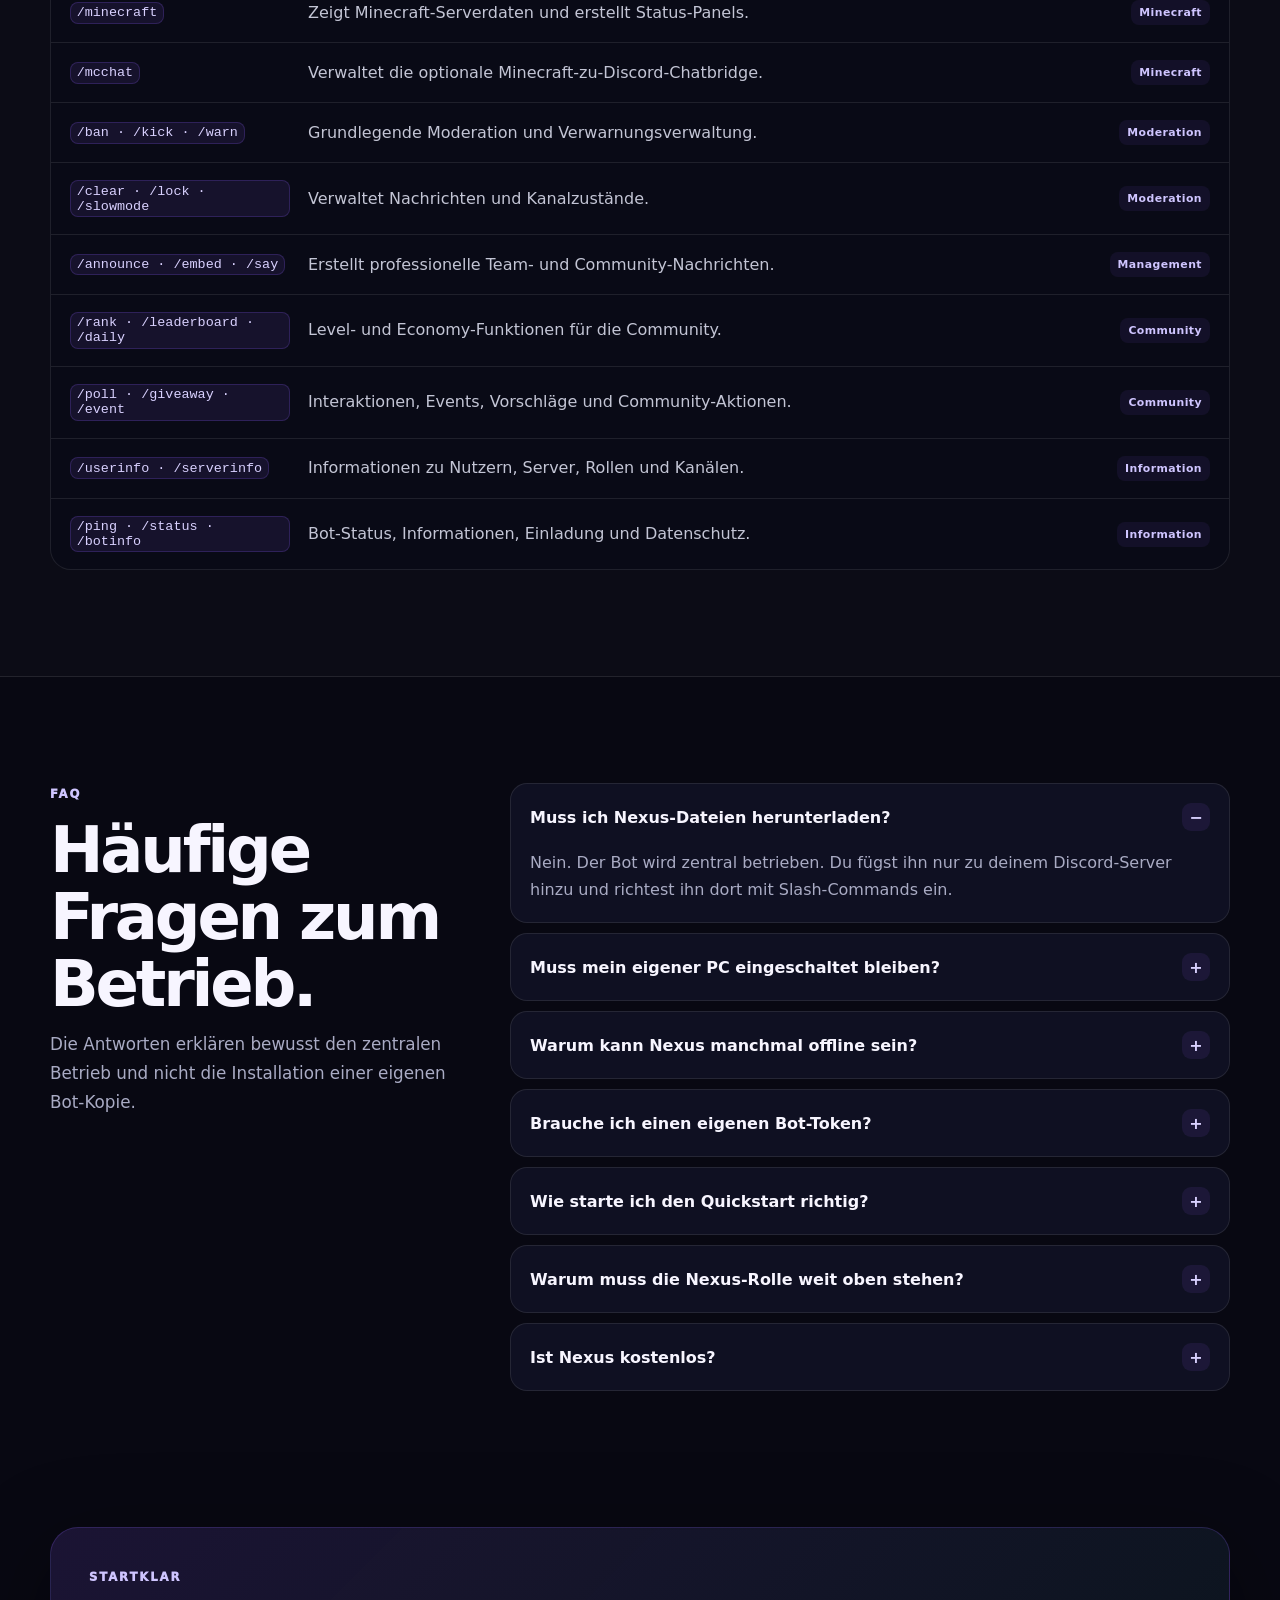
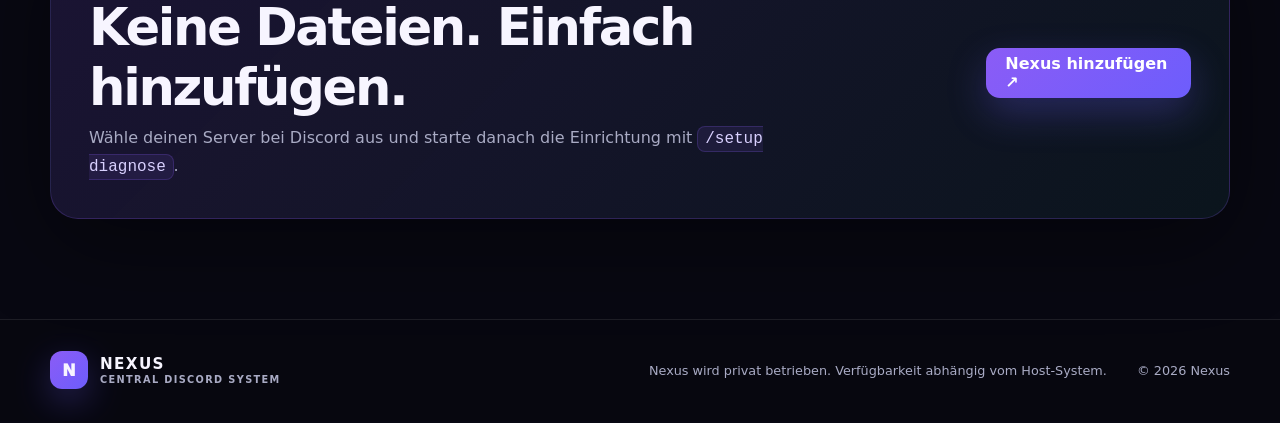
==== commit f93c37ab: "Add files via upload" ====
--- a/index.html
+++ b/index.html
@@ -1,64 +1,341 @@
-<!DOCTYPE html><html lang="de"><head><meta charset="UTF-8"><meta name="viewport" content="width=device-width,initial-scale=1.0"><meta name="theme-color" content="#070813"><link rel="icon" href="assets/logo.svg" type="image/svg+xml"><link rel="stylesheet" href="style.css"><meta name="description" content="Nexus 2.0.1 – Multi-Server Discord-Bot für Minecraft- und Gaming-Communities."><title>Nexus 2.0.1 — Discord Bot für jede Community</title></head><body>
-<div class="page-progress" id="pageProgress"></div><div class="ambient" aria-hidden="true"><i></i><i></i><i></i></div>
-<header class="site-header" id="siteHeader">
-  <a class="brand" href="index.html"><img src="assets/logo.svg" alt="Nexus Logo"><span>NEXUS</span><small>2.0.1</small></a>
-  <nav class="main-nav" id="mainNav">
-<a href="index.html">Start</a>
-<a href="index.html#features">Features</a>
-<a href="commands.html">Commands</a>
-<a href="setup.html">Einrichtung</a>
-<a href="privacy.html">Datenschutz</a></nav>
-  <div class="header-actions">
-    <button class="icon-button" id="themeToggle" type="button" aria-label="Farbstil wechseln">◐</button>
-    <button class="button button-primary invite-button" type="button">Nexus einladen</button>
-    <button class="menu-toggle" id="menuToggle" type="button" aria-label="Menü öffnen"><i></i><i></i><i></i></button>
-  </div>
-</header>
-<main>
-<section class="hero">
-  <div class="hero-copy reveal">
-    <div class="release-pill"><span></span> Release 2.0.1 • Multi-Server Ready</div>
-    <p class="eyebrow">DISCORD AUTOMATION // MINECRAFT COMMUNITY SUITE</p>
-    <h1>DEIN SERVER.<br><strong>DEINE REGELN.</strong><br>EIN NEXUS.</h1>
-    <p class="hero-text">Nexus richtet Discord-Server ein, schützt Communities, verwaltet Tickets und Bewerbungen und zeigt deinen Minecraft-Status – mit eigener Konfiguration für jeden Server.</p>
-    <div class="hero-actions"><button class="button button-primary invite-button" type="button">Nexus einladen <b>→</b></button><a class="button button-secondary" href="setup.html">Einrichtung ansehen</a></div>
-    <div class="trust-row"><span>✓ kostenlos nutzbar</span><span>✓ pro Server getrennt</span><span>✓ ohne Livechat-Bridge</span></div>
-  </div>
-  <div class="hero-visual reveal"><img src="assets/hero-control-center.svg" alt="Nexus Control Center Vorschau"></div>
-</section>
-<section class="metric-strip reveal"><div><strong>83</strong><span>Slash-Commands</span></div><div><strong>136</strong><span>Aktionen</span></div><div><strong>20</strong><span>Quickstart-Panels</span></div><div><strong>100%</strong><span>Servergetrennt</span></div></section>
-<section class="section" id="features"><div class="section-heading reveal"><p>01 // KERNSYSTEME</p><h2>ALLES, WAS DEINE <span>COMMUNITY BRAUCHT.</span></h2><p class="lead">Kein starres Einheitssetup. Jeder Server konfiguriert Branding, Minecraft, Kanäle, Rollen, Links und Module selbst.</p></div>
-<div class="feature-grid">
-<article class="feature-card reveal featured"><div class="feature-icon">⌁</div><span class="feature-label">SETUP</span><h3>Kompletter Quickstart</h3><p>Erstellt automatisch Rollen, Kategorien, Textkanäle, Voice-Kanäle und interaktive Panels für einen vollständigen Community-Server.</p><ul><li>52 Rollen</li><li>11 Kategorien</li><li>55 Textkanäle</li><li>9 Voice-Kanäle</li></ul></article>
-<article class="feature-card reveal"><div class="feature-icon">◎</div><span class="feature-label">MULTI-SERVER</span><h3>Eigene Konfiguration</h3><p>Jede Guild erhält getrennte Einstellungen. Admins können nur ihren eigenen Discord-Server bearbeiten.</p><a href="setup.html">Setup-Ablauf ansehen →</a></article>
-<article class="feature-card reveal"><div class="feature-icon">◇</div><span class="feature-label">SUPPORT</span><h3>Tickets & Transkripte</h3><p>Ticketpanel, Teamverwaltung, Übernahme, Prioritäten, Schließen und lokale Transkripte.</p><a href="commands.html?category=Core%20Systems">Commands öffnen →</a></article>
-<article class="feature-card reveal"><div class="feature-icon">▣</div><span class="feature-label">APPLICATIONS</span><h3>Bewerbungssystem</h3><p>Status, Notizen, Interviews und Entscheidungen – direkt über Discord-Panels und Staff-Kanäle.</p></article>
-<article class="feature-card reveal"><div class="feature-icon">▰</div><span class="feature-label">MINECRAFT</span><h3>Live-Status & Server-IP</h3><p>Java- oder Bedrock-IP, Port, Spielerzahl, Version und Status pro Discord-Server konfigurierbar.</p><p class="feature-note">Die frühere Livechat-Bridge ist vollständig entfernt.</p></article>
-<article class="feature-card reveal"><div class="feature-icon">⬡</div><span class="feature-label">SECURITY</span><h3>Moderation & Schutz</h3><p>AutoMod, Raid-Schutz, Anti-Nuke, Logging, Warnungen, Timeouts, Bans, Channel-Lockdown und Audit.</p></article>
-</div></section>
-<section class="section setup-preview"><div class="section-heading reveal"><p>02 // EINRICHTUNG</p><h2>VON NULL AUF <span>FERTIGEN SERVER.</span></h2></div><div class="setup-flow reveal">
-<div class="flow-step"><b>01</b><div><code>/setup assistant</code><p>Zeigt die optimale Reihenfolge.</p></div></div><i>→</i>
-<div class="flow-step"><b>02</b><div><code>/setup diagnose</code><p>Prüft Rechte und Konfiguration.</p></div></div><i>→</i>
-<div class="flow-step"><b>03</b><div><code>/config ...</code><p>Branding, Minecraft und Module.</p></div></div><i>→</i>
-<div class="flow-step"><b>04</b><div><code>/setup quickstart</code><p>Erstellt die komplette Struktur.</p></div></div>
-</div><div class="center-action reveal"><a class="button button-secondary" href="setup.html">Komplette Anleitung öffnen</a></div></section>
-<section class="section command-teaser"><div class="command-console reveal"><div class="console-head"><span><i></i> nexus.command-center</span><small>83 COMMANDS LOADED</small></div><div class="console-body"><p><b>$</b> /config brand name:Nexus farbe:#7C3AED</p><p><span>✓</span> Branding für diesen Server gespeichert.</p><p><b>$</b> /config minecraft host:play.example.net edition:java</p><p><span>✓</span> Minecraft-Server verbunden.</p><p><b>$</b> /setup diagnose</p><p><span>✓</span> Alle wichtigen Rechte und Systeme sind bereit.</p><a href="commands.html">Alle 83 Commands durchsuchen →</a></div></div></section>
-<section class="section faq-section"><div class="section-heading reveal"><p>03 // FAQ</p><h2>WICHTIGE <span>FRAGEN.</span></h2></div><div class="faq-list">
-<details class="reveal"><summary>Ist Nexus kostenlos?</summary><p>Ja. Nexus 2.0.1 ist kostenlos nutzbar. Für den Betrieb brauchst du lediglich einen Discord-Bot, Node.js und einen Rechner oder Server, auf dem der Bot läuft.</p></details>
-<details class="reveal"><summary>Können andere Discord-Server Nexus nutzen?</summary><p>Ja. Lässt du die GUILD_ID leer und registrierst globale Commands, kann derselbe laufende Bot auf mehreren Servern eingeladen werden. Jeder Server speichert seine Einstellungen getrennt.</p></details>
-<details class="reveal"><summary>Gibt es ein externes Dashboard?</summary><p>Aktuell erfolgt die komplette Einrichtung direkt in Discord über <code>/setup</code> und <code>/config</code>. Dadurch ist kein zusätzliches Web-Dashboard nötig.</p></details>
-<details class="reveal"><summary>Ist das Minecraft-Livechat-Plugin enthalten?</summary><p>Nein. Die Velocity-Livechat-Bridge, der HTTP-Port und der Command <code>/mcchat</code> wurden vollständig entfernt. Minecraft-IP und Live-Status bleiben erhalten.</p></details>
-</div></section>
-<section class="cta reveal"><div><p>READY TO CONNECT?</p><h2>BAUE DEINE COMMUNITY<br>MIT <span>NEXUS.</span></h2></div><div><button class="button button-primary invite-button" type="button">Nexus einladen</button><button class="button button-secondary copy-discord" type="button">Support: Spook912</button></div></section>
-</main><footer class="site-footer">
-  <div class="footer-main">
-    <div><a class="brand footer-brand" href="index.html"><img src="assets/logo.svg" alt=""><span>NEXUS</span></a><p>Multi-Server Discord-Bot für Minecraft- und Gaming-Communities.</p></div>
-    <div><h3>Produkt</h3><a href="index.html#features">Features</a><a href="commands.html">Commands</a><a href="setup.html">Einrichtung</a></div>
-    <div><h3>Rechtliches</h3><a href="privacy.html">Datenschutz</a><a href="impressum.html">Impressum</a></div>
-    <div><h3>Kontakt</h3><button class="link-button copy-discord" type="button">Discord: Spook912</button><a data-instagram target="_blank" rel="noopener">Instagram</a><a data-tiktok target="_blank" rel="noopener">TikTok</a></div>
-  </div>
-  <div class="footer-bottom"><span>© <b id="currentYear"></b> Nexus</span><span>Version 2.0.1 • ohne Livechat-Bridge</span></div>
-</footer>
-<div class="toast" id="toast" role="status" aria-live="polite"></div>
-<button class="back-top" id="backTop" type="button" aria-label="Nach oben">↑</button>
-<script src="site-config.js"></script><script src="script.js"></script></body></html>+<!doctype html>
+<html lang="de">
+<head>
+  <meta charset="utf-8">
+  <meta name="viewport" content="width=device-width, initial-scale=1">
+  <meta name="theme-color" content="#080812">
+  <meta name="description" content="Nexus ist ein zentral betriebener All-in-One Discord-Bot für Moderation, Tickets, Bewerbungen, Minecraft und Community-Systeme. Keine Bot-Dateien nötig.">
+  <meta property="og:title" content="Nexus — All-in-One Discord Bot">
+  <meta property="og:description" content="Bot hinzufügen, Berechtigungen bestätigen und direkt auf Discord einrichten. Keine Dateien, kein eigener Token, keine lokale Installation.">
+  <meta property="og:type" content="website">
+  <title>Nexus — All-in-One Discord Bot</title>
+  <link rel="stylesheet" href="style.css">
+</head>
+<body>
+  <canvas id="particleCanvas" aria-hidden="true"></canvas>
+  <div class="ambient ambient-one" aria-hidden="true"></div>
+  <div class="ambient ambient-two" aria-hidden="true"></div>
+
+  <header class="site-header" id="top">
+    <div class="nav-shell container">
+      <a class="brand" href="#top" aria-label="Nexus Startseite">
+        <span class="brand-mark">N</span>
+        <span class="brand-copy">
+          <strong>NEXUS</strong>
+          <small>DISCORD SYSTEM</small>
+        </span>
+      </a>
+
+      <nav class="desktop-nav" aria-label="Hauptnavigation">
+        <a href="#ablauf">Einrichtung</a>
+        <a href="#features">Features</a>
+        <a href="#commands">Commands</a>
+        <a href="#faq">FAQ</a>
+      </nav>
+
+      <div class="nav-actions">
+        <a class="button button-primary button-small invite-link" href="#" target="_blank" rel="noopener noreferrer">Bot hinzufügen</a>
+        <button class="menu-button" id="menuButton" type="button" aria-expanded="false" aria-controls="mobileMenu" aria-label="Menü öffnen">☰</button>
+      </div>
+    </div>
+
+    <nav class="mobile-menu container" id="mobileMenu" aria-label="Mobile Navigation">
+      <a href="#ablauf">Einrichtung</a>
+      <a href="#features">Features</a>
+      <a href="#commands">Commands</a>
+      <a href="#faq">FAQ</a>
+      <a class="invite-link" href="#" target="_blank" rel="noopener noreferrer">Nexus hinzufügen</a>
+    </nav>
+  </header>
+
+  <main>
+    <section class="hero section">
+      <div class="container hero-grid">
+        <div class="hero-copy reveal">
+          <div class="status-pill">
+            <span class="status-dot"></span>
+            Zentral betrieben · keine Dateien nötig
+          </div>
+
+          <h1>
+            Ein Bot.
+            <span class="gradient-text">Dein kompletter Discord.</span>
+          </h1>
+
+          <p class="hero-lead">
+            Nexus läuft zentral auf dem Rechner des Betreibers. Serverbesitzer laden keine Bot-Dateien herunter,
+            erstellen keinen eigenen Token und installieren kein Node.js. Sie fügen Nexus einfach über Discord hinzu
+            und richten ihren Server mit Slash-Commands ein.
+          </p>
+
+          <div class="hero-actions">
+            <a class="button button-primary invite-link" href="#" target="_blank" rel="noopener noreferrer">
+              Nexus zu Discord hinzufügen
+              <span aria-hidden="true">↗</span>
+            </a>
+            <a class="button button-secondary" href="#ablauf">Einrichtung ansehen</a>
+          </div>
+
+          <div class="trust-row" aria-label="Vorteile">
+            <span>✓ Keine ZIP nötig</span>
+            <span>✓ Kein eigener Bot-Token</span>
+            <span>✓ Einstellungen pro Server</span>
+          </div>
+        </div>
+
+        <div class="hero-panel reveal">
+          <div class="panel-topline">
+            <div>
+              <span class="panel-kicker">NEXUS CORE</span>
+              <h2>Zentraler Bot-Betrieb</h2>
+            </div>
+            <span class="host-badge">PRIVATE HOST</span>
+          </div>
+
+          <div class="system-visual">
+            <div class="host-node">
+              <span class="node-icon">N</span>
+              <strong>Nexus Host</strong>
+              <small>Bot-Dateien bleiben beim Betreiber</small>
+            </div>
+            <span class="connection-line line-one"></span>
+            <span class="connection-line line-two"></span>
+            <span class="connection-line line-three"></span>
+            <div class="server-node server-one"><span>01</span><small>Discord Server</small></div>
+            <div class="server-node server-two"><span>02</span><small>Discord Server</small></div>
+            <div class="server-node server-three"><span>03</span><small>Discord Server</small></div>
+          </div>
+
+          <div class="panel-stats">
+            <article>
+              <span>Installation</span>
+              <strong>Nicht erforderlich</strong>
+            </article>
+            <article>
+              <span>Einrichtung</span>
+              <strong>Direkt in Discord</strong>
+            </article>
+            <article>
+              <span>Verfügbarkeit</span>
+              <strong>Abhängig vom Host</strong>
+            </article>
+          </div>
+        </div>
+      </div>
+    </section>
+
+    <section class="notice-section">
+      <div class="container">
+        <div class="important-notice reveal">
+          <span class="notice-icon">i</span>
+          <div>
+            <strong>Wichtig zur Verfügbarkeit</strong>
+            <p>
+              Nexus wird aktuell privat auf dem PC des Betreibers ausgeführt. Wird dieser PC ausgeschaltet,
+              neu gestartet oder verliert die Internetverbindung, ist der Bot vorübergehend auf allen verbundenen Servern offline.
+              Nutzer müssen in diesem Fall nichts neu installieren.
+            </p>
+          </div>
+        </div>
+      </div>
+    </section>
+
+    <section class="section" id="ablauf">
+      <div class="container">
+        <header class="section-heading reveal">
+          <span class="eyebrow">ECHTE EINRICHTUNG</span>
+          <h2>So kommt Nexus auf einen Server.</h2>
+          <p>Keine Dateien versenden. Keine Zugangsdaten weitergeben. Die komplette Nutzer-Einrichtung findet in Discord statt.</p>
+        </header>
+
+        <div class="steps-grid">
+          <article class="step-card reveal">
+            <span class="step-number">01</span>
+            <h3>Bot hinzufügen</h3>
+            <p>Auf „Bot hinzufügen“ klicken, bei Discord anmelden und den gewünschten Server auswählen.</p>
+          </article>
+          <article class="step-card reveal">
+            <span class="step-number">02</span>
+            <h3>Rechte bestätigen</h3>
+            <p>Die angeforderten Berechtigungen bestätigen. Für den vollständigen Quickstart benötigt Nexus umfangreiche Verwaltungsrechte.</p>
+          </article>
+          <article class="step-card reveal">
+            <span class="step-number">03</span>
+            <h3>Botrolle platzieren</h3>
+            <p>Die Nexus-Rolle über alle Rollen ziehen, die der Bot erstellen, vergeben oder verwalten soll.</p>
+          </article>
+          <article class="step-card reveal">
+            <span class="step-number">04</span>
+            <h3>Setup starten</h3>
+            <p>Zuerst <code>/setup diagnose</code>, danach <code>/setup quickstart</code> ausführen und die Einrichtung abschließen.</p>
+          </article>
+        </div>
+
+        <div class="setup-console reveal">
+          <div class="console-bar">
+            <span></span><span></span><span></span>
+            <strong>NEXUS SETUP GUIDE</strong>
+          </div>
+          <div class="console-content">
+            <div class="console-copy">
+              <span class="console-label">EMPFOHLENE REIHENFOLGE</span>
+              <h3>Server in wenigen Befehlen vorbereiten</h3>
+              <p>Diese Commands werden auf dem Discord-Server ausgeführt. Sie gehören nicht in VS Code, eine Konsole oder eine .env-Datei.</p>
+            </div>
+            <div class="command-stack">
+              <button class="copy-command" type="button" data-copy="/setup diagnose"><code>/setup diagnose</code><span>Kopieren</span></button>
+              <button class="copy-command" type="button" data-copy="/setup quickstart"><code>/setup quickstart</code><span>Kopieren</span></button>
+              <button class="copy-command" type="button" data-copy="/setup overview"><code>/setup overview</code><span>Kopieren</span></button>
+              <button class="copy-command" type="button" data-copy="/panel"><code>/panel</code><span>Kopieren</span></button>
+            </div>
+          </div>
+        </div>
+      </div>
+    </section>
+
+    <section class="section section-muted" id="keine-dateien">
+      <div class="container no-files-grid">
+        <div class="reveal">
+          <span class="eyebrow">KEINE SELBSTINSTALLATION</span>
+          <h2>Das brauchen andere Nutzer nicht.</h2>
+          <p class="section-copy">Alles Technische bleibt beim Betreiber von Nexus. Serverbesitzer verwalten nur ihren eigenen Discord-Server.</p>
+        </div>
+        <div class="check-grid reveal">
+          <article><span>×</span><div><strong>Keine Bot-ZIP</strong><p>Der Quellcode und die Bot-Dateien werden nicht verteilt.</p></div></article>
+          <article><span>×</span><div><strong>Kein eigener Token</strong><p>Nutzer erstellen keine zweite Discord-Application und tragen keinen Token ein.</p></div></article>
+          <article><span>×</span><div><strong>Kein Node.js</strong><p>Auf dem PC des Serverbesitzers muss keine Laufzeit installiert sein.</p></div></article>
+          <article><span>×</span><div><strong>Keine .env-Datei</strong><p>Private Konfigurationen und Zugangsdaten bleiben ausschließlich beim Betreiber.</p></div></article>
+          <article><span>×</span><div><strong>Kein eigener Dauerbetrieb</strong><p>Andere müssen ihren PC nicht für Nexus eingeschaltet lassen.</p></div></article>
+          <article><span>×</span><div><strong>Kein Datei-Update</strong><p>Updates werden einmal zentral eingespielt und gelten danach für alle Server.</p></div></article>
+        </div>
+      </div>
+    </section>
+
+    <section class="section" id="features">
+      <div class="container">
+        <header class="section-heading reveal">
+          <span class="eyebrow">SYSTEME</span>
+          <h2>Ein Bot für den kompletten Server.</h2>
+          <p>Die Systeme werden getrennt pro Discord-Server eingerichtet und verwaltet.</p>
+        </header>
+
+        <div class="feature-grid">
+          <article class="feature-card reveal"><span class="feature-icon">🛡️</span><h3>Moderation</h3><p>Warnungen, Bans, Timeouts, Clear, Locks, Slowmode und Rollenverwaltung.</p></article>
+          <article class="feature-card reveal"><span class="feature-icon">🎫</span><h3>Tickets</h3><p>Private Support-Bereiche, Zuständigkeiten, Prioritäten, Nutzerverwaltung und Transkripte.</p></article>
+          <article class="feature-card reveal"><span class="feature-icon">📋</span><h3>Bewerbungen</h3><p>Strukturierte Bewerbungen für Support, Builder, Developer, Content und eigene Bereiche.</p></article>
+          <article class="feature-card reveal"><span class="feature-icon">🔐</span><h3>Verifizierung</h3><p>Geschützte Serverbereiche, Rollenvergabe sowie Anti-Bot- und Anti-Raid-Abläufe.</p></article>
+          <article class="feature-card reveal"><span class="feature-icon">⛏️</span><h3>Minecraft</h3><p>Status, IP, Spielerzahlen, Versionen, Panels und optionale Proxy-Anbindungen.</p></article>
+          <article class="feature-card reveal"><span class="feature-icon">📈</span><h3>Community</h3><p>Level, Economy, Giveaways, Umfragen, Vorschläge, Events, Counting und Starboard.</p></article>
+          <article class="feature-card reveal"><span class="feature-icon">🧾</span><h3>AutoLog</h3><p>Protokolle für Mitglieder, Nachrichten, Rollen, Kanäle, Voice, Bans und Einladungen.</p></article>
+          <article class="feature-card reveal"><span class="feature-icon">⚙️</span><h3>Quickstart</h3><p>Erstellt oder synchronisiert Rollen, Kategorien, Kanäle, Rechte und wichtige Panels.</p></article>
+        </div>
+      </div>
+    </section>
+
+    <section class="section section-muted" id="commands">
+      <div class="container">
+        <header class="section-heading reveal">
+          <span class="eyebrow">COMMAND CENTER</span>
+          <h2>Wichtige Slash-Commands.</h2>
+          <p>Suche nach einem Command oder einer Funktion. Die Verfügbarkeit kann je nach Serverrechten und Konfiguration abweichen.</p>
+        </header>
+
+        <div class="command-toolbar reveal">
+          <label class="search-field">
+            <span>⌕</span>
+            <input id="commandSearch" type="search" placeholder="Command oder Funktion suchen …" autocomplete="off">
+          </label>
+          <span id="commandCount" class="command-count">0 Commands</span>
+        </div>
+
+        <div class="command-list reveal" id="commandList">
+          <article class="command-row" data-search="setup diagnose quickstart overview repair rolle server einrichtung"><code>/setup</code><span>Diagnose, Quickstart, Übersicht, Reparatur und Rollen-Zuordnung.</span><b>Administration</b></article>
+          <article class="command-row" data-search="panel ticket bewerbung verify rollen minecraft regeln"><code>/panel</code><span>Erstellt und aktualisiert zentrale Discord-Panels.</span><b>Administration</b></article>
+          <article class="command-row" data-search="serveraudit audit server prüfen"><code>/serveraudit</code><span>Prüft Serverstruktur, Rechte und wichtige Konfigurationen.</span><b>Security</b></article>
+          <article class="command-row" data-search="security anti nuke raid spam link invite caps mention"><code>/security</code><span>Verwaltet Schutzmodule wie Anti-Spam, Anti-Link, Anti-Raid und Anti-Nuke.</span><b>Security</b></article>
+          <article class="command-row" data-search="ticket support overview panel transkript"><code>/ticket</code><span>Steuert Ticket-System, Übersichten und Support-Abläufe.</span><b>Support</b></article>
+          <article class="command-row" data-search="application bewerbung team support builder developer content"><code>/application</code><span>Startet und verwaltet Bewerbungsabläufe.</span><b>Bewerbung</b></article>
+          <article class="command-row" data-search="minecraft status ip players panel java bedrock"><code>/minecraft</code><span>Zeigt Minecraft-Serverdaten und erstellt Status-Panels.</span><b>Minecraft</b></article>
+          <article class="command-row" data-search="mcchat setup key status test velocity chat bridge"><code>/mcchat</code><span>Verwaltet die optionale Minecraft-zu-Discord-Chatbridge.</span><b>Minecraft</b></article>
+          <article class="command-row" data-search="ban unban kick timeout untimeout warn warnings clearwarnings"><code>/ban · /kick · /warn</code><span>Grundlegende Moderation und Verwarnungsverwaltung.</span><b>Moderation</b></article>
+          <article class="command-row" data-search="clear purge lock unlock hide unhide slowmode"><code>/clear · /lock · /slowmode</code><span>Verwaltet Nachrichten und Kanalzustände.</span><b>Moderation</b></article>
+          <article class="command-row" data-search="announce embed say ankündigung nachricht"><code>/announce · /embed · /say</code><span>Erstellt professionelle Team- und Community-Nachrichten.</span><b>Management</b></article>
+          <article class="command-row" data-search="rank leaderboard balance daily economy level"><code>/rank · /leaderboard · /daily</code><span>Level- und Economy-Funktionen für die Community.</span><b>Community</b></article>
+          <article class="command-row" data-search="poll giveaway suggest report event counting starboard"><code>/poll · /giveaway · /event</code><span>Interaktionen, Events, Vorschläge und Community-Aktionen.</span><b>Community</b></article>
+          <article class="command-row" data-search="userinfo serverinfo roleinfo channelinfo avatar banner membercount"><code>/userinfo · /serverinfo</code><span>Informationen zu Nutzern, Server, Rollen und Kanälen.</span><b>Information</b></article>
+          <article class="command-row" data-search="ping status about botinfo invite privacy website"><code>/ping · /status · /botinfo</code><span>Bot-Status, Informationen, Einladung und Datenschutz.</span><b>Information</b></article>
+        </div>
+        <p class="empty-state" id="emptyState" hidden>Keine passenden Commands gefunden.</p>
+      </div>
+    </section>
+
+    <section class="section" id="faq">
+      <div class="container faq-layout">
+        <div class="reveal">
+          <span class="eyebrow">FAQ</span>
+          <h2>Häufige Fragen zum Betrieb.</h2>
+          <p class="section-copy">Die Antworten erklären bewusst den zentralen Betrieb und nicht die Installation einer eigenen Bot-Kopie.</p>
+        </div>
+
+        <div class="faq-list reveal">
+          <article class="faq-item open">
+            <button type="button" aria-expanded="true"><span>Muss ich Nexus-Dateien herunterladen?</span><b>−</b></button>
+            <div class="faq-answer"><p>Nein. Der Bot wird zentral betrieben. Du fügst ihn nur zu deinem Discord-Server hinzu und richtest ihn dort mit Slash-Commands ein.</p></div>
+          </article>
+          <article class="faq-item">
+            <button type="button" aria-expanded="false"><span>Muss mein eigener PC eingeschaltet bleiben?</span><b>+</b></button>
+            <div class="faq-answer"><p>Nein. Nur der Rechner, auf dem der Betreiber Nexus hostet, muss laufen. Dein eigener PC kann ausgeschaltet sein.</p></div>
+          </article>
+          <article class="faq-item">
+            <button type="button" aria-expanded="false"><span>Warum kann Nexus manchmal offline sein?</span><b>+</b></button>
+            <div class="faq-answer"><p>Nexus läuft aktuell auf einem privaten PC. Ist dieser ausgeschaltet, startet neu oder hat keine Internetverbindung, ist der Bot vorübergehend offline.</p></div>
+          </article>
+          <article class="faq-item">
+            <button type="button" aria-expanded="false"><span>Brauche ich einen eigenen Bot-Token?</span><b>+</b></button>
+            <div class="faq-answer"><p>Nein. Ein Bot-Token darf niemals an Serverbesitzer oder andere Nutzer weitergegeben werden. Die Einladung funktioniert über Discord OAuth.</p></div>
+          </article>
+          <article class="faq-item">
+            <button type="button" aria-expanded="false"><span>Wie starte ich den Quickstart richtig?</span><b>+</b></button>
+            <div class="faq-answer"><p>Führe zuerst <code>/setup diagnose</code> aus, korrigiere fehlende Rechte und starte anschließend <code>/setup quickstart</code>. Starte den Quickstart nicht mehrfach gleichzeitig.</p></div>
+          </article>
+          <article class="faq-item">
+            <button type="button" aria-expanded="false"><span>Warum muss die Nexus-Rolle weit oben stehen?</span><b>+</b></button>
+            <div class="faq-answer"><p>Discord-Bots können nur Rollen verwalten, die unter ihrer eigenen höchsten Rolle liegen. Deshalb muss die Nexus-Rolle über den zu verwaltenden Rollen stehen.</p></div>
+          </article>
+          <article class="faq-item">
+            <button type="button" aria-expanded="false"><span>Ist Nexus kostenlos?</span><b>+</b></button>
+            <div class="faq-answer"><p>Ja. Nexus kann kostenlos zu einem Discord-Server hinzugefügt und mit den verfügbaren Systemen eingerichtet werden.</p></div>
+          </article>
+        </div>
+      </div>
+    </section>
+
+    <section class="cta-section">
+      <div class="container">
+        <div class="cta-card reveal">
+          <div>
+            <span class="eyebrow">STARTKLAR</span>
+            <h2>Keine Dateien. Einfach hinzufügen.</h2>
+            <p>Wähle deinen Server bei Discord aus und starte danach die Einrichtung mit <code>/setup diagnose</code>.</p>
+          </div>
+          <a class="button button-primary invite-link" href="#" target="_blank" rel="noopener noreferrer">Nexus hinzufügen ↗</a>
+        </div>
+      </div>
+    </section>
+  </main>
+
+  <footer class="site-footer">
+    <div class="container footer-grid">
+      <div class="brand footer-brand">
+        <span class="brand-mark">N</span>
+        <span class="brand-copy"><strong>NEXUS</strong><small>CENTRAL DISCORD SYSTEM</small></span>
+      </div>
+      <p>Nexus wird privat betrieben. Verfügbarkeit abhängig vom Host-System.</p>
+      <span>© <span id="year"></span> Nexus</span>
+    </div>
+  </footer>
+
+  <div class="toast" id="toast" role="status" aria-live="polite"></div>
+  <script src="script.js"></script>
+</body>
+</html>
--- a/style.css
+++ b/style.css
@@ -1 +1,256 @@
-:root{--bg:#05060d;--bg2:#090b16;--panel:#0d1020;--panel2:#12162a;--text:#f4f6ff;--muted:#969db5;--line:rgba(124,142,211,.18);--line2:rgba(103,232,249,.34);--cyan:#67e8f9;--purple:#8b5cf6;--pink:#d946ef;--green:#4ade80;--red:#fb7185;--orange:#fb923c;--shadow:0 28px 90px rgba(0,0,0,.5);--max:1320px;--header:78px}body.alt-theme{--cyan:#a7f3d0;--purple:#2563eb;--pink:#22d3ee;--line2:rgba(37,99,235,.42)}*{box-sizing:border-box;margin:0;padding:0}html{scroll-behavior:smooth;scroll-padding-top:95px}body{min-height:100vh;overflow-x:hidden;background:radial-gradient(circle at 80% 5%,rgba(139,92,246,.14),transparent 28%),radial-gradient(circle at 12% 55%,rgba(34,211,238,.055),transparent 28%),var(--bg);color:var(--text);font-family:Inter,"Segoe UI",Arial,sans-serif;line-height:1.65}body.menu-open{overflow:hidden}body:before{content:"";position:fixed;inset:0;z-index:-5;pointer-events:none;background-image:linear-gradient(rgba(255,255,255,.018) 1px,transparent 1px),linear-gradient(90deg,rgba(255,255,255,.018) 1px,transparent 1px);background-size:52px 52px;mask-image:linear-gradient(to bottom,#000,transparent 92%)}a{color:inherit;text-decoration:none}button,input,select{font:inherit}button{cursor:pointer}img{display:block;max-width:100%}code,pre{font-family:Consolas,"SFMono-Regular",monospace}::selection{color:#061018;background:var(--cyan)}:focus-visible{outline:2px solid var(--cyan);outline-offset:4px}.page-progress{position:fixed;left:0;top:0;height:2px;width:0;z-index:2000;background:linear-gradient(90deg,var(--cyan),var(--purple),var(--pink));box-shadow:0 0 16px var(--cyan)}.ambient{position:fixed;inset:0;z-index:-4;overflow:hidden;pointer-events:none}.ambient i{position:absolute;border-radius:50%;filter:blur(100px);opacity:.18}.ambient i:nth-child(1){width:420px;height:420px;right:-120px;top:20%;background:var(--purple)}.ambient i:nth-child(2){width:300px;height:300px;left:10%;top:68%;background:var(--cyan)}.ambient i:nth-child(3){width:330px;height:330px;left:45%;top:-180px;background:var(--pink)}.site-header{position:fixed;top:0;left:0;right:0;z-index:1000;min-height:var(--header);padding:0 max(24px,4vw);display:flex;align-items:center;gap:36px;border-bottom:1px solid transparent;transition:.3s}.site-header.scrolled{background:rgba(5,6,13,.8);backdrop-filter:blur(22px);border-color:var(--line)}.brand{display:flex;align-items:center;gap:10px;white-space:nowrap}.brand img{width:42px;height:42px;border-radius:11px}.brand span{font:900 18px Consolas,monospace;letter-spacing:2px}.brand small{padding:3px 6px;border:1px solid var(--line);border-radius:4px;color:var(--cyan);font:8px Consolas,monospace}.main-nav{display:flex;align-items:center;gap:26px}.main-nav a{position:relative;color:#c6cbe0;font-size:12px;font-weight:750}.main-nav a:after{content:"";position:absolute;left:0;right:100%;bottom:-8px;height:2px;background:var(--cyan);transition:.25s}.main-nav a:hover{color:#fff}.main-nav a:hover:after{right:0}.header-actions{margin-left:auto;display:flex;align-items:center;gap:10px}.icon-button,.menu-toggle{width:42px;height:42px;border:1px solid var(--line);border-radius:10px;background:rgba(255,255,255,.02);color:#fff}.icon-button:hover{border-color:var(--line2)}.menu-toggle{display:none;padding:10px}.menu-toggle i{display:block;height:2px;margin:4px 0;background:currentColor}.button{min-height:48px;padding:0 21px;display:inline-flex;align-items:center;justify-content:center;gap:10px;border:1px solid transparent;border-radius:10px;font-size:12px;font-weight:850;transition:.25s}.button:hover{transform:translateY(-3px)}.button-primary{color:#071018;background:linear-gradient(135deg,var(--cyan),#a5f3fc 30%,var(--purple));box-shadow:0 15px 40px rgba(103,232,249,.13)}.button-secondary{color:#edf0ff;background:rgba(255,255,255,.025);border-color:var(--line)}.button-secondary:hover{border-color:var(--line2);background:rgba(103,232,249,.055)}.hero{width:min(calc(100% - 48px),var(--max));min-height:100vh;margin:0 auto;padding:130px 0 80px;display:grid;grid-template-columns:1fr 1fr;gap:55px;align-items:center}.release-pill{width:max-content;max-width:100%;padding:8px 12px;display:flex;align-items:center;gap:9px;border:1px solid rgba(74,222,128,.25);border-radius:999px;color:#b7f7c8;background:rgba(74,222,128,.045);font:700 10px Consolas,monospace}.release-pill span{width:7px;height:7px;border-radius:50%;background:var(--green);box-shadow:0 0 12px var(--green)}.eyebrow,.section-heading>p:first-child,.sub-hero>.eyebrow{color:var(--cyan);font:700 11px Consolas,monospace;letter-spacing:2px}.hero-copy>.eyebrow{margin:25px 0 14px}.hero h1{font-size:clamp(56px,6.7vw,98px);line-height:.91;letter-spacing:-5px}.hero h1 strong,.section-heading h2 span,.sub-hero h1 span,.cta h2 span{color:transparent;background:linear-gradient(90deg,var(--cyan),var(--purple),var(--pink));-webkit-background-clip:text}.hero-text{max-width:650px;margin:25px 0;color:#acb2c8;font-size:17px}.hero-actions{display:flex;flex-wrap:wrap;gap:12px}.trust-row{margin-top:22px;display:flex;flex-wrap:wrap;gap:18px;color:#798198;font:10px Consolas,monospace}.hero-visual img{width:100%;filter:drop-shadow(0 35px 80px rgba(0,0,0,.55))}.metric-strip{width:min(calc(100% - 48px),var(--max));margin:0 auto 40px;display:grid;grid-template-columns:repeat(4,1fr);border:1px solid var(--line);border-radius:16px;background:rgba(10,12,24,.7);backdrop-filter:blur(14px)}.metric-strip div{padding:25px;text-align:center;border-right:1px solid var(--line)}.metric-strip div:last-child{border:0}.metric-strip strong{display:block;color:var(--cyan);font:900 30px Consolas,monospace}.metric-strip span{color:var(--muted);font-size:11px}.section{padding:100px max(24px,4vw)}.section-heading{width:min(100%,var(--max));margin:0 auto 44px}.section-heading h2{max-width:980px;margin:8px 0 14px;font-size:clamp(40px,5vw,66px);line-height:1;letter-spacing:-3px}.section-heading .lead{max-width:760px;color:var(--muted);font-size:16px}.feature-grid{width:min(100%,var(--max));margin:0 auto;display:grid;grid-template-columns:repeat(3,1fr);gap:15px}.feature-card{position:relative;min-height:330px;padding:25px;border:1px solid var(--line);border-radius:16px;background:linear-gradient(150deg,rgba(16,19,37,.86),rgba(7,8,16,.9));transition:.3s}.feature-card:hover{transform:translateY(-7px);border-color:var(--line2);box-shadow:var(--shadow)}.feature-card.featured{grid-row:span 2;min-height:675px;background:radial-gradient(circle at 40% 10%,rgba(139,92,246,.18),transparent 35%),linear-gradient(150deg,#11162c,#080914)}.feature-icon{width:56px;height:56px;display:grid;place-items:center;border:1px solid var(--line2);border-radius:14px;color:var(--cyan);background:rgba(103,232,249,.05);font:900 25px Consolas,monospace}.feature-label{display:block;margin:24px 0 7px;color:var(--purple);font:700 9px Consolas,monospace;letter-spacing:1.3px}.feature-card h3{font-size:22px}.feature-card p{margin-top:12px;color:var(--muted);font-size:13px}.feature-card ul{margin-top:35px;display:grid;gap:12px;list-style:none}.feature-card li{padding:14px;border:1px solid var(--line);background:rgba(255,255,255,.018);color:#dce1f2;font:12px Consolas,monospace}.feature-card a{position:absolute;left:25px;bottom:23px;color:var(--cyan);font:700 10px Consolas,monospace}.feature-note{color:#fbcfe8!important}.setup-preview{background:linear-gradient(180deg,transparent,rgba(139,92,246,.045),transparent)}.setup-flow{width:min(100%,var(--max));margin:0 auto;display:flex;align-items:center;gap:11px}.flow-step{min-height:140px;flex:1;padding:20px;border:1px solid var(--line);border-radius:13px;background:var(--panel)}.flow-step b{display:grid;place-items:center;width:34px;height:34px;margin-bottom:20px;border-radius:8px;color:#071018;background:var(--cyan);font:900 11px Consolas,monospace}.flow-step code{color:#e8eaff;font-size:13px}.flow-step p{margin-top:8px;color:var(--muted);font-size:11px}.setup-flow>i{color:var(--purple);font-style:normal;font-size:20px}.center-action{text-align:center;margin-top:30px}.command-teaser{padding-top:30px}.command-console{width:min(100%,1000px);margin:0 auto;border:1px solid var(--line2);border-radius:15px;overflow:hidden;background:#070914;box-shadow:var(--shadow)}.console-head{height:52px;padding:0 18px;display:flex;align-items:center;justify-content:space-between;border-bottom:1px solid var(--line);font:700 11px Consolas,monospace}.console-head i{display:inline-block;width:7px;height:7px;margin-right:8px;border-radius:50%;background:var(--green);box-shadow:0 0 12px var(--green)}.console-head small{color:#626a82}.console-body{padding:25px;font:13px/1.9 Consolas,monospace;color:#b8bed1}.console-body b{color:var(--cyan)}.console-body span{color:var(--green)}.console-body a{display:inline-block;margin-top:20px;color:var(--purple);font-weight:700}.faq-list{width:min(100%,1000px);margin:0 auto;display:grid;gap:10px}.faq-list details{border:1px solid var(--line);border-radius:12px;background:var(--panel)}.faq-list summary{padding:20px 23px;cursor:pointer;font-weight:800}.faq-list details p{padding:0 23px 22px;color:var(--muted)}.faq-list code{color:var(--cyan)}.cta{width:min(calc(100% - 48px),var(--max));margin:30px auto 100px;padding:46px;display:flex;justify-content:space-between;align-items:center;gap:30px;border:1px solid var(--line2);border-radius:20px;background:radial-gradient(circle at 85% 30%,rgba(34,211,238,.18),transparent 26%),linear-gradient(135deg,#10152c,#0b0918);box-shadow:var(--shadow)}.cta p{color:var(--cyan);font:700 10px Consolas,monospace}.cta h2{font-size:clamp(36px,5vw,62px);line-height:1}.cta>div:last-child{min-width:240px;display:grid;gap:10px}.site-footer{border-top:1px solid var(--line);background:#05060c}.footer-main{width:min(calc(100% - 48px),var(--max));margin:0 auto;padding:50px 0;display:grid;grid-template-columns:2fr repeat(3,1fr);gap:40px}.footer-brand{margin-bottom:15px}.footer-main p{max-width:320px;color:var(--muted);font-size:12px}.footer-main>div:not(:first-child){display:grid;align-content:start;gap:8px}.footer-main h3{margin-bottom:8px;font-size:12px}.footer-main a,.link-button{border:0;background:transparent;color:var(--muted);font-size:11px;text-align:left}.footer-main a:hover,.link-button:hover{color:var(--cyan)}.footer-bottom{width:min(calc(100% - 48px),var(--max));margin:0 auto;padding:18px 0;display:flex;justify-content:space-between;border-top:1px solid var(--line);color:#626a80;font:9px Consolas,monospace}.toast{position:fixed;left:50%;bottom:24px;z-index:1400;max-width:calc(100% - 30px);padding:13px 18px;border:1px solid var(--line2);border-radius:9px;background:#0b0e1c;box-shadow:var(--shadow);font:11px Consolas,monospace;opacity:0;visibility:hidden;transform:translate(-50%,12px);transition:.3s}.toast.show{opacity:1;visibility:visible;transform:translate(-50%,0)}.back-top{position:fixed;right:22px;bottom:22px;z-index:900;width:44px;height:44px;border:1px solid var(--line2);border-radius:10px;background:#0b0e1c;color:var(--cyan);opacity:0;visibility:hidden;transform:translateY(10px);transition:.3s}.back-top.show{opacity:1;visibility:visible;transform:none}.reveal{opacity:0;transform:translateY(25px);transition:.7s cubic-bezier(.2,.8,.2,1)}.reveal.visible{opacity:1;transform:none}.subpage{min-height:80vh;padding-top:var(--header)}.sub-hero{padding:100px max(24px,4vw) 60px;border-bottom:1px solid var(--line);background:radial-gradient(circle at 75% 15%,rgba(139,92,246,.13),transparent 30%)}.sub-hero>*{width:min(100%,var(--max));margin-left:auto;margin-right:auto}.sub-hero h1{margin-top:10px;font-size:clamp(50px,7vw,92px);line-height:.93;letter-spacing:-5px}.sub-hero>p:last-child{max-width:780px;margin-top:22px;color:var(--muted)}.command-browser{width:min(calc(100% - 48px),var(--max));margin:0 auto;padding:50px 0 100px}.command-toolbar{display:grid;grid-template-columns:1fr 230px 120px;gap:12px}.search-box{height:50px;padding:0 16px;display:flex;align-items:center;gap:11px;border:1px solid var(--line);border-radius:11px;background:var(--panel)}.search-box span{color:var(--cyan)}.search-box input{width:100%;border:0;outline:0;background:transparent;color:#fff}.command-toolbar select{border:1px solid var(--line);border-radius:11px;background:var(--panel);color:#fff;padding:0 12px}.result-count{display:grid;place-items:center;border:1px solid var(--line);border-radius:11px;background:var(--panel);color:var(--muted);font-size:10px}.result-count strong{color:var(--cyan);font-size:20px}.category-chips{margin:20px 0;display:flex;flex-wrap:wrap;gap:8px}.category-chips button{padding:7px 10px;border:1px solid var(--line);border-radius:999px;background:transparent;color:var(--muted);font-size:10px}.category-chips button.active,.category-chips button:hover{border-color:var(--line2);color:#fff;background:rgba(103,232,249,.06)}.commands-grid{display:grid;grid-template-columns:repeat(3,1fr);gap:12px}.command-card{padding:19px;border:1px solid var(--line);border-radius:12px;background:linear-gradient(145deg,var(--panel),#080a14)}.command-card:hover{border-color:var(--line2)}.command-card header{display:flex;justify-content:space-between;gap:10px}.command-card h2{color:#fff;font:800 16px Consolas,monospace}.command-card h2 span{color:var(--cyan)}.command-category{color:var(--purple);font:700 8px Consolas,monospace}.command-card>p{min-height:50px;margin:13px 0;color:var(--muted);font-size:11px}.subcommands{display:flex;flex-wrap:wrap;gap:6px}.subcommands span{padding:5px 7px;border:1px solid var(--line);border-radius:4px;color:#adb4c9;font:9px Consolas,monospace}.empty-state{padding:60px;text-align:center;color:var(--muted)}.docs-layout{width:min(calc(100% - 48px),var(--max));margin:0 auto;padding:55px 0 100px;display:grid;grid-template-columns:230px 1fr;gap:45px}.docs-nav{position:sticky;top:100px;height:max-content;display:grid;border-left:1px solid var(--line)}.docs-nav a{padding:10px 16px;color:var(--muted);font-size:11px}.docs-nav a:hover{color:var(--cyan);border-left:2px solid var(--cyan);margin-left:-1px}.docs-content{max-width:900px}.docs-content section{padding:20px 0 45px;border-bottom:1px solid var(--line)}.docs-content h2,.legal-content h2{margin-bottom:18px;font-size:27px}.docs-content p,.docs-content li,.legal-content p,.legal-content li{color:var(--muted);font-size:13px}.docs-content ol,.legal-content ul{padding-left:22px;display:grid;gap:10px}.docs-content code,.legal-content code{color:var(--cyan)}.docs-alert,.warning-box{margin-bottom:25px;padding:18px;border:1px solid rgba(251,146,60,.32);border-radius:10px;background:rgba(251,146,60,.055);color:#ffd8b4;font-size:12px}.check-card{display:grid;gap:10px;padding:18px;border:1px solid var(--line);border-radius:11px;background:var(--panel)}.check-card label{color:#d7dced;font-size:12px}.check-card input{accent-color:var(--cyan);margin-right:9px}.code-block{margin:18px 0;border:1px solid var(--line);border-radius:10px;overflow:hidden;background:#070914}.code-block>div{height:38px;padding:0 13px;display:flex;align-items:center;justify-content:space-between;border-bottom:1px solid var(--line);color:#667088;font:9px Consolas,monospace}.code-block button{border:0;background:transparent;color:var(--cyan);font:9px Consolas,monospace}.code-block pre{padding:18px;overflow:auto;color:#dbeafe;font-size:13px}.file-list,.command-pills{display:flex;flex-wrap:wrap;gap:8px;margin:18px 0}.file-list code,.command-pills code{padding:9px 11px;border:1px solid var(--line);border-radius:7px;background:var(--panel)}.step-command{margin:10px 0;padding:16px;display:grid;grid-template-columns:38px 230px 1fr;align-items:center;gap:13px;border:1px solid var(--line);border-radius:10px;background:var(--panel)}.step-command b{width:34px;height:34px;display:grid;place-items:center;border-radius:8px;background:var(--cyan);color:#071018;font:900 10px Consolas,monospace}.step-command span{color:var(--muted);font-size:11px}.setup-timeline{display:grid;gap:9px}.setup-timeline>div{padding:15px;display:grid;grid-template-columns:36px 230px 1fr;align-items:center;gap:12px;border-left:2px solid var(--purple);background:rgba(139,92,246,.045)}.setup-timeline b{color:var(--cyan);font:900 11px Consolas,monospace}.setup-timeline p{font-size:11px}.test-grid{display:grid;grid-template-columns:repeat(3,1fr);gap:10px}.test-grid>div{padding:16px;border:1px solid var(--line);border-radius:9px;background:var(--panel)}.test-grid h3{margin-bottom:12px;font-size:14px}.test-grid code{display:block;margin:6px 0}.legal-page{padding-bottom:80px}.legal-content{width:min(calc(100% - 48px),900px);margin:50px auto;padding:35px;border:1px solid var(--line);border-radius:14px;background:var(--panel)}.legal-content h2:not(:first-child){margin-top:32px}.not-found{min-height:100vh;padding:100px 24px;display:grid;place-items:center;align-content:center;text-align:center}.not-found img{width:100px}.not-found p{margin-top:20px;color:var(--cyan);font:700 12px Consolas,monospace}.not-found h1{margin:8px 0 25px;font-size:clamp(40px,7vw,80px)}@media(max-width:1000px){.main-nav{position:fixed;top:70px;left:16px;right:16px;padding:15px;display:grid;gap:5px;border:1px solid var(--line2);border-radius:12px;background:#090b16;opacity:0;visibility:hidden;transform:translateY(-12px);transition:.3s}.main-nav.open{opacity:1;visibility:visible;transform:none}.main-nav a{padding:10px}.menu-toggle{display:block}.site-header{min-height:70px}.hero{grid-template-columns:1fr;padding-top:120px}.hero-copy{max-width:760px}.hero-visual{max-width:760px;margin:auto}.feature-grid{grid-template-columns:1fr 1fr}.feature-card.featured{grid-row:auto;min-height:360px}.setup-flow{display:grid;grid-template-columns:1fr 1fr}.setup-flow>i{display:none}.commands-grid{grid-template-columns:1fr 1fr}.docs-layout{grid-template-columns:1fr}.docs-nav{position:static;grid-template-columns:repeat(3,1fr);border:1px solid var(--line)}.contact{}.test-grid{grid-template-columns:1fr 1fr}}@media(max-width:680px){.site-header{padding:0 14px}.brand small,.header-actions>.invite-button{display:none}.hero{width:calc(100% - 28px);padding-top:110px}.hero h1{font-size:55px;letter-spacing:-4px}.hero-actions{display:grid}.hero-actions .button{width:100%}.trust-row{display:grid}.metric-strip{width:calc(100% - 28px);grid-template-columns:1fr 1fr}.metric-strip div:nth-child(2){border-right:0}.metric-strip div:nth-child(-n+2){border-bottom:1px solid var(--line)}.section{padding:75px 14px}.section-heading h2{font-size:42px}.feature-grid{grid-template-columns:1fr}.setup-flow{grid-template-columns:1fr}.cta{width:calc(100% - 28px);padding:28px;flex-direction:column;align-items:flex-start}.cta>div:last-child{width:100%}.footer-main{width:calc(100% - 28px);grid-template-columns:1fr 1fr}.footer-main>div:first-child{grid-column:1/-1}.footer-bottom{width:calc(100% - 28px);flex-direction:column;gap:6px}.sub-hero{padding:90px 14px 50px}.sub-hero h1{font-size:52px;letter-spacing:-4px}.command-browser{width:calc(100% - 28px)}.command-toolbar{grid-template-columns:1fr}.commands-grid{grid-template-columns:1fr}.docs-layout{width:calc(100% - 28px)}.docs-nav{grid-template-columns:1fr 1fr}.step-command,.setup-timeline>div{grid-template-columns:36px 1fr}.step-command span,.setup-timeline p{grid-column:2}.test-grid{grid-template-columns:1fr}.legal-content{width:calc(100% - 28px);padding:23px}}@media(prefers-reduced-motion:reduce){*,*:before,*:after{scroll-behavior:auto!important;animation-duration:.01ms!important;animation-iteration-count:1!important;transition-duration:.01ms!important}}+:root {
+  --bg: #080812;
+  --bg-soft: #0e0f1d;
+  --card: rgba(18, 20, 39, 0.78);
+  --card-strong: #14162a;
+  --text: #f7f5ff;
+  --muted: #a9abc4;
+  --line: rgba(255, 255, 255, 0.09);
+  --purple: #8b5cf6;
+  --purple-2: #6d5dfc;
+  --cyan: #3ee7d4;
+  --green: #55e991;
+  --danger: #ff667f;
+  --shadow: 0 25px 90px rgba(0, 0, 0, 0.42);
+  --radius: 24px;
+  --container: 1180px;
+}
+
+* { box-sizing: border-box; }
+html { scroll-behavior: smooth; scroll-padding-top: 105px; }
+body {
+  margin: 0;
+  min-width: 320px;
+  color: var(--text);
+  font-family: Inter, ui-sans-serif, system-ui, -apple-system, BlinkMacSystemFont, "Segoe UI", sans-serif;
+  background:
+    radial-gradient(circle at 15% 5%, rgba(139, 92, 246, 0.16), transparent 30%),
+    radial-gradient(circle at 90% 25%, rgba(62, 231, 212, 0.08), transparent 25%),
+    var(--bg);
+  overflow-x: hidden;
+}
+body.menu-open { overflow: hidden; }
+a { color: inherit; text-decoration: none; }
+button, input { font: inherit; }
+button { color: inherit; }
+code {
+  padding: 0.18em 0.42em;
+  border: 1px solid rgba(139, 92, 246, 0.22);
+  border-radius: 8px;
+  color: #d9d1ff;
+  background: rgba(139, 92, 246, 0.1);
+  font-family: "Cascadia Code", "SFMono-Regular", Consolas, monospace;
+}
+::selection { color: white; background: rgba(139, 92, 246, 0.78); }
+
+#particleCanvas { position: fixed; inset: 0; z-index: -4; pointer-events: none; }
+.ambient { position: fixed; z-index: -3; width: 430px; height: 430px; border-radius: 999px; filter: blur(120px); opacity: 0.14; pointer-events: none; }
+.ambient-one { top: -180px; left: -120px; background: var(--purple); }
+.ambient-two { right: -180px; bottom: -180px; background: var(--cyan); }
+.container { width: min(calc(100% - 32px), var(--container)); margin-inline: auto; }
+.section { padding: 106px 0; }
+.section-muted { border-block: 1px solid var(--line); background: rgba(255, 255, 255, 0.018); }
+
+.site-header { position: fixed; top: 14px; right: 0; left: 0; z-index: 1000; }
+.nav-shell {
+  display: flex; align-items: center; justify-content: space-between; min-height: 72px; padding: 10px 12px 10px 18px;
+  border: 1px solid rgba(255,255,255,.1); border-radius: 22px; background: rgba(8,8,18,.72); box-shadow: 0 20px 55px rgba(0,0,0,.32); backdrop-filter: blur(22px);
+}
+.site-header.scrolled .nav-shell { background: rgba(8,8,18,.94); }
+.brand { display: inline-flex; align-items: center; gap: 12px; }
+.brand-mark {
+  display: grid; width: 44px; height: 44px; place-items: center; border-radius: 14px; font-weight: 1000;
+  background: linear-gradient(135deg, var(--purple), var(--purple-2)); box-shadow: 0 12px 35px rgba(109,93,252,.3);
+}
+.brand-copy { display: grid; gap: 1px; }
+.brand-copy strong { letter-spacing: .09em; font-size: .95rem; }
+.brand-copy small { color: var(--muted); font-size: .61rem; font-weight: 800; letter-spacing: .14em; }
+.desktop-nav { display: flex; align-items: center; gap: 4px; }
+.desktop-nav a { padding: 10px 12px; border-radius: 11px; color: #c8c9d9; font-size: .9rem; font-weight: 760; }
+.desktop-nav a:hover { color: #fff; background: rgba(255,255,255,.06); }
+.nav-actions { display: flex; align-items: center; gap: 9px; }
+.menu-button { display: none; width: 44px; height: 44px; border: 1px solid var(--line); border-radius: 12px; background: rgba(255,255,255,.05); cursor: pointer; }
+.mobile-menu { display: none; margin-top: 9px; padding: 11px; border: 1px solid var(--line); border-radius: 18px; background: rgba(8,8,18,.97); box-shadow: var(--shadow); }
+.mobile-menu.open { display: grid; }
+.mobile-menu a { padding: 14px; border-radius: 11px; color: #d6d6e4; font-weight: 750; }
+.mobile-menu a:hover { background: rgba(255,255,255,.06); }
+
+.button {
+  display: inline-flex; min-height: 50px; padding: 0 19px; align-items: center; justify-content: center; gap: 9px;
+  border: 0; border-radius: 14px; font-weight: 850; cursor: pointer; transition: transform .2s ease, box-shadow .2s ease, border-color .2s ease;
+}
+.button:hover { transform: translateY(-2px); }
+.button-primary { color: white; background: linear-gradient(135deg, var(--purple), var(--purple-2)); box-shadow: 0 15px 38px rgba(109,93,252,.28); }
+.button-primary:hover { box-shadow: 0 20px 48px rgba(109,93,252,.42); }
+.button-secondary { border: 1px solid rgba(255,255,255,.13); background: rgba(255,255,255,.05); }
+.button-secondary:hover { border-color: rgba(255,255,255,.26); }
+.button-small { min-height: 42px; padding: 0 14px; font-size: .87rem; }
+
+.hero { display: grid; min-height: 100vh; align-items: center; padding-top: 145px; padding-bottom: 85px; }
+.hero-grid { display: grid; grid-template-columns: 1.08fr .92fr; gap: 55px; align-items: center; }
+.status-pill { display: inline-flex; align-items: center; gap: 9px; padding: 8px 12px; border: 1px solid rgba(85,233,145,.2); border-radius: 999px; color: #baf8d1; background: rgba(85,233,145,.07); font-size: .79rem; font-weight: 850; }
+.status-dot { width: 8px; height: 8px; border-radius: 50%; background: var(--green); box-shadow: 0 0 18px var(--green); }
+.hero h1 { max-width: 760px; margin: 22px 0 21px; font-size: clamp(3.5rem, 8vw, 7.1rem); line-height: .91; letter-spacing: -.075em; }
+.gradient-text { display: block; color: transparent; background: linear-gradient(105deg, #fff 2%, #bcb0ff 45%, #6df0df 95%); background-clip: text; -webkit-background-clip: text; }
+.hero-lead { max-width: 720px; margin: 0; color: var(--muted); font-size: clamp(1rem, 1.8vw, 1.17rem); line-height: 1.78; }
+.hero-actions { display: flex; flex-wrap: wrap; gap: 12px; margin-top: 30px; }
+.trust-row { display: flex; flex-wrap: wrap; gap: 12px 22px; margin-top: 25px; color: #d0d1df; font-size: .9rem; font-weight: 700; }
+
+.hero-panel { position: relative; padding: 23px; border: 1px solid var(--line); border-radius: 30px; background: linear-gradient(145deg, rgba(23,25,49,.91), rgba(10,11,24,.84)); box-shadow: var(--shadow); overflow: hidden; }
+.hero-panel::before { position: absolute; inset: -50% auto auto -20%; width: 320px; height: 320px; content: ""; border-radius: 50%; background: rgba(139,92,246,.18); filter: blur(80px); }
+.panel-topline { position: relative; display: flex; align-items: flex-start; justify-content: space-between; gap: 20px; }
+.panel-kicker { color: var(--cyan); font-size: .69rem; font-weight: 900; letter-spacing: .14em; }
+.panel-topline h2 { margin: 5px 0 0; font-size: 1.35rem; }
+.host-badge { padding: 7px 9px; border: 1px solid rgba(139,92,246,.25); border-radius: 9px; color: #d9d1ff; background: rgba(139,92,246,.09); font-size: .68rem; font-weight: 900; }
+.system-visual { position: relative; min-height: 360px; margin: 22px 0; }
+.host-node, .server-node { position: absolute; display: grid; place-items: center; text-align: center; border: 1px solid rgba(255,255,255,.1); background: rgba(255,255,255,.045); box-shadow: 0 15px 35px rgba(0,0,0,.25); }
+.host-node { top: 50%; left: 50%; z-index: 3; width: 180px; min-height: 150px; padding: 18px; transform: translate(-50%,-50%); border-radius: 25px; }
+.node-icon { display: grid; width: 52px; height: 52px; place-items: center; margin-bottom: 10px; border-radius: 16px; background: linear-gradient(135deg,var(--purple),var(--purple-2)); font-size: 1.2rem; font-weight: 1000; }
+.host-node small, .server-node small { margin-top: 4px; color: var(--muted); font-size: .72rem; line-height: 1.4; }
+.server-node { z-index: 2; width: 105px; min-height: 82px; padding: 11px; border-radius: 17px; }
+.server-node span { display: grid; width: 30px; height: 30px; place-items: center; border-radius: 10px; color: #d9d1ff; background: rgba(139,92,246,.15); font-size: .75rem; font-weight: 900; }
+.server-one { top: 12px; right: 10px; }
+.server-two { right: 0; bottom: 22px; }
+.server-three { bottom: 15px; left: 4px; }
+.connection-line { position: absolute; z-index: 1; height: 1px; transform-origin: left; background: linear-gradient(90deg, rgba(139,92,246,.1), rgba(62,231,212,.55)); }
+.line-one { top: 44%; left: 51%; width: 150px; transform: rotate(-34deg); }
+.line-two { top: 54%; left: 51%; width: 155px; transform: rotate(35deg); }
+.line-three { top: 57%; left: 20%; width: 150px; transform: rotate(150deg); }
+.panel-stats { display: grid; grid-template-columns: repeat(3, 1fr); gap: 9px; }
+.panel-stats article { padding: 13px; border: 1px solid var(--line); border-radius: 14px; background: rgba(255,255,255,.035); }
+.panel-stats span { display: block; margin-bottom: 5px; color: var(--muted); font-size: .69rem; }
+.panel-stats strong { font-size: .82rem; }
+
+.notice-section { padding: 0 0 22px; }
+.important-notice { display: flex; gap: 17px; align-items: flex-start; padding: 22px; border: 1px solid rgba(255,200,87,.18); border-radius: 20px; background: rgba(255,200,87,.055); }
+.notice-icon { display: grid; flex: 0 0 auto; width: 38px; height: 38px; place-items: center; border-radius: 12px; color: #1c1402; background: #ffc857; font-weight: 1000; }
+.important-notice strong { display: block; margin-bottom: 5px; }
+.important-notice p { margin: 0; color: #c5c2b4; line-height: 1.65; }
+
+.section-heading { max-width: 780px; margin: 0 auto 50px; text-align: center; }
+.eyebrow { display: inline-block; color: #cfc5ff; font-size: .73rem; font-weight: 950; letter-spacing: .16em; }
+.section-heading h2, .faq-layout h2, .no-files-grid h2 { margin: 15px 0 13px; font-size: clamp(2.2rem, 5vw, 4.15rem); line-height: 1.04; letter-spacing: -.05em; }
+.section-heading p, .section-copy { margin: 0; color: var(--muted); font-size: 1.05rem; line-height: 1.72; }
+.steps-grid { display: grid; grid-template-columns: repeat(4,1fr); gap: 15px; }
+.step-card { min-height: 245px; padding: 23px; border: 1px solid var(--line); border-radius: var(--radius); background: var(--card); box-shadow: 0 18px 55px rgba(0,0,0,.2); }
+.step-number { display: inline-grid; width: 42px; height: 42px; place-items: center; margin-bottom: 34px; border: 1px solid rgba(139,92,246,.25); border-radius: 13px; color: #d9d1ff; background: rgba(139,92,246,.09); font-weight: 950; }
+.step-card h3 { margin: 0 0 10px; font-size: 1.12rem; }
+.step-card p { margin: 0; color: var(--muted); line-height: 1.65; }
+.setup-console { margin-top: 24px; border: 1px solid var(--line); border-radius: 26px; background: #0b0c16; box-shadow: var(--shadow); overflow: hidden; }
+.console-bar { display: flex; align-items: center; gap: 7px; padding: 14px 18px; border-bottom: 1px solid var(--line); background: rgba(255,255,255,.025); }
+.console-bar span { width: 10px; height: 10px; border-radius: 50%; background: #ff667f; }
+.console-bar span:nth-child(2) { background: #ffc857; }
+.console-bar span:nth-child(3) { background: var(--green); }
+.console-bar strong { margin-left: 7px; color: var(--muted); font-size: .72rem; letter-spacing: .12em; }
+.console-content { display: grid; grid-template-columns: .9fr 1.1fr; gap: 30px; padding: 32px; align-items: center; }
+.console-label { color: var(--cyan); font-size: .7rem; font-weight: 900; letter-spacing: .14em; }
+.console-copy h3 { margin: 9px 0 10px; font-size: 1.7rem; }
+.console-copy p { margin: 0; color: var(--muted); line-height: 1.68; }
+.command-stack { display: grid; gap: 9px; }
+.copy-command { display: flex; align-items: center; justify-content: space-between; gap: 14px; width: 100%; padding: 13px 14px; border: 1px solid var(--line); border-radius: 13px; background: rgba(255,255,255,.035); cursor: pointer; }
+.copy-command:hover { border-color: rgba(139,92,246,.35); background: rgba(139,92,246,.07); }
+.copy-command code { border: 0; padding: 0; background: none; }
+.copy-command span { color: var(--muted); font-size: .78rem; font-weight: 800; }
+
+.no-files-grid { display: grid; grid-template-columns: .73fr 1.27fr; gap: 55px; align-items: start; }
+.check-grid { display: grid; grid-template-columns: 1fr 1fr; gap: 13px; }
+.check-grid article { display: flex; gap: 13px; padding: 18px; border: 1px solid var(--line); border-radius: 17px; background: var(--card); }
+.check-grid article > span { display: grid; flex: 0 0 auto; width: 30px; height: 30px; place-items: center; border-radius: 10px; color: #ffd4dc; background: rgba(255,102,127,.1); font-weight: 1000; }
+.check-grid strong { display: block; margin-bottom: 5px; }
+.check-grid p { margin: 0; color: var(--muted); font-size: .9rem; line-height: 1.55; }
+
+.feature-grid { display: grid; grid-template-columns: repeat(4,1fr); gap: 14px; }
+.feature-card { min-height: 220px; padding: 21px; border: 1px solid var(--line); border-radius: 20px; background: var(--card); transition: transform .2s ease, border-color .2s ease; }
+.feature-card:hover { transform: translateY(-4px); border-color: rgba(139,92,246,.3); }
+.feature-icon { display: grid; width: 46px; height: 46px; place-items: center; margin-bottom: 28px; border: 1px solid rgba(255,255,255,.08); border-radius: 14px; background: rgba(255,255,255,.04); font-size: 1.25rem; }
+.feature-card h3 { margin: 0 0 8px; }
+.feature-card p { margin: 0; color: var(--muted); line-height: 1.62; }
+
+.command-toolbar { display: flex; align-items: center; justify-content: space-between; gap: 14px; margin-bottom: 14px; }
+.search-field { display: flex; flex: 1; align-items: center; gap: 10px; max-width: 620px; min-height: 52px; padding: 0 15px; border: 1px solid var(--line); border-radius: 14px; background: rgba(255,255,255,.035); }
+.search-field span { color: var(--muted); font-size: 1.3rem; }
+.search-field input { width: 100%; border: 0; outline: 0; color: #fff; background: transparent; }
+.search-field input::placeholder { color: #75788f; }
+.command-count { color: var(--muted); font-size: .84rem; font-weight: 800; }
+.command-list { border: 1px solid var(--line); border-radius: 21px; background: rgba(10,11,24,.65); overflow: hidden; }
+.command-row { display: grid; grid-template-columns: 220px 1fr 125px; gap: 18px; align-items: center; padding: 17px 19px; border-bottom: 1px solid var(--line); }
+.command-row:last-child { border-bottom: 0; }
+.command-row[hidden] { display: none; }
+.command-row code { justify-self: start; font-size: .84rem; }
+.command-row > span { color: #c3c5d5; line-height: 1.5; }
+.command-row b { justify-self: end; padding: 6px 8px; border-radius: 8px; color: #cfc5ff; background: rgba(139,92,246,.08); font-size: .68rem; letter-spacing: .04em; }
+.empty-state { padding: 25px; text-align: center; color: var(--muted); }
+
+.faq-layout { display: grid; grid-template-columns: .72fr 1.28fr; gap: 55px; align-items: start; }
+.faq-list { display: grid; gap: 10px; }
+.faq-item { border: 1px solid var(--line); border-radius: 17px; background: var(--card); overflow: hidden; }
+.faq-item button { display: flex; align-items: center; justify-content: space-between; gap: 18px; width: 100%; padding: 19px; border: 0; background: transparent; text-align: left; font-weight: 850; cursor: pointer; }
+.faq-item button b { display: grid; flex: 0 0 auto; width: 28px; height: 28px; place-items: center; border-radius: 9px; color: #d9d1ff; background: rgba(139,92,246,.1); }
+.faq-answer { display: grid; grid-template-rows: 0fr; transition: grid-template-rows .25s ease; }
+.faq-answer p { min-height: 0; margin: 0; padding: 0 19px; overflow: hidden; color: var(--muted); line-height: 1.65; transition: padding .25s ease; }
+.faq-item.open .faq-answer { grid-template-rows: 1fr; }
+.faq-item.open .faq-answer p { padding: 0 19px 19px; }
+
+.cta-section { padding: 30px 0 100px; }
+.cta-card { display: flex; align-items: center; justify-content: space-between; gap: 35px; padding: 38px; border: 1px solid rgba(139,92,246,.22); border-radius: 28px; background: linear-gradient(135deg, rgba(139,92,246,.15), rgba(62,231,212,.06)); box-shadow: var(--shadow); }
+.cta-card h2 { margin: 12px 0 8px; font-size: clamp(2rem,4vw,3.5rem); letter-spacing: -.045em; }
+.cta-card p { max-width: 680px; margin: 0; color: var(--muted); line-height: 1.65; }
+.site-footer { padding: 30px 0; border-top: 1px solid var(--line); background: rgba(0,0,0,.12); }
+.footer-grid { display: grid; grid-template-columns: 1fr auto auto; gap: 30px; align-items: center; }
+.footer-grid p, .footer-grid > span { color: var(--muted); font-size: .8rem; }
+.footer-brand .brand-mark { width: 38px; height: 38px; border-radius: 12px; }
+
+.reveal { opacity: 0; transform: translateY(22px); transition: opacity .65s ease, transform .65s ease; }
+.reveal.visible { opacity: 1; transform: none; }
+.toast { position: fixed; right: 18px; bottom: 18px; z-index: 1200; max-width: 360px; padding: 13px 15px; border: 1px solid var(--line); border-radius: 13px; background: #16182c; box-shadow: var(--shadow); opacity: 0; transform: translateY(14px); pointer-events: none; transition: opacity .22s ease, transform .22s ease; }
+.toast.show { opacity: 1; transform: none; }
+
+@media (max-width: 1050px) {
+  .desktop-nav { display: none; }
+  .menu-button { display: grid; place-items: center; }
+  .hero-grid, .no-files-grid, .faq-layout { grid-template-columns: 1fr; }
+  .hero-panel { max-width: 690px; width: 100%; margin-inline: auto; }
+  .steps-grid, .feature-grid { grid-template-columns: repeat(2,1fr); }
+  .no-files-grid { gap: 35px; }
+}
+@media (max-width: 760px) {
+  .section { padding: 78px 0; }
+  .nav-actions > .button { display: none; }
+  .hero { padding-top: 128px; }
+  .hero h1 { font-size: clamp(3.15rem, 17vw, 5.4rem); }
+  .hero-actions .button { width: 100%; }
+  .system-visual { min-height: 330px; }
+  .panel-stats { grid-template-columns: 1fr; }
+  .steps-grid, .feature-grid, .check-grid { grid-template-columns: 1fr; }
+  .console-content { grid-template-columns: 1fr; padding: 24px; }
+  .command-toolbar { align-items: stretch; flex-direction: column; }
+  .command-count { align-self: flex-end; }
+  .command-row { grid-template-columns: 1fr; gap: 9px; }
+  .command-row b { justify-self: start; }
+  .cta-card { align-items: stretch; flex-direction: column; padding: 28px; }
+  .cta-card .button { width: 100%; }
+  .footer-grid { grid-template-columns: 1fr; gap: 12px; text-align: left; }
+}
+@media (max-width: 520px) {
+  .container { width: min(calc(100% - 22px), var(--container)); }
+  .nav-shell { min-height: 66px; padding-left: 12px; border-radius: 18px; }
+  .brand-copy small { display: none; }
+  .hero-panel { padding: 17px; border-radius: 23px; }
+  .panel-topline { align-items: flex-start; flex-direction: column; }
+  .system-visual { min-height: 390px; }
+  .host-node { width: 150px; min-height: 135px; }
+  .server-node { width: 92px; }
+  .server-one { top: 10px; right: 0; }
+  .server-two { right: 0; bottom: 20px; }
+  .server-three { left: 0; bottom: 15px; }
+  .line-one { width: 112px; }
+  .line-two { width: 110px; }
+  .line-three { left: 22%; width: 104px; }
+  .important-notice { flex-direction: column; }
+  .step-card { min-height: 215px; }
+}
+@media (prefers-reduced-motion: reduce) {
+  html { scroll-behavior: auto; }
+  *, *::before, *::after { animation-duration: .01ms !important; animation-iteration-count: 1 !important; transition-duration: .01ms !important; }
+  .reveal { opacity: 1; transform: none; }
+}
